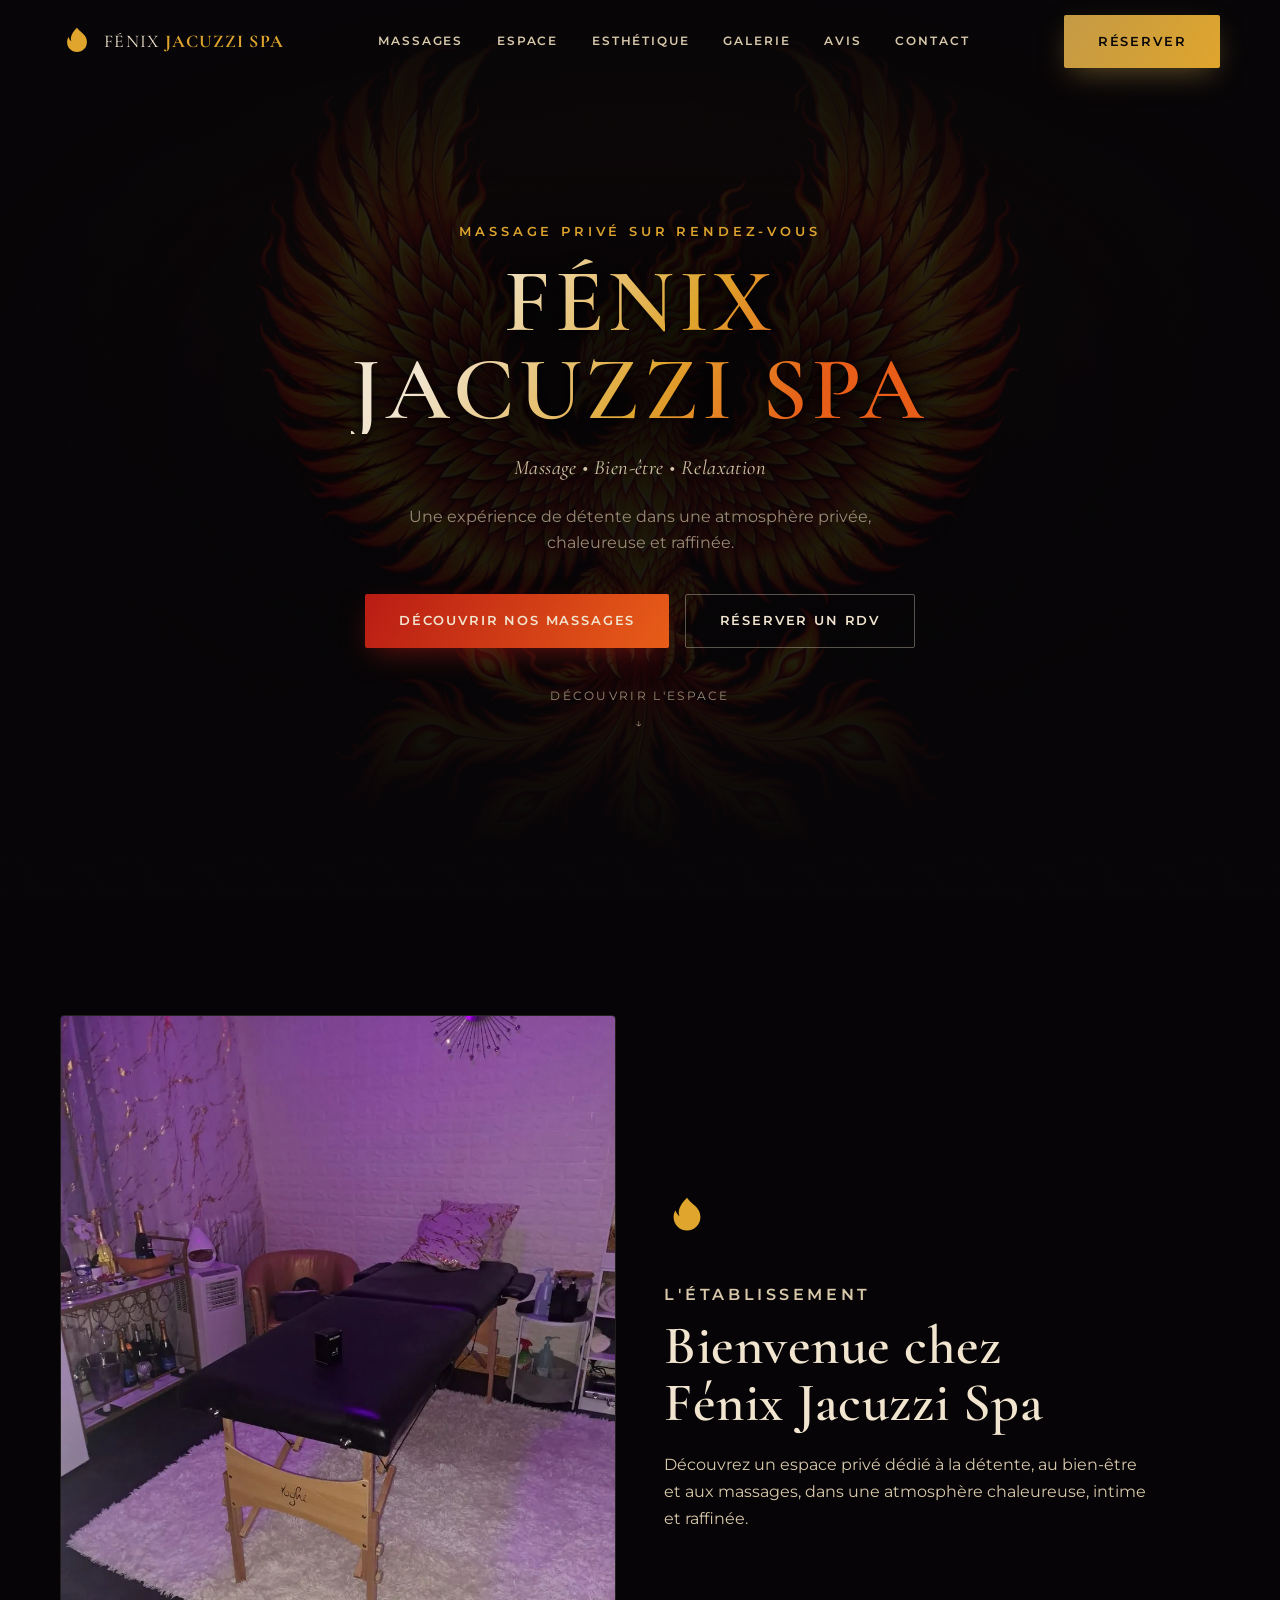
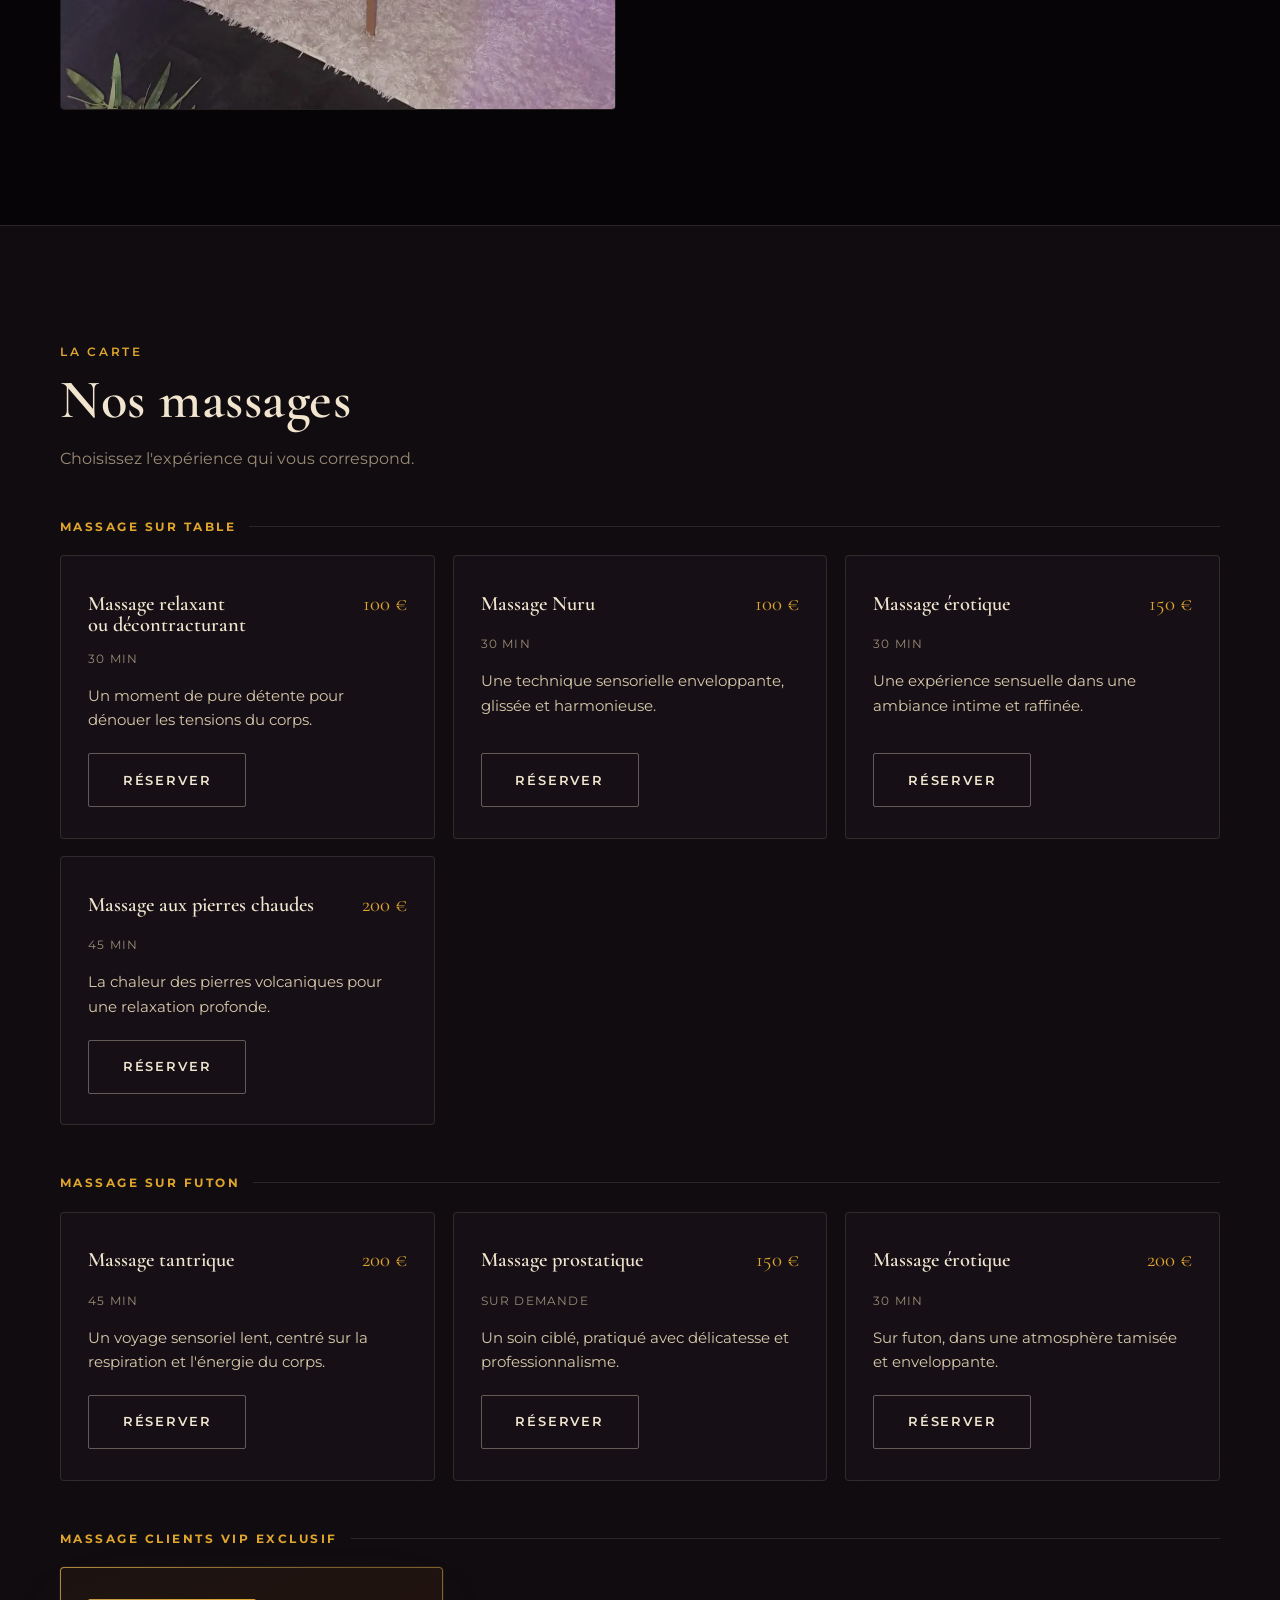
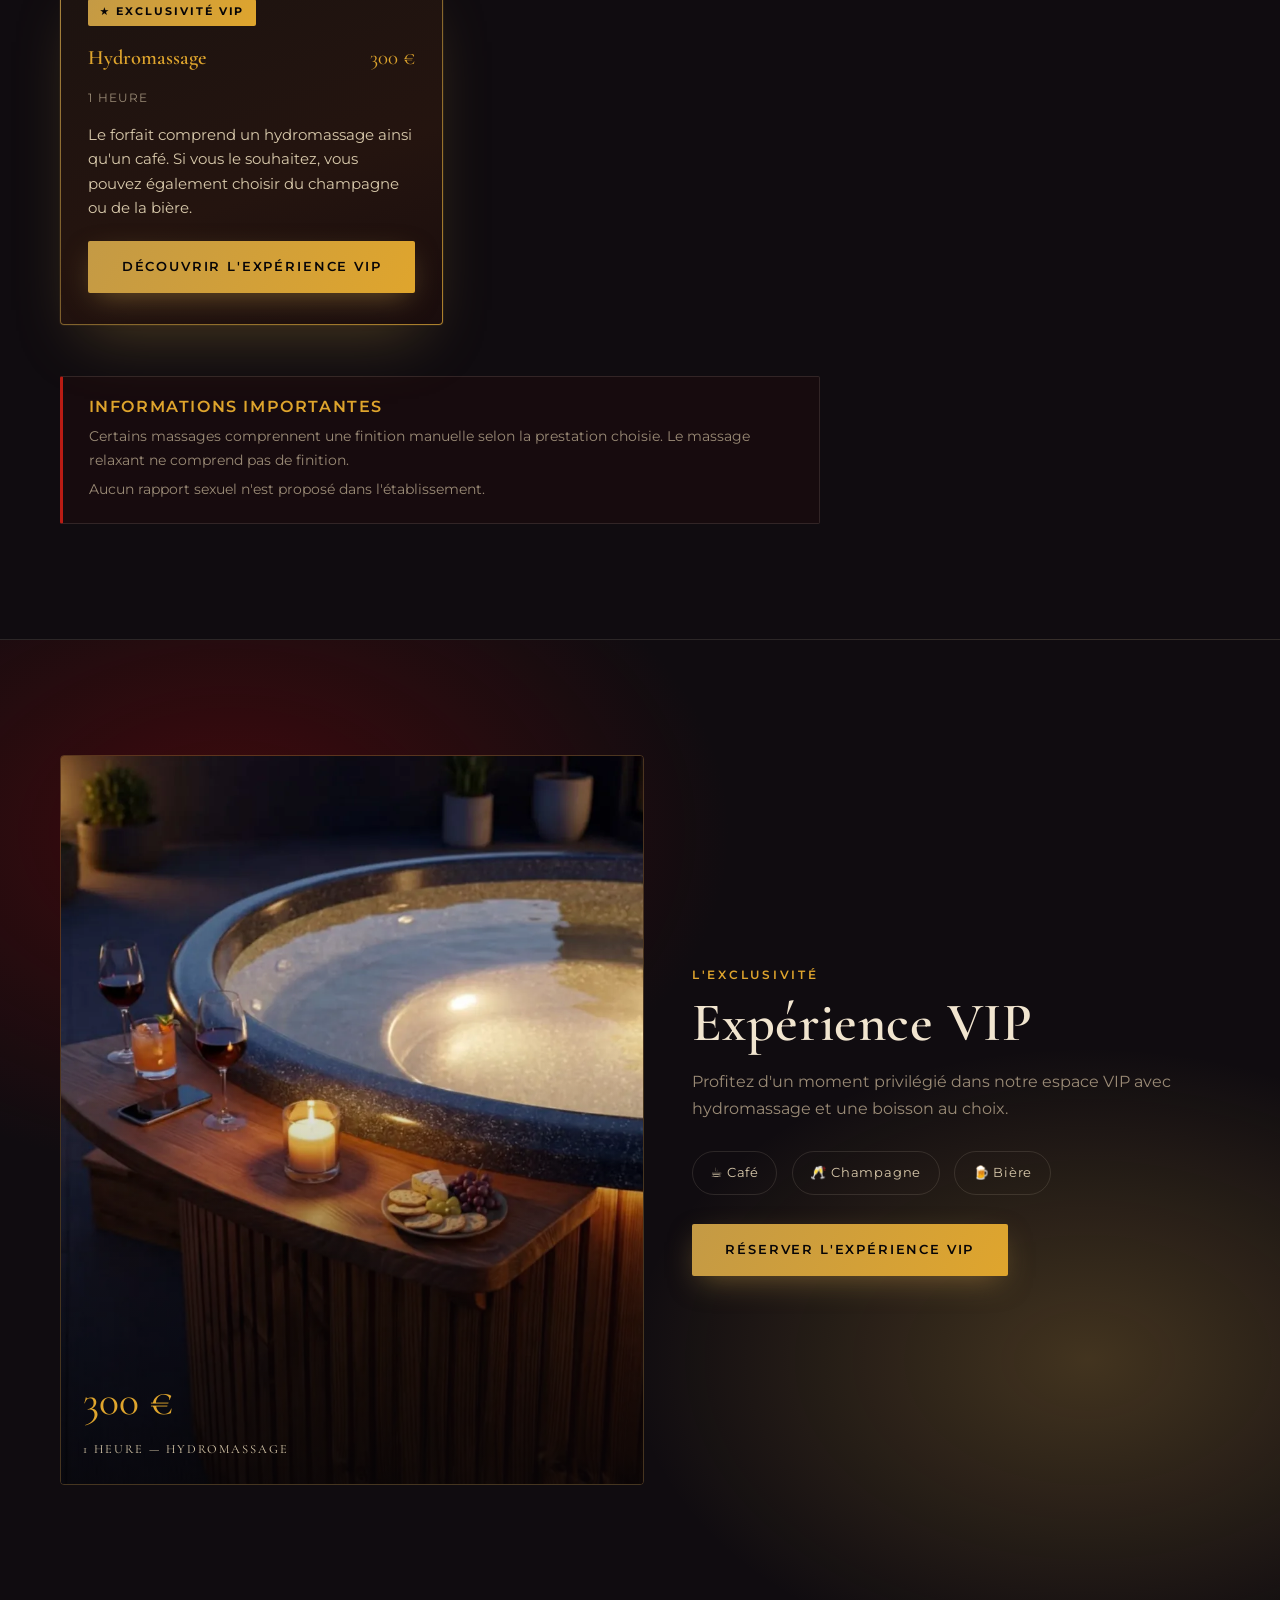
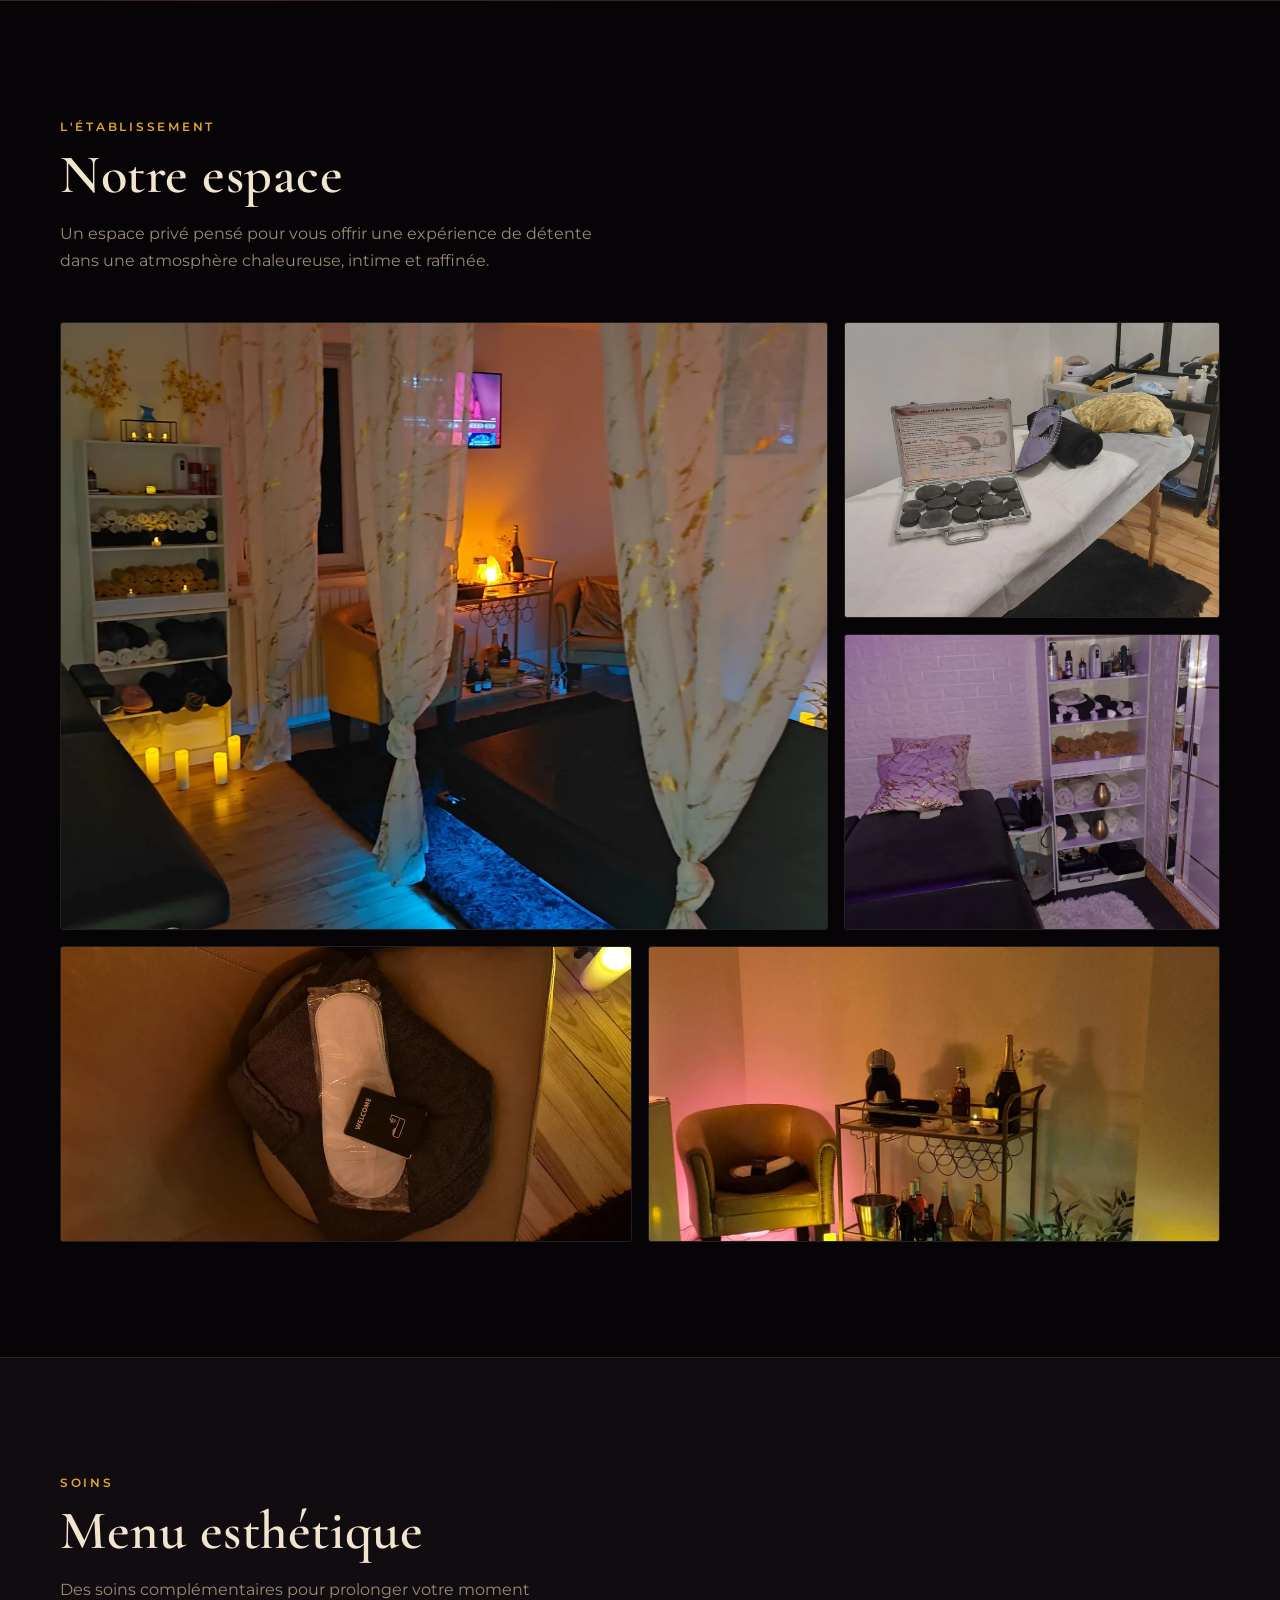
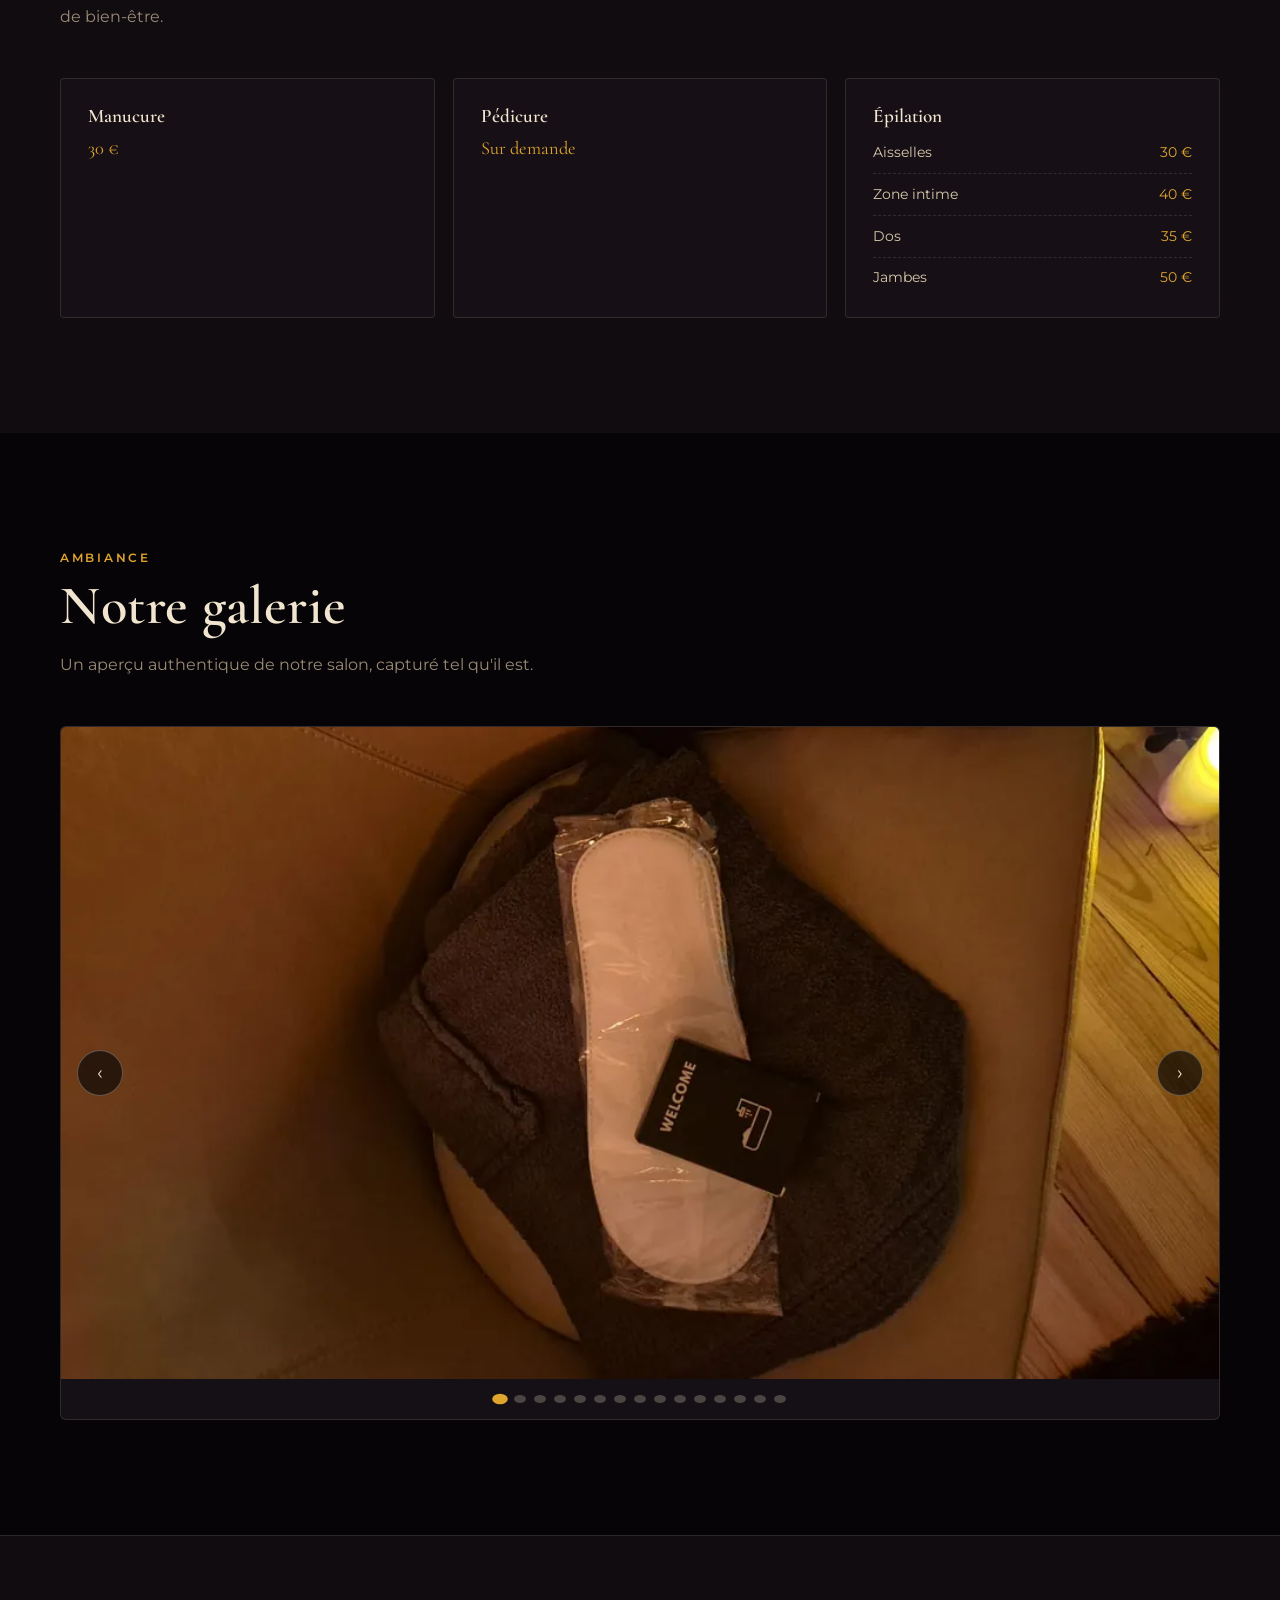
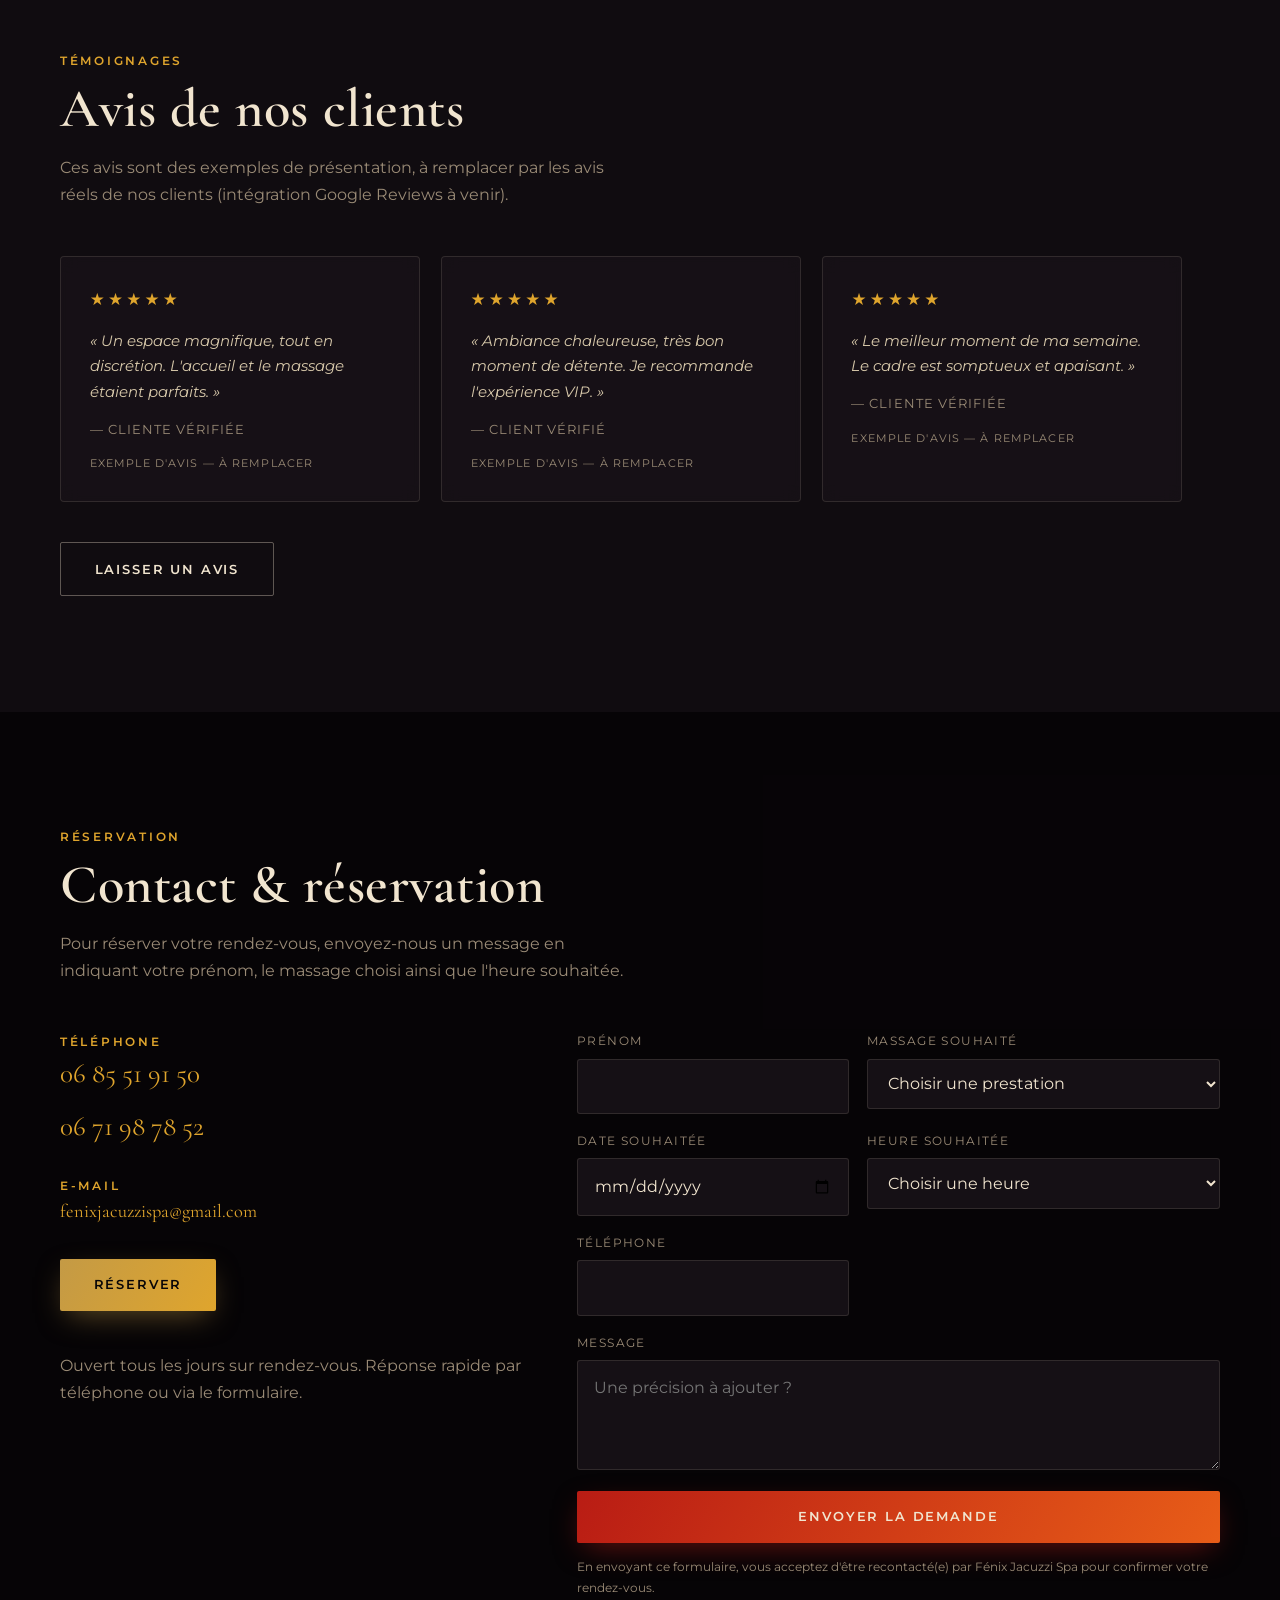
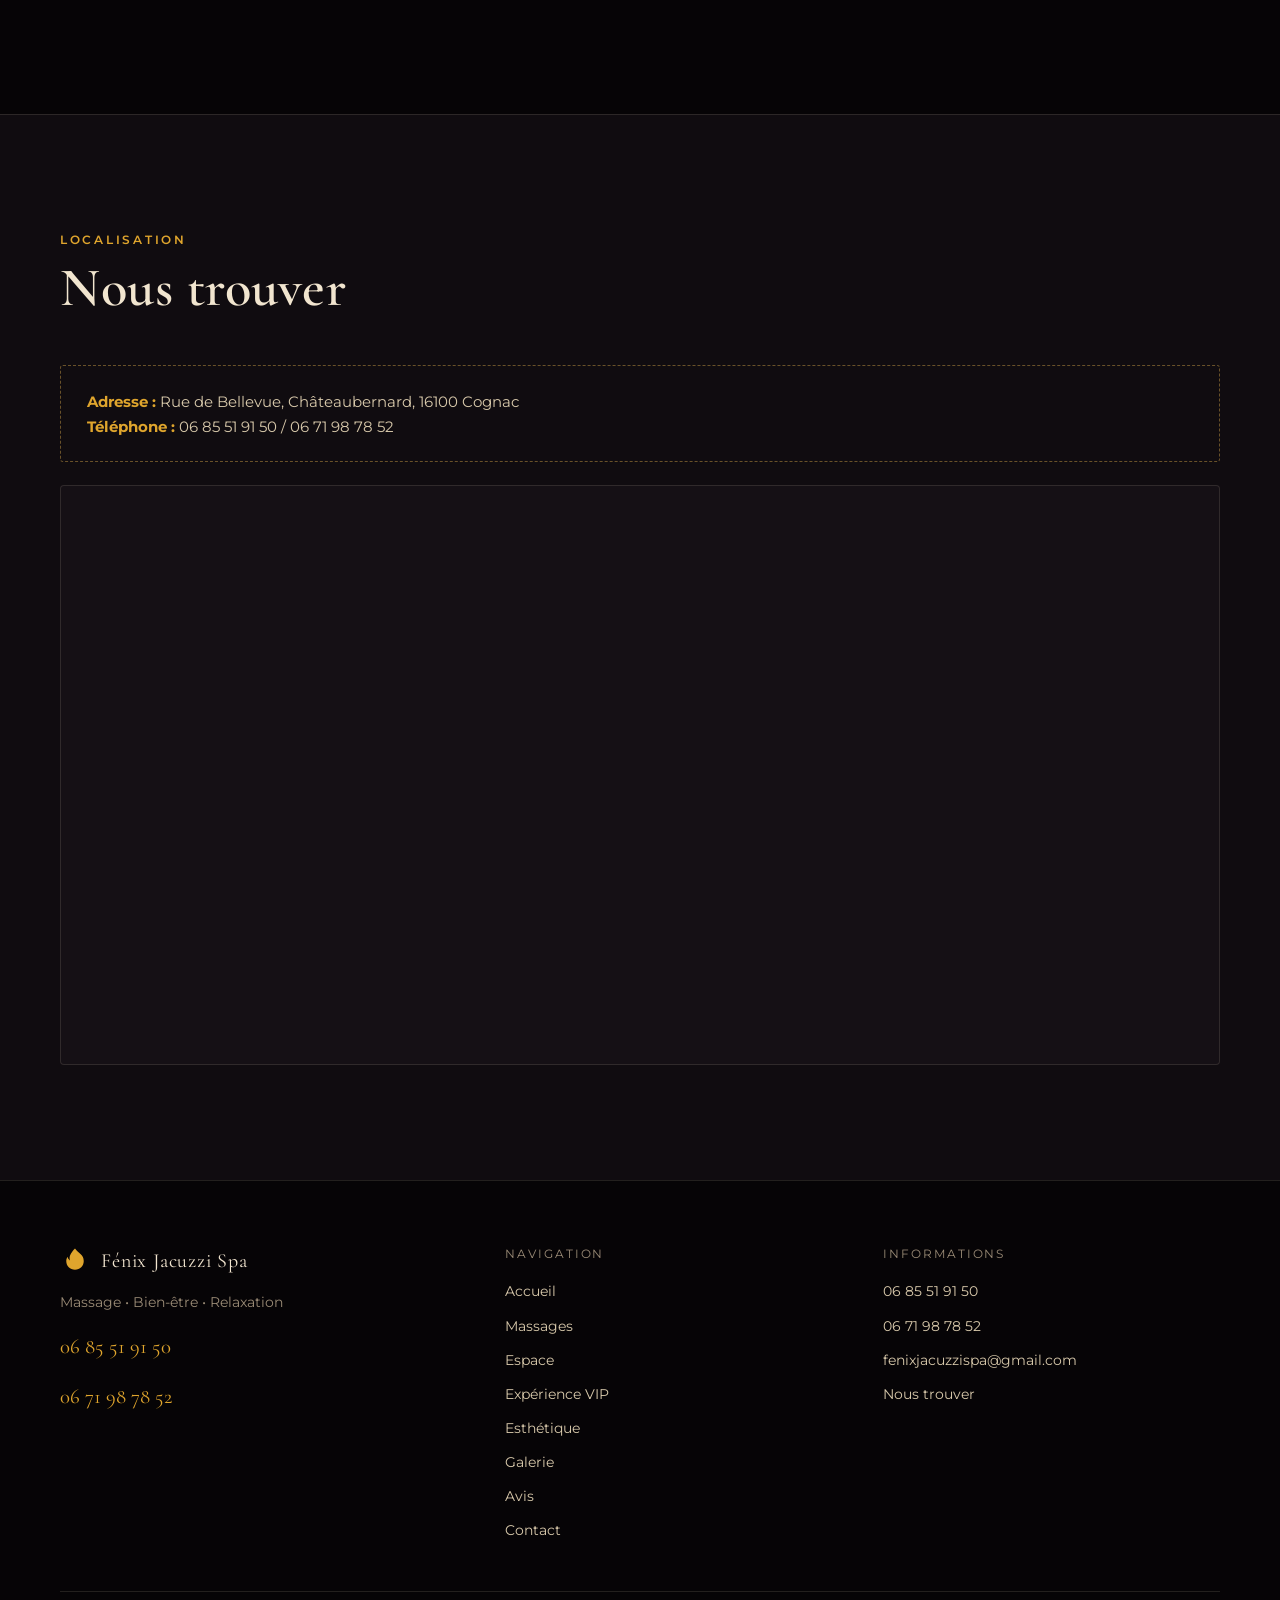
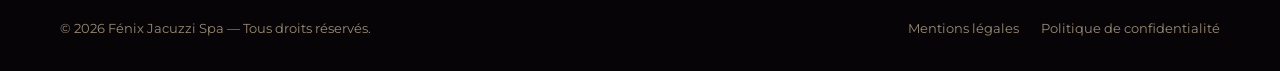
==== index.html @ fffc9f26 "Mentions légales: retire les champs à compléter (forme juridique, SIRET, directeur, hébergeur) et aj" ====
<!doctype html>
<html lang="fr">
<head>
<meta charset="UTF-8" />
<meta name="viewport" content="width=device-width, initial-scale=1" />
<title>Fénix Jacuzzi Spa — Massages, Bien-être &amp; Relaxation</title>
<meta name="description" content="Découvrez Fénix Jacuzzi Spa, un espace privé dédié aux massages, au bien-être et à la relaxation. Découvrez nos massages, notre espace VIP, notre hydromassage et nos prestations esthétiques." />
<link rel="icon" href="data:image/svg+xml,%3Csvg xmlns='http://www.w3.org/2000/svg' viewBox='0 0 48 48'%3E%3Cpath fill='%23DFA52D' d='M24 4c6 8 14 10 14 20 0 8-6 14-14 14S10 32 10 24c0-3 1-5 2-7 1 4 4 6 4 6-2-6 1-12 8-19Z'/%3E%3C/svg%3E" />
<style>html,body{background:#070507;}</style>

<link rel="preconnect" href="https://fonts.googleapis.com" />
<link rel="preconnect" href="https://fonts.gstatic.com" crossorigin />
<link rel="stylesheet" href="https://fonts.googleapis.com/css2?family=Cormorant+Garamond:ital,wght@0,500;0,600;0,700;1,500;1,600&family=Montserrat:wght@300;400;500;600;700&display=swap" />

<link rel="preload" as="image" href="assets/img/phoenix-hero.webp" fetchpriority="high" />
<link rel="stylesheet" href="styles.css?v=20260930j" />
</head>
<body>
<a class="skip-link" href="#contenu-principal">Aller au contenu principal</a>

<div class="splash" data-splash aria-hidden="true">
  <div class="splash-glow"></div>
  <div class="splash-inner">
    <img class="splash-phoenix" src="assets/img/phoenix-hero.webp" alt="" fetchpriority="high" />
    <div class="splash-brand">
      <span class="splash-title">FÉNIX</span>
      <span class="splash-title splash-title-2">JACUZZI SPA</span>
    </div>
  </div>
</div>

<!-- ===================== NAV ===================== -->
<header class="nav" data-nav>
  <div class="container nav-inner">
    <a class="brand" href="#accueil" aria-label="Fénix Jacuzzi Spa — Accueil">
      <span class="brand-mark phoenix-mark" aria-hidden="true">
        <svg width="34" height="34" viewBox="0 0 48 48" fill="none"><path fill="#DFA52D" d="M24 4c6 8 14 10 14 20 0 8-6 14-14 14S10 32 10 24c0-3 1-5 2-7 1 4 4 6 4 6-2-6 1-12 8-19Z"/></svg>
      </span>
      <span class="brand-name">FÉNIX <strong>JACUZZI SPA</strong></span>
    </a>

    <nav class="nav-links" aria-label="Navigation principale">
      <a href="#massages">Massages</a>
      <a href="#espace">Espace</a>
      <a href="#esthetique">Esthétique</a>
      <a href="#galerie">Galerie</a>
      <a href="#avis">Avis</a>
      <a href="#contact">Contact</a>
    </nav>

    <a class="btn btn-gold nav-cta" href="#contact">Réserver</a>

    <button class="nav-toggle" data-nav-toggle aria-label="Ouvrir le menu" aria-expanded="false">
      <span></span><span></span><span></span>
    </button>
  </div>
</header>

<div class="mobile-menu" data-mobile-menu>
  <a href="#massages">Massages</a>
  <a href="#espace">Espace</a>
  <a href="#esthetique">Esthétique</a>
  <a href="#galerie">Galerie</a>
  <a href="#avis">Avis</a>
  <a href="#contact">Contact</a>
</div>

<main id="contenu-principal">

<!-- ===================== HERO ===================== -->
<section class="hero" id="accueil">
  <div class="hero-fixed-bg" aria-hidden="true">
    <img class="flicker" src="assets/img/phoenix-hero.webp" alt="" fetchpriority="high" loading="eager" decoding="sync" />
  </div>
  <div class="hero-scrim" aria-hidden="true"></div>
  <div class="hero-grain" aria-hidden="true"></div>
  <div class="hero-embers" data-embers aria-hidden="true"></div>

  <div class="hero-content">
    <p class="hero-kicker">Massage privé sur rendez-vous</p>
    <h1 class="hero-title"><span>FÉNIX</span><span>JACUZZI SPA</span></h1>
    <p class="hero-sub">Massage • Bien-être • Relaxation</p>
    <p class="hero-desc">Une expérience de détente dans une atmosphère privée, chaleureuse et raffinée.</p>
    <div class="hero-actions">
      <a class="btn btn-primary" href="#massages">Découvrir nos massages</a>
      <a class="btn btn-ghost" href="#contact">Réserver un RDV</a>
    </div>
  </div>

  <a class="hero-scroll-hint" href="#bienvenue">
    <span>Découvrir l'espace</span>
    <span class="arrow" aria-hidden="true">↓</span>
  </a>
</section>

<!-- ===================== BIENVENUE ===================== -->
<section class="section-pad" id="bienvenue">
  <div class="container welcome-grid">
    <figure class="welcome-figure reveal" data-reveal>
      <img src="assets/img/salon-violet-camille.webp" alt="Salon privé du spa avec camille de massage noire et éclairage d'ambiance violet" loading="lazy" decoding="async" />
    </figure>
    <div class="welcome-text reveal" data-reveal>
      <span class="welcome-mark phoenix-mark" aria-hidden="true">
        <svg width="46" height="46" viewBox="0 0 48 48" fill="none"><path fill="#DFA52D" d="M24 4c6 8 14 10 14 20 0 8-6 14-14 14S10 32 10 24c0-3 1-5 2-7 1 4 4 6 4 6-2-6 1-12 8-19Z"/></svg>
      </span>
      <p class="kicker">L'établissement</p>
      <h2 class="section-title">Bienvenue chez Fénix Jacuzzi Spa</h2>
      <p>Découvrez un espace privé dédié à la détente, au bien-être et aux massages, dans une atmosphère chaleureuse, intime et raffinée.</p>
    </div>
  </div>
</section>

<!-- ===================== MASSAGES ===================== -->
<section class="section-pad section-alt section-line" id="massages">
  <div class="container">
    <div class="section-head reveal" data-reveal>
      <p class="kicker">La carte</p>
      <h2 class="section-title">Nos massages</h2>
      <p class="section-sub">Choisissez l'expérience qui vous correspond.</p>
    </div>

    <div class="massage-group reveal" data-reveal>
      <h3 class="massage-group-title">Massage sur table</h3>
      <div class="massage-grid">
        <article class="massage-card">
          <div class="massage-card-top"><h4 class="massage-name">Massage relaxant ou décontracturant</h4><span class="massage-price">100&nbsp;€</span></div>
          <span class="massage-duration">30 min</span>
          <p class="massage-desc">Un moment de pure détente pour dénouer les tensions du corps.</p>
          <a class="btn btn-ghost" href="#formulaire-reservation" data-massage="Massage relaxant ou décontracturant">Réserver</a>
        </article>
        <article class="massage-card">
          <div class="massage-card-top"><h4 class="massage-name">Massage Nuru</h4><span class="massage-price">100&nbsp;€</span></div>
          <span class="massage-duration">30 min</span>
          <p class="massage-desc">Une technique sensorielle enveloppante, glissée et harmonieuse.</p>
          <a class="btn btn-ghost" href="#formulaire-reservation" data-massage="Massage Nuru">Réserver</a>
        </article>
        <article class="massage-card">
          <div class="massage-card-top"><h4 class="massage-name">Massage érotique</h4><span class="massage-price">150&nbsp;€</span></div>
          <span class="massage-duration">30 min</span>
          <p class="massage-desc">Une expérience sensuelle dans une ambiance intime et raffinée.</p>
          <a class="btn btn-ghost" href="#formulaire-reservation" data-massage="Massage érotique">Réserver</a>
        </article>
        <article class="massage-card">
          <div class="massage-card-top"><h4 class="massage-name">Massage aux pierres chaudes</h4><span class="massage-price">200&nbsp;€</span></div>
          <span class="massage-duration">45 min</span>
          <p class="massage-desc">La chaleur des pierres volcaniques pour une relaxation profonde.</p>
          <a class="btn btn-ghost" href="#formulaire-reservation" data-massage="Massage aux pierres chaudes">Réserver</a>
        </article>
      </div>
    </div>

    <div class="massage-group reveal" data-reveal>
      <h3 class="massage-group-title">Massage sur futon</h3>
      <div class="massage-grid">
        <article class="massage-card">
          <div class="massage-card-top"><h4 class="massage-name">Massage tantrique</h4><span class="massage-price">200&nbsp;€</span></div>
          <span class="massage-duration">45 min</span>
          <p class="massage-desc">Un voyage sensoriel lent, centré sur la respiration et l'énergie du corps.</p>
          <a class="btn btn-ghost" href="#formulaire-reservation" data-massage="Massage tantrique">Réserver</a>
        </article>
        <article class="massage-card">
          <div class="massage-card-top"><h4 class="massage-name">Massage prostatique</h4><span class="massage-price">150&nbsp;€</span></div>
          <span class="massage-duration">Sur demande</span>
          <p class="massage-desc">Un soin ciblé, pratiqué avec délicatesse et professionnalisme.</p>
          <a class="btn btn-ghost" href="#formulaire-reservation" data-massage="Massage prostatique">Réserver</a>
        </article>
        <article class="massage-card">
          <div class="massage-card-top"><h4 class="massage-name">Massage érotique</h4><span class="massage-price">200&nbsp;€</span></div>
          <span class="massage-duration">30 min</span>
          <p class="massage-desc">Sur futon, dans une atmosphère tamisée et enveloppante.</p>
          <a class="btn btn-ghost" href="#formulaire-reservation" data-massage="Massage érotique">Réserver</a>
        </article>
      </div>
    </div>

    <div class="massage-group reveal" data-reveal>
      <h3 class="massage-group-title">Massage clients VIP exclusif</h3>
      <div class="massage-grid">
        <article class="massage-card is-vip">
          <span class="vip-badge">★ Exclusivité VIP</span>
          <div class="massage-card-top"><h4 class="massage-name">Hydromassage</h4><span class="massage-price">300&nbsp;€</span></div>
          <span class="massage-duration">1 heure</span>
          <p class="massage-desc">Le forfait comprend un hydromassage ainsi qu'un café. Si vous le souhaitez, vous pouvez également choisir du champagne ou de la bière.</p>
          <a class="btn btn-gold" href="#vip">Découvrir l'expérience VIP</a>
        </article>
      </div>
    </div>

    <aside class="info-note reveal" data-reveal>
      <h3>Informations importantes</h3>
      <p>Certains massages comprennent une finition manuelle selon la prestation choisie. Le massage relaxant ne comprend pas de finition.</p>
      <p>Aucun rapport sexuel n'est proposé dans l'établissement.</p>
    </aside>
  </div>
</section>

<!-- ===================== EXPÉRIENCE VIP ===================== -->
<section class="section-pad vip-section" id="vip">
  <div class="container">
    <div class="vip-grid">
      <figure class="vip-figure reveal" data-reveal>
        <img src="assets/img/jacuzzi-hydromassage-vip.webp" alt="Jacuzzi privé avec champagne, mignardises et bougies pour l'expérience VIP" loading="lazy" decoding="async" />
        <div class="vip-price-tag">
          <span class="amount">300&nbsp;€</span>
          <span class="label">1 heure — Hydromassage</span>
        </div>
      </figure>
      <div class="reveal" data-reveal>
        <p class="kicker">L'exclusivité</p>
        <h2 class="section-title">Expérience VIP</h2>
        <p class="section-sub">Profitez d'un moment privilégié dans notre espace VIP avec hydromassage et une boisson au choix.</p>

        <div class="vip-options">
          <span class="vip-option">☕ Café</span>
          <span class="vip-option">🥂 Champagne</span>
          <span class="vip-option">🍺 Bière</span>
        </div>

        <a class="btn btn-gold" href="#formulaire-reservation" data-massage="Hydromassage VIP">Réserver l'expérience VIP</a>
      </div>
    </div>
  </div>
</section>

<!-- ===================== NOTRE ESPACE ===================== -->
<section class="section-pad" id="espace">
  <div class="container">
    <div class="section-head reveal" data-reveal>
      <p class="kicker">L'établissement</p>
      <h2 class="section-title">Notre espace</h2>
      <p class="section-sub">Un espace privé pensé pour vous offrir une expérience de détente dans une atmosphère chaleureuse, intime et raffinée.</p>
    </div>

    <div class="espace-composition reveal" data-reveal>
      <figure class="espace-item-a"><img src="assets/img/rideaux-marbre-entree.webp" alt="Entrée du salon avec rideaux marbrés dorés et éclairage tamisé" loading="lazy" decoding="async" /></figure>
      <figure class="espace-item-b"><img src="assets/img/pierres-chaudes-mallette.webp" alt="Mallette de pierres chaudes de massage prête à l'usage" loading="lazy" decoding="async" /></figure>
      <figure class="espace-item-c"><img src="assets/img/etagere-serviettes-horloge.webp" alt="Étagère de serviettes roulées et bougies décoratives" loading="lazy" decoding="async" /></figure>
      <figure class="espace-item-d"><img src="assets/img/chaussons-bienvenue.webp" alt="Chaussons de bienvenue et serviette posés sur le fauteuil" loading="lazy" decoding="async" /></figure>
      <figure class="espace-item-e"><img src="assets/img/fauteuil-bar-boissons.webp" alt="Coin salon avec fauteuil et chariot à boissons éclairé" loading="lazy" decoding="async" /></figure>
    </div>
  </div>
</section>

<!-- ===================== ESTHÉTIQUE ===================== -->
<section class="section-pad section-alt section-line" id="esthetique">
  <div class="container">
    <div class="section-head reveal" data-reveal>
      <p class="kicker">Soins</p>
      <h2 class="section-title">Menu esthétique</h2>
      <p class="section-sub">Des soins complémentaires pour prolonger votre moment de bien-être.</p>
    </div>

    <div class="esthetic-grid reveal" data-reveal>
      <article class="esthetic-card">
        <h3>Manucure</h3>
        <p class="esthetic-price">30&nbsp;€</p>
      </article>
      <article class="esthetic-card">
        <h3>Pédicure</h3>
        <p class="esthetic-price">Sur demande</p>
      </article>
      <article class="esthetic-card">
        <h3>Épilation</h3>
        <div class="esthetic-list">
          <div class="esthetic-row"><span>Aisselles</span><span>30&nbsp;€</span></div>
          <div class="esthetic-row"><span>Zone intime</span><span>40&nbsp;€</span></div>
          <div class="esthetic-row"><span>Dos</span><span>35&nbsp;€</span></div>
          <div class="esthetic-row"><span>Jambes</span><span>50&nbsp;€</span></div>
        </div>
      </article>
    </div>
  </div>
</section>

<!-- ===================== GALERIE ===================== -->
<section class="section-pad" id="galerie">
  <div class="container">
    <div class="section-head reveal" data-reveal>
      <p class="kicker">Ambiance</p>
      <h2 class="section-title">Notre galerie</h2>
      <p class="section-sub">Un aperçu authentique de notre salon, capturé tel qu'il est.</p>
    </div>

    <div class="carousel reveal" data-carousel data-reveal>
      <div class="carousel-track" data-carousel-track>
        <div class="carousel-slide"><img src="assets/img/chaussons-bienvenue.webp" alt="Chaussons de bienvenue posés sur le fauteuil en cuir" loading="lazy" decoding="async" /></div>
        <div class="carousel-slide"><img src="assets/img/camille-vue-rideaux.webp" alt="Vue de la camille de massage à travers les rideaux dorés" loading="lazy" decoding="async" /></div>
        <div class="carousel-slide is-duo">
          <img src="assets/img/salon-violet-camille.webp" alt="Camille de massage sous éclairage violet et rideaux marbrés" loading="lazy" decoding="async" />
          <img src="assets/img/hero-camille-doree.webp" alt="Camille de massage sous lumière dorée tamisée" loading="lazy" decoding="async" />
        </div>
        <div class="carousel-slide is-duo">
          <img src="assets/img/rideaux-marbre-entree.webp" alt="Rideaux marbrés dorés à l'entrée du salon" loading="lazy" decoding="async" />
          <img src="assets/img/rideau-fenetre-fauteuil.webp" alt="Rideau marbré près de la fenêtre et fauteuil doré" loading="lazy" decoding="async" />
        </div>
        <div class="carousel-slide is-duo">
          <img src="assets/img/camille-miroir-coussin.webp" alt="Camille de massage avec coussin marbré doré et miroirs" loading="lazy" decoding="async" />
          <img src="assets/img/miroir-coussins-ambiance.webp" alt="Coussins marbrés et miroirs sous lumière tamisée" loading="lazy" decoding="async" />
        </div>
        <div class="carousel-slide is-duo">
          <img src="assets/img/pierres-chaudes-detail.webp" alt="Détail des pierres de massage chaudes et bougies" loading="lazy" decoding="async" />
          <img src="assets/img/pierres-chaudes-mallette.webp" alt="Mallette professionnelle de pierres chaudes" loading="lazy" decoding="async" />
        </div>
        <div class="carousel-slide is-duo">
          <img src="assets/img/pierres-chaudes-ambiance.webp" alt="Pierres chaudes disposées en ambiance tamisée" loading="lazy" decoding="async" />
          <img src="assets/img/fauteuil-bar-boissons.webp" alt="Fauteuil et chariot à boissons dans le coin salon" loading="lazy" decoding="async" />
        </div>
        <div class="carousel-slide is-duo">
          <img src="assets/img/frigo-bar-rideaux-violet.webp" alt="Coin bar privé avec rideaux violets" loading="lazy" decoding="async" />
          <img src="assets/img/coin-bar-tableau.webp" alt="Coin bar avec tableau décoratif et bouteilles" loading="lazy" decoding="async" />
        </div>
        <div class="carousel-slide is-duo">
          <img src="assets/img/etagere-serviettes-horloge.webp" alt="Étagère de serviettes et horloge murale décorative" loading="lazy" decoding="async" />
          <img src="assets/img/fauteuil-tele-coin.webp" alt="Coin détente avec fauteuil et éclairage d'ambiance" loading="lazy" decoding="async" />
        </div>
        <div class="carousel-slide"><img src="assets/img/salon-etageres-bougies.webp" alt="Salle de massage avec étagère de serviettes et bougies" loading="lazy" decoding="async" /></div>
        <div class="carousel-slide is-duo">
          <img src="assets/img/chaussons-bougies-nouvelles.webp" alt="Chaussons de bienvenue et serviettes près de bougies" loading="lazy" decoding="async" />
          <img src="assets/img/petales-masseur-pistolet.webp" alt="Pétales de rose et appareil de massage sur la camille" loading="lazy" decoding="async" />
        </div>
        <div class="carousel-slide is-duo">
          <img src="assets/img/salon-arbre-petales-roses.webp" alt="Salon romantique avec arbre décoratif et pétales de rose" loading="lazy" decoding="async" />
          <img src="assets/img/canape-coussins-petales-vue.webp" alt="Canapé de massage avec coussins et pétales de rose sous ambiance violette" loading="lazy" decoding="async" />
        </div>
        <div class="carousel-slide is-duo">
          <img src="assets/img/mannequin-deco-television.webp" alt="Décoration artistique et coin télévision du salon" loading="lazy" decoding="async" />
          <img src="assets/img/aurore-violette-rose-mur.webp" alt="Ambiance lumineuse violette et rose sur le mur du salon" loading="lazy" decoding="async" />
        </div>
        <div class="carousel-slide is-duo">
          <img src="assets/img/mur-roses-fenetre-bougies.webp" alt="Roses décoratives murales et bougies près de la fenêtre" loading="lazy" decoding="async" />
          <img src="assets/img/arbre-plafond-led-coin.webp" alt="Arbre décoratif et éclairage LED d'ambiance dans un coin du salon" loading="lazy" decoding="async" />
        </div>
        <div class="carousel-slide is-duo">
          <img src="assets/img/champagne-mumm-seau-glace.webp" alt="Champagne dans un seau à glace avec flûtes pour l'expérience VIP" loading="lazy" decoding="async" />
          <img src="assets/img/coin-mannequin-petales-vue.webp" alt="Coin décoratif avec mannequin et pétales de rose sur la camille" loading="lazy" decoding="async" />
        </div>
      </div>
      <button class="carousel-arrow prev" data-carousel-prev aria-label="Photo précédente">‹</button>
      <button class="carousel-arrow next" data-carousel-next aria-label="Photo suivante">›</button>
      <div class="carousel-dots" data-carousel-dots></div>
    </div>
  </div>
</section>

<div class="lightbox" data-lightbox>
  <button class="lightbox-close" data-lightbox-close aria-label="Fermer">✕</button>
  <img src="" alt="" data-lightbox-img />
</div>

<!-- ===================== AVIS ===================== -->
<section class="section-pad section-alt section-line" id="avis">
  <div class="container">
    <div class="section-head reveal" data-reveal>
      <p class="kicker">Témoignages</p>
      <h2 class="section-title">Avis de nos clients</h2>
      <p class="section-sub">Ces avis sont des exemples de présentation, à remplacer par les avis réels de nos clients (intégration Google Reviews à venir).</p>
    </div>

    <div class="reviews-track reveal" data-reveal>
      <article class="review-card">
        <span class="review-stars">★★★★★</span>
        <p class="review-text">« Un espace magnifique, tout en discrétion. L'accueil et le massage étaient parfaits. »</p>
        <span class="review-author">— Cliente vérifiée</span>
        <span class="review-placeholder">Exemple d'avis — à remplacer</span>
      </article>
      <article class="review-card">
        <span class="review-stars">★★★★★</span>
        <p class="review-text">« Ambiance chaleureuse, très bon moment de détente. Je recommande l'expérience VIP. »</p>
        <span class="review-author">— Client vérifié</span>
        <span class="review-placeholder">Exemple d'avis — à remplacer</span>
      </article>
      <article class="review-card">
        <span class="review-stars">★★★★★</span>
        <p class="review-text">« Le meilleur moment de ma semaine. Le cadre est somptueux et apaisant. »</p>
        <span class="review-author">— Cliente vérifiée</span>
        <span class="review-placeholder">Exemple d'avis — à remplacer</span>
      </article>
    </div>

    <a class="btn btn-ghost" href="#contact" style="margin-top:2rem;">Laisser un avis</a>
  </div>
</section>

<!-- ===================== CONTACT & RÉSERVATION ===================== -->
<section class="section-pad" id="contact">
  <div class="container">
    <div class="section-head reveal" data-reveal>
      <p class="kicker">Réservation</p>
      <h2 class="section-title">Contact &amp; réservation</h2>
      <p class="section-sub">Pour réserver votre rendez-vous, envoyez-nous un message en indiquant votre prénom, le massage choisi ainsi que l'heure souhaitée.</p>
    </div>

    <div class="contact-grid">
      <div class="contact-info reveal" data-reveal>
        <div>
          <p class="kicker">Téléphone</p>
          <div class="contact-phones">
            <a class="contact-phone" href="tel:+33685519150">06 85 51 91 50</a>
            <a class="contact-phone" href="tel:+33671987852">06 71 98 78 52</a>
          </div>
        </div>
        <div>
          <p class="kicker">E-mail</p>
          <a class="contact-phone contact-email" href="mailto:fenixjacuzzispa@gmail.com">fenixjacuzzispa@gmail.com</a>
        </div>
        <div class="contact-actions">
          <a class="btn btn-gold" href="#formulaire-reservation">Réserver</a>
        </div>
        <p class="section-sub">Ouvert tous les jours sur rendez-vous. Réponse rapide par téléphone ou via le formulaire.</p>
      </div>

      <form class="reveal" data-reveal data-contact-form id="formulaire-reservation" aria-label="Formulaire de réservation">
        <input type="hidden" name="access_key" value="c6865ea1-ecfc-4359-8547-415843adba7d" />
        <input type="hidden" name="subject" value="Nouvelle demande de réservation — Fénix Jacuzzi Spa" />
        <input type="hidden" name="from_name" value="Site Fénix Jacuzzi Spa" />
        <input type="checkbox" name="botcheck" class="hp-field" tabindex="-1" autocomplete="off" />
        <div class="form-grid">
          <div class="form-field">
            <label for="f-prenom">Prénom</label>
            <input id="f-prenom" name="Prenom" type="text" required autocomplete="given-name" />
          </div>
          <div class="form-field">
            <label for="f-massage">Massage souhaité</label>
            <select id="f-massage" name="Massage souhaite" required>
              <option value="">Choisir une prestation</option>
              <option>Massage relaxant ou décontracturant</option>
              <option>Massage Nuru</option>
              <option>Massage érotique</option>
              <option>Massage aux pierres chaudes</option>
              <option>Massage tantrique</option>
              <option>Massage prostatique</option>
              <option>Hydromassage VIP</option>
            </select>
          </div>
          <div class="form-field">
            <label for="f-date">Date souhaitée</label>
            <input id="f-date" name="Date souhaitee" type="date" required />
          </div>
          <div class="form-field">
            <label for="f-heure">Heure souhaitée</label>
            <select id="f-heure" name="Heure souhaitee" required>
              <option value="">Choisir une heure</option>
              <option value="00:00">00:00</option>
              <option value="00:30">00:30</option>
              <option value="01:00">01:00</option>
              <option value="01:30">01:30</option>
              <option value="02:00">02:00</option>
              <option value="02:30">02:30</option>
              <option value="03:00">03:00</option>
              <option value="03:30">03:30</option>
              <option value="04:00">04:00</option>
              <option value="04:30">04:30</option>
              <option value="05:00">05:00</option>
              <option value="05:30">05:30</option>
              <option value="06:00">06:00</option>
              <option value="06:30">06:30</option>
              <option value="07:00">07:00</option>
              <option value="07:30">07:30</option>
              <option value="08:00">08:00</option>
              <option value="08:30">08:30</option>
              <option value="09:00">09:00</option>
              <option value="09:30">09:30</option>
              <option value="10:00">10:00</option>
              <option value="10:30">10:30</option>
              <option value="11:00">11:00</option>
              <option value="11:30">11:30</option>
              <option value="12:00">12:00</option>
              <option value="12:30">12:30</option>
              <option value="13:00">13:00</option>
              <option value="13:30">13:30</option>
              <option value="14:00">14:00</option>
              <option value="14:30">14:30</option>
              <option value="15:00">15:00</option>
              <option value="15:30">15:30</option>
              <option value="16:00">16:00</option>
              <option value="16:30">16:30</option>
              <option value="17:00">17:00</option>
              <option value="17:30">17:30</option>
              <option value="18:00">18:00</option>
              <option value="18:30">18:30</option>
              <option value="19:00">19:00</option>
              <option value="19:30">19:30</option>
              <option value="20:00">20:00</option>
              <option value="20:30">20:30</option>
              <option value="21:00">21:00</option>
              <option value="21:30">21:30</option>
              <option value="22:00">22:00</option>
              <option value="22:30">22:30</option>
              <option value="23:00">23:00</option>
              <option value="23:30">23:30</option>
            </select>
          </div>
          <div class="form-field">
            <label for="f-tel">Téléphone</label>
            <input id="f-tel" name="Telephone" type="tel" required autocomplete="tel" />
          </div>
          <div class="form-field full">
            <label for="f-message">Message</label>
            <textarea id="f-message" name="message" placeholder="Une précision à ajouter ?"></textarea>
          </div>
        </div>
        <button class="btn btn-primary btn-block" type="submit" style="margin-top:1.3rem;">Envoyer la demande</button>
        <p class="form-note">En envoyant ce formulaire, vous acceptez d'être recontacté(e) par Fénix Jacuzzi Spa pour confirmer votre rendez-vous.</p>
        <p class="form-success" data-form-success>✓ Merci, votre demande a bien été envoyée. Nous vous recontactons rapidement.</p>
        <p class="form-error" data-form-error>✕ Une erreur est survenue lors de l'envoi. Merci de nous appeler directement au 06 85 51 91 50.</p>
      </form>
    </div>
  </div>
</section>

<!-- ===================== NOUS TROUVER ===================== -->
<section class="section-pad section-alt section-line" id="nous-trouver">
  <div class="container">
    <div class="section-head reveal" data-reveal>
      <p class="kicker">Localisation</p>
      <h2 class="section-title">Nous trouver</h2>
    </div>
    <div class="address-block reveal" data-reveal>
      <strong>Adresse :</strong> Rue de Bellevue, Châteaubernard, 16100 Cognac<br />
      <strong>Téléphone :</strong> <a href="tel:+33685519150">06 85 51 91 50</a> / <a href="tel:+33671987852">06 71 98 78 52</a>
    </div>
    <div class="map-frame reveal" data-reveal>
      <iframe
        src="https://www.google.com/maps?q=Rue+de+Bellevue,+Ch%C3%A2teaubernard,+16100+Cognac&output=embed"
        loading="lazy"
        referrerpolicy="no-referrer-when-downgrade"
        title="Carte de localisation — Rue de Bellevue, Châteaubernard, 16100 Cognac"
        aria-label="Carte Google Maps indiquant l'adresse du spa, Rue de Bellevue, Châteaubernard, 16100 Cognac"></iframe>
    </div>
  </div>
</section>

</main>

<!-- ===================== FOOTER ===================== -->
<footer class="footer">
  <div class="container">
    <div class="footer-top">
      <div>
        <div class="footer-brand">
          <span class="brand-mark phoenix-mark" aria-hidden="true">
            <svg width="30" height="30" viewBox="0 0 48 48" fill="none"><path fill="#DFA52D" d="M24 4c6 8 14 10 14 20 0 8-6 14-14 14S10 32 10 24c0-3 1-5 2-7 1 4 4 6 4 6-2-6 1-12 8-19Z"/></svg>
          </span>
          <span>Fénix Jacuzzi Spa</span>
        </div>
        <p class="footer-tagline">Massage • Bien-être • Relaxation</p>
        <p class="footer-phone">06 85 51 91 50</p>
        <p class="footer-phone">06 71 98 78 52</p>
      </div>
      <div>
        <p class="footer-heading">Navigation</p>
        <div class="footer-links">
          <a href="#accueil">Accueil</a>
          <a href="#massages">Massages</a>
          <a href="#espace">Espace</a>
          <a href="#vip">Expérience VIP</a>
          <a href="#esthetique">Esthétique</a>
          <a href="#galerie">Galerie</a>
          <a href="#avis">Avis</a>
          <a href="#contact">Contact</a>
        </div>
      </div>
      <div>
        <p class="footer-heading">Informations</p>
        <div class="footer-links">
          <a href="tel:+33685519150">06 85 51 91 50</a>
          <a href="tel:+33671987852">06 71 98 78 52</a>
          <a href="mailto:fenixjacuzzispa@gmail.com">fenixjacuzzispa@gmail.com</a>
          <a href="#nous-trouver">Nous trouver</a>
        </div>
      </div>
    </div>
    <div class="footer-bottom">
      <span>© 2026 Fénix Jacuzzi Spa — Tous droits réservés.</span>
      <div class="footer-legal">
        <a href="mentions-legales.html">Mentions légales</a>
        <a href="politique-confidentialite.html">Politique de confidentialité</a>
      </div>
    </div>
  </div>
</footer>

<button class="back-to-top" data-back-to-top aria-label="Retour en haut de la page">
  <span aria-hidden="true">↑</span>
</button>

<script defer src="lib/gsap.min.js"></script>
<script defer src="lib/ScrollTrigger.min.js"></script>
<script defer src="lib/manifest.js"></script>
<script defer src="main.js?v=20260930j"></script>
</body>
</html>
---- styles.css ----
/* =============================================================
   FÉNIX JACUZZI SPA — styles.css
   1. Tokens  2. Reset  3. Utilities  4. Typography  5. Components
   6. Sections  7. Effects  8. Responsive  9. Reduced-motion
   ============================================================= */

/* =============================================================
   1. Tokens
   ============================================================= */
:root {
  --black-deep:    #070507;
  --black-charcoal:#151015;
  --veil-a: rgba(7,5,7,.72);
  --veil-b: rgba(21,16,21,.72);
  --black-card:    #1b141a;
  --red-dark:      #6F0909;
  --red-fire:      #B91C14;
  --orange-fire:   #E85D18;
  --gold:          #C49A45;
  --amber:         #DFA52D;
  --violet-dark:   #32103F;
  --purple:        #68247F;
  --cream:         #F1E5CF;

  --bg:        var(--black-deep);
  --bg-2:      var(--black-charcoal);
  --card:      rgba(27,20,26,.62);
  --text:      var(--cream);
  --text-soft: #d8c9ab;
  --text-mute: #9a8b76;
  --line:      rgba(241,229,207,0.12);

  --font-display: "Cormorant Garamond", "Georgia", serif;
  --font-body:    "Montserrat", "Segoe UI", -apple-system, BlinkMacSystemFont, system-ui, sans-serif;

  --ease-out:    cubic-bezier(0.16, 1, 0.3, 1);
  --ease-soft:   cubic-bezier(0.25, 0.46, 0.45, 0.94);
  --ease-bounce: cubic-bezier(0.34, 1.56, 0.64, 1);

  --nav-h: 84px;
  --container: 1240px;
}

/* =============================================================
   2. Reset & base
   ============================================================= */
*, *::before, *::after { box-sizing: border-box; margin: 0; }
html {
  -webkit-text-size-adjust: 100%;
  tab-size: 2;
  overflow-x: clip;
  scroll-behavior: smooth;
  scroll-padding-top: var(--nav-h);
}
body {
  background: var(--bg);
  color: var(--text);
  font-family: var(--font-body);
  font-size: 16px;
  line-height: 1.65;
  -webkit-font-smoothing: antialiased;
  -moz-osx-font-smoothing: grayscale;
  text-rendering: optimizeLegibility;
  overflow-x: clip;
  overscroll-behavior-y: none;
}
img, svg, video { display: block; max-width: 100%; }
img { height: auto; }
button { font: inherit; color: inherit; cursor: pointer; border: 0; background: none; }
a { color: inherit; text-decoration: none; }
ul { list-style: none; padding: 0; }
p { text-wrap: pretty; }
h1, h2, h3, h4 { text-wrap: balance; line-height: 1.05; font-family: var(--font-display); font-weight: 600; }
input, textarea, select { font: inherit; color: inherit; }
::selection { background: var(--red-fire); color: var(--cream); }

:focus-visible {
  outline: 2px solid var(--amber);
  outline-offset: 3px;
  border-radius: 4px;
}

/* =============================================================
   3. Utilities
   ============================================================= */
.skip-link {
  position: fixed; top: -100px; left: 1rem;
  padding: .6rem 1rem; background: var(--cream); color: var(--black-deep);
  z-index: 9999; border-radius: 8px; font-weight: 600; font-family: var(--font-body);
  transition: top .3s var(--ease-out);
}
.skip-link:focus { top: 1rem; }

.container {
  width: 100%;
  max-width: var(--container);
  margin-inline: auto;
  padding-inline: 1.5rem;
}
@media (min-width: 720px) { .container { padding-inline: 2.5rem; } }

.kicker {
  font-family: var(--font-body);
  font-size: .78rem;
  letter-spacing: .22em;
  text-transform: uppercase;
  color: var(--amber);
  font-weight: 600;
}
.section-head { max-width: 640px; margin-bottom: 3rem; }
.section-head.center { margin-inline: auto; text-align: center; }
.section-title {
  font-size: clamp(2.1rem, 4.4vw, 3.4rem);
  margin-top: .6rem;
  color: var(--cream);
  letter-spacing: .01em;
}
.section-sub {
  margin-top: 1rem;
  color: var(--text-mute);
  font-size: 1.02rem;
  max-width: 52ch;
}
.section-head.center .section-sub { margin-inline: auto; }

section { position: relative; z-index: 1; background-color: var(--veil-a); }
.footer { position: relative; z-index: 1; background-color: var(--veil-a); }
.section-pad { padding-block: clamp(4rem, 9vw, 8rem); }

.reveal {
  opacity: 0;
  transform: translateY(36px);
  transition: opacity .9s var(--ease-out), transform .9s var(--ease-out);
}
.reveal.is-visible { opacity: 1; transform: none; }
.reveal[data-split] { opacity: 1; transform: none; }

.phoenix-mark { display: inline-flex; color: var(--amber); }
.phoenix-mark svg { width: 100%; height: 100%; }

/* =============================================================
   4. Typography
   ============================================================= */
em { font-style: italic; color: var(--amber); }

/* =============================================================
   5. Components
   ============================================================= */

/* Buttons */
.btn {
  display: inline-flex; align-items: center; justify-content: center; gap: .5rem;
  padding: .95rem 2.1rem;
  font-family: var(--font-body);
  font-size: .82rem;
  letter-spacing: .14em;
  text-transform: uppercase;
  font-weight: 600;
  border-radius: 2px;
  transition: transform .45s var(--ease-out), box-shadow .45s var(--ease-out), background .3s var(--ease-out), color .3s var(--ease-out), border-color .3s var(--ease-out);
  white-space: nowrap;
}
.btn-primary {
  background: linear-gradient(120deg, var(--red-fire), var(--orange-fire));
  color: var(--cream);
  box-shadow: 0 10px 30px -8px rgba(185,28,20,.55);
}
.btn-primary:hover { transform: translateY(-3px); box-shadow: 0 16px 40px -10px rgba(232,93,24,.65); }
.btn-ghost {
  background: transparent;
  color: var(--cream);
  border: 1px solid rgba(241,229,207,.35);
}
.btn-ghost:hover { border-color: var(--amber); color: var(--amber); transform: translateY(-3px); }
.btn-gold {
  background: linear-gradient(120deg, var(--gold), var(--amber));
  color: var(--black-deep);
  box-shadow: 0 10px 30px -8px rgba(196,154,69,.5);
}
.btn-gold:hover { transform: translateY(-3px); box-shadow: 0 16px 42px -10px rgba(223,165,45,.6); }
.btn-block { width: 100%; }

/* Nav */
.nav {
  position: fixed; inset-inline: 0; top: 0; z-index: 500;
  height: var(--nav-h);
  display: flex; align-items: center;
  transition: background .4s var(--ease-out), border-color .4s var(--ease-out), backdrop-filter .4s var(--ease-out), height .35s var(--ease-out);
  border-bottom: 1px solid transparent;
}
.nav.is-scrolled {
  background: rgba(7,5,7,.82);
  border-bottom-color: rgba(196,154,69,.22);
  height: 70px;
}
@supports (backdrop-filter: blur(14px)) {
  .nav.is-scrolled { backdrop-filter: blur(14px) saturate(140%); background: rgba(7,5,7,.62); }
}
.nav-inner { display: flex; align-items: center; justify-content: space-between; width: 100%; }
.brand { display: flex; align-items: center; gap: .65rem; font-family: var(--font-display); }
.brand-mark { width: 34px; height: 34px; flex: none; }
.brand-name { font-size: 1.12rem; letter-spacing: .06em; color: var(--cream); line-height: 1; }
.brand-name strong { color: var(--amber); font-weight: 700; }

.nav-links { display: none; align-items: center; gap: 2.1rem; }
.nav-links a {
  position: relative;
  font-size: .74rem; letter-spacing: .16em; text-transform: uppercase; font-weight: 600;
  color: var(--text-soft);
  padding-block: .3rem;
}
.nav-links a::after {
  content: ""; position: absolute; left: 0; right: 100%; bottom: -2px; height: 1px;
  background: var(--amber); transition: right .35s var(--ease-out);
}
.nav-links a:hover { color: var(--amber); }
.nav-links a:hover::after { right: 0; }
.nav-cta { display: none; }

.nav-toggle {
  display: flex; flex-direction: column; gap: 5px; width: 26px; z-index: 600;
}
.nav-toggle span { display: block; height: 2px; background: var(--cream); transition: transform .35s var(--ease-out), opacity .35s var(--ease-out); }
.nav-toggle[aria-expanded="true"] span:nth-child(1) { transform: translateY(7px) rotate(45deg); }
.nav-toggle[aria-expanded="true"] span:nth-child(2) { opacity: 0; }
.nav-toggle[aria-expanded="true"] span:nth-child(3) { transform: translateY(-7px) rotate(-45deg); }

.mobile-menu {
  position: fixed; inset: 0; z-index: 480;
  background: rgba(7,5,7,.98);
  display: flex; flex-direction: column; align-items: center; justify-content: center; gap: 1.7rem;
  opacity: 0; pointer-events: none; transform: translateY(-12px);
  transition: opacity .4s var(--ease-out), transform .4s var(--ease-out);
}
.mobile-menu.is-open { opacity: 1; pointer-events: auto; transform: none; }
.mobile-menu a { font-family: var(--font-display); font-size: 1.7rem; color: var(--cream); }
.mobile-menu a:hover { color: var(--amber); }

@media (min-width: 960px) {
  .nav-links { display: flex; }
  .nav-cta { display: inline-flex; }
  .nav-toggle { display: none; }
}

/* Cards — massages */
.massage-group { margin-bottom: 3.2rem; }
.massage-group:last-child { margin-bottom: 0; }
.massage-group-title {
  font-family: var(--font-body);
  font-size: .78rem; letter-spacing: .2em; text-transform: uppercase;
  color: var(--amber); font-weight: 700;
  margin-bottom: 1.4rem;
  display: flex; align-items: center; gap: .8rem;
}
.massage-group-title::after { content: ""; flex: 1; height: 1px; background: var(--line); }

.massage-grid {
  display: grid; grid-template-columns: 1fr; gap: 1.1rem;
}
@media (min-width: 720px) { .massage-grid { grid-template-columns: repeat(2, 1fr); } }
@media (min-width: 1280px) { .massage-grid { grid-template-columns: repeat(3, 1fr); } }

.massage-card {
  position: relative;
  background: var(--card);
  backdrop-filter: blur(10px) saturate(130%);
  -webkit-backdrop-filter: blur(10px) saturate(130%);
  border: 1px solid var(--line);
  border-radius: 4px;
  padding: 1.9rem 1.7rem;
  display: flex; flex-direction: column; gap: .9rem;
  transition: transform .5s var(--ease-out), border-color .5s var(--ease-out), box-shadow .5s var(--ease-out);
}
.massage-card:hover {
  transform: translateY(-6px);
  border-color: rgba(232,93,24,.4);
  box-shadow: 0 24px 50px -22px rgba(185,28,20,.5);
}
.massage-card-top { display: flex; align-items: baseline; justify-content: space-between; gap: 1rem; }
.massage-name { font-size: 1.28rem; color: var(--cream); }
.massage-price { font-family: var(--font-display); font-size: 1.3rem; color: var(--amber); white-space: nowrap; }
.massage-duration { font-size: .74rem; letter-spacing: .1em; text-transform: uppercase; color: var(--text-mute); }
.massage-desc { color: var(--text-soft); font-size: .92rem; flex: 1; }
.massage-card .btn { margin-top: .4rem; align-self: flex-start; }

/* VIP card inside grid */
.massage-card.is-vip {
  background: linear-gradient(160deg, #1c1310, #24140f 60%, #1a0d0d);
  border: 1px solid rgba(196,154,69,.55);
  box-shadow: 0 0 0 1px rgba(196,154,69,.08), 0 30px 60px -24px rgba(196,154,69,.35);
}
.massage-card.is-vip::before {
  content: ""; position: absolute; inset: -1px; border-radius: 4px; padding: 1px;
  background: linear-gradient(135deg, rgba(196,154,69,.7), transparent 40%, rgba(223,165,45,.5));
  -webkit-mask: linear-gradient(#000 0 0) content-box, linear-gradient(#000 0 0);
  -webkit-mask-composite: xor; mask-composite: exclude;
  pointer-events: none;
}
.massage-card.is-vip .massage-name { color: var(--amber); }
.vip-badge {
  display: inline-flex; align-items: center; gap: .4rem;
  font-size: .68rem; letter-spacing: .18em; text-transform: uppercase; font-weight: 700;
  color: var(--black-deep); background: linear-gradient(120deg, var(--gold), var(--amber));
  padding: .3rem .7rem; border-radius: 2px; width: fit-content;
}

/* Info note */
.info-note {
  border: 1px solid var(--line);
  border-left: 3px solid var(--red-fire);
  background: rgba(111,9,9,.08);
  padding: 1.4rem 1.6rem;
  border-radius: 2px;
  max-width: 760px;
  margin-top: 3rem;
}
.info-note h3 { font-size: 1rem; font-family: var(--font-body); letter-spacing: .1em; text-transform: uppercase; color: var(--amber); margin-bottom: .6rem; }
.info-note p { color: var(--text-mute); font-size: .88rem; margin-top: .35rem; }

/* VIP section */
.vip-section {
  background:
    radial-gradient(60% 55% at 18% 20%, rgba(111,9,9,.5), transparent 65%),
    radial-gradient(55% 50% at 85% 75%, rgba(196,154,69,.28), transparent 65%),
    var(--veil-b);
  border-block: 1px solid var(--line);
  overflow: clip;
}
.vip-grid {
  display: grid; gap: 3rem; align-items: center;
  grid-template-columns: 1fr;
}
@media (min-width: 960px) { .vip-grid { grid-template-columns: 1.05fr .95fr; } }
.vip-figure {
  position: relative; border-radius: 4px; overflow: hidden;
  aspect-ratio: 4 / 5;
  border: 1px solid rgba(196,154,69,.3);
}
.vip-figure img { width: 100%; height: 100%; object-fit: cover; transition: transform 1.2s var(--ease-out); }
.vip-figure:hover img { transform: scale(1.06); }
.vip-figure::after {
  content: ""; position: absolute; inset: 0;
  background: linear-gradient(180deg, transparent 40%, rgba(7,5,7,.75));
}
.vip-price-tag {
  position: absolute; left: 1.4rem; bottom: 1.4rem; z-index: 2;
  font-family: var(--font-display); color: var(--cream);
}
.vip-price-tag .amount { font-size: 2.6rem; color: var(--amber); display: block; }
.vip-price-tag .label { font-size: .78rem; letter-spacing: .16em; text-transform: uppercase; color: var(--text-soft); }

.vip-options { display: flex; gap: .9rem; margin-block: 1.8rem; flex-wrap: wrap; }
.vip-option {
  display: flex; align-items: center; gap: .55rem;
  padding: .65rem 1.1rem;
  border: 1px solid var(--line);
  border-radius: 999px;
  font-size: .82rem; letter-spacing: .06em; color: var(--text-soft);
  transition: border-color .3s var(--ease-out), color .3s var(--ease-out);
}
.vip-option:hover { border-color: var(--amber); color: var(--amber); }

/* Esthetics */
.esthetic-grid {
  display: grid; grid-template-columns: 1fr; gap: 1.1rem;
}
@media (min-width: 720px) { .esthetic-grid { grid-template-columns: repeat(2, 1fr); } }
@media (min-width: 1280px) { .esthetic-grid { grid-template-columns: repeat(3, 1fr); } }
.esthetic-card {
  background: var(--card);
  backdrop-filter: blur(10px) saturate(130%);
  -webkit-backdrop-filter: blur(10px) saturate(130%);
  border: 1px solid var(--line); border-radius: 4px;
  padding: 1.7rem;
  transition: transform .4s var(--ease-out), border-color .4s var(--ease-out);
}
.esthetic-card:hover { transform: translateY(-4px); border-color: rgba(104,36,127,.5); }
.esthetic-card h3 { font-size: 1.2rem; color: var(--cream); margin-bottom: .4rem; }
.esthetic-price { color: var(--amber); font-family: var(--font-display); font-size: 1.15rem; }
.esthetic-list { margin-top: .9rem; display: flex; flex-direction: column; gap: .55rem; }
.esthetic-row {
  display: flex; justify-content: space-between; gap: 1rem;
  font-size: .88rem; color: var(--text-soft);
  padding-bottom: .55rem; border-bottom: 1px dashed var(--line);
}
.esthetic-row:last-child { border-bottom: 0; padding-bottom: 0; }
.esthetic-row span:last-child { color: var(--amber); white-space: nowrap; }

/* Espace — editorial composition */
.espace-composition {
  display: grid; gap: 1rem;
  grid-template-columns: repeat(6, 1fr);
  grid-auto-rows: 140px;
}
.espace-composition figure { position: relative; overflow: hidden; border-radius: 3px; border: 1px solid var(--line); }
.espace-composition img { width: 100%; height: 100%; object-fit: cover; transition: transform 1s var(--ease-out); }
.espace-composition figure:hover img { transform: scale(1.08); }
.espace-item-a { grid-column: span 6; grid-row: span 3; }
.espace-item-b { grid-column: span 3; grid-row: span 2; }
.espace-item-c { grid-column: span 3; grid-row: span 2; }
.espace-item-d { grid-column: span 2; grid-row: span 2; }
.espace-item-e { grid-column: span 4; grid-row: span 2; }
@media (min-width: 720px) {
  .espace-item-a { grid-column: span 4; grid-row: span 4; }
  .espace-item-b { grid-column: span 2; grid-row: span 2; }
  .espace-item-c { grid-column: span 2; grid-row: span 2; }
  .espace-item-d { grid-column: span 3; grid-row: span 2; }
  .espace-item-e { grid-column: span 3; grid-row: span 2; }
}

/* Gallery */
.carousel {
  position: relative;
  border-radius: 6px;
  overflow: hidden;
  border: 1px solid var(--line);
  background: var(--black-charcoal);
}
.carousel-track {
  display: flex;
  overflow-x: auto;
  overflow-y: visible;
  scroll-snap-type: x mandatory;
  scrollbar-width: none;
  touch-action: pan-x;
}
.carousel-track::-webkit-scrollbar { display: none; }
.carousel-slide {
  flex: 0 0 100%;
  scroll-snap-align: center;
  aspect-ratio: 16 / 9;
  cursor: zoom-in;
}
.carousel-slide img { width: 100%; height: 100%; object-fit: cover; }
.carousel-slide.is-duo { display: flex; gap: 2px; }
.carousel-slide.is-duo img { flex: 1 1 50%; width: 50%; min-width: 0; }
.carousel-arrow {
  position: absolute; top: 50%; translate: 0 -50%; z-index: 3;
  width: 46px; height: 46px; border-radius: 50%;
  background: rgba(7,5,7,.65); border: 1px solid rgba(241,229,207,.3);
  color: var(--cream);
  display: flex; align-items: center; justify-content: center;
  font-size: 1.2rem;
  transition: background .3s var(--ease-out), border-color .3s var(--ease-out), transform .3s var(--ease-out);
}
.carousel-arrow:hover { background: rgba(185,28,20,.55); border-color: var(--orange-fire); transform: translateY(-50%) scale(1.06); }
.carousel-arrow.prev { left: 1rem; }
.carousel-arrow.next { right: 1rem; }
.carousel-dots { display: flex; justify-content: center; gap: .5rem; padding: 1rem; }
.carousel-dots button {
  width: 8px; height: 8px; border-radius: 50%; background: rgba(241,229,207,.25);
  transition: background .3s var(--ease-out), transform .3s var(--ease-out);
}
.carousel-dots button.is-active { background: var(--amber); transform: scale(1.3); }

.masonry {
  columns: 2 220px; column-gap: 1rem; margin-top: 2.4rem;
}
@media (min-width: 720px) { .masonry { columns: 3 240px; } }
@media (min-width: 1280px) { .masonry { columns: 4 240px; } }
.masonry-item {
  break-inside: avoid; margin-bottom: 1rem; border-radius: 4px; overflow: hidden;
  position: relative; cursor: zoom-in; border: 1px solid var(--line);
}
.masonry-item img { width: 100%; display: block; transition: transform .6s var(--ease-out), filter .6s var(--ease-out); }
.masonry-item::after {
  content: ""; position: absolute; inset: 0; background: rgba(7,5,7,0);
  transition: background .4s var(--ease-out);
}
.masonry-item:hover::after { background: rgba(7,5,7,.28); }
.masonry-item:hover img { transform: scale(1.06); }

.lightbox {
  position: fixed; inset: 0; z-index: 900;
  background: rgba(5,3,4,.94);
  display: flex; align-items: center; justify-content: center;
  opacity: 0; pointer-events: none; transition: opacity .35s var(--ease-out);
  padding: 4vh 4vw;
}
.lightbox.is-open { opacity: 1; pointer-events: auto; }
.lightbox img { max-width: 100%; max-height: 88vh; border-radius: 4px; box-shadow: 0 40px 100px rgba(0,0,0,.6); }
.lightbox-close {
  position: absolute; top: 1.4rem; right: 1.6rem; font-size: 1.8rem; color: var(--cream);
  width: 46px; height: 46px; display: flex; align-items: center; justify-content: center;
}

/* Reviews */
.reviews-track {
  display: flex; gap: 1.3rem; overflow-x: auto; scroll-snap-type: x mandatory;
  padding-bottom: .5rem; scrollbar-width: none;
}
.reviews-track::-webkit-scrollbar { display: none; }
.review-card {
  flex: 0 0 min(360px, 84vw); scroll-snap-align: start;
  background: var(--card);
  backdrop-filter: blur(10px) saturate(130%);
  -webkit-backdrop-filter: blur(10px) saturate(130%);
  border: 1px solid var(--line); border-radius: 4px;
  padding: 1.8rem;
  display: flex; flex-direction: column; gap: .9rem;
}
.review-stars { color: var(--amber); letter-spacing: .2rem; font-size: 1.05rem; }
.review-text { color: var(--text-soft); font-size: .96rem; font-style: italic; }
.review-author { color: var(--text-mute); font-size: .8rem; letter-spacing: .08em; text-transform: uppercase; }
.review-placeholder { color: var(--text-mute); font-size: .7rem; letter-spacing: .1em; text-transform: uppercase; }

/* Contact */
.contact-grid { display: grid; gap: 2.6rem; grid-template-columns: 1fr; }
@media (min-width: 960px) { .contact-grid { grid-template-columns: .85fr 1.15fr; } }
.contact-info { display: flex; flex-direction: column; gap: 1.6rem; }
.contact-phones { display: flex; flex-direction: column; gap: .5rem; }
.contact-phone {
  display: block;
  font-family: var(--font-display); font-size: 1.7rem; color: var(--amber);
  transition: color .3s var(--ease-out);
}
.contact-phone:hover { color: var(--orange-fire); }
.contact-email { font-size: 1.15rem; word-break: break-word; }
.contact-actions { display: flex; flex-wrap: wrap; gap: .8rem; margin-top: .4rem; }

.form-grid { display: grid; gap: 1.1rem; grid-template-columns: 1fr; }
@media (min-width: 640px) { .form-grid { grid-template-columns: 1fr 1fr; } }
.form-field { display: flex; flex-direction: column; gap: .45rem; }
.form-field.full { grid-column: 1 / -1; }
.form-field label { font-size: .74rem; letter-spacing: .12em; text-transform: uppercase; color: var(--text-mute); }
.form-field input, .form-field select, .form-field textarea {
  background: var(--black-charcoal);
  border: 1px solid var(--line);
  border-radius: 3px;
  padding: .85rem 1rem;
  color: var(--cream);
  transition: border-color .3s var(--ease-out), box-shadow .3s var(--ease-out);
}
.form-field input:focus, .form-field select:focus, .form-field textarea:focus {
  border-color: var(--amber);
  box-shadow: 0 0 0 3px rgba(196,154,69,.15);
  outline: none;
}
.form-field textarea { resize: vertical; min-height: 110px; }
#f-massage.is-prefilled {
  border-color: var(--amber);
  box-shadow: 0 0 0 3px rgba(196,154,69,.22);
  transition: border-color .4s var(--ease-out), box-shadow .4s var(--ease-out);
}
.form-note { font-size: .78rem; color: var(--text-mute); margin-top: .9rem; }
.hp-field { position: absolute; left: -9999px; width: 1px; height: 1px; opacity: 0; }
.form-error {
  display: none; align-items: center; gap: .6rem;
  background: rgba(185,28,20,.12); border: 1px solid rgba(185,28,20,.4);
  color: #f3c9c6; padding: .9rem 1.1rem; border-radius: 3px; margin-top: 1rem; font-size: .88rem;
}
.form-error.is-visible { display: flex; }
.form-success {
  display: none; align-items: center; gap: .6rem;
  background: rgba(87,140,90,.12); border: 1px solid rgba(135,196,138,.4);
  color: #cdeecd; padding: .9rem 1.1rem; border-radius: 3px; margin-top: 1rem; font-size: .88rem;
}
.form-success.is-visible { display: flex; }

/* Map */
.map-frame {
  position: relative; border-radius: 4px; overflow: hidden; border: 1px solid var(--line);
  aspect-ratio: 16 / 8; background: var(--black-charcoal);
}
.map-frame iframe { width: 100%; height: 100%; border: 0; filter: grayscale(.35) invert(.92) contrast(.9); }
.address-block {
  border: 1px dashed rgba(196,154,69,.5);
  padding: 1.4rem 1.6rem; border-radius: 3px; margin-bottom: 1.4rem;
  color: var(--text-soft); font-size: .95rem;
}
.address-block strong { color: var(--amber); }

/* Footer */
.footer { background: var(--veil-a); border-top: 1px solid var(--line); padding-block: 4rem 2rem; }
.footer-top { display: grid; gap: 2.6rem; grid-template-columns: 1fr; margin-bottom: 3rem; }
@media (min-width: 720px) { .footer-top { grid-template-columns: 1.2fr 1fr 1fr; } }
.footer-brand { display: flex; align-items: center; gap: .7rem; margin-bottom: .8rem; }
.footer-brand .brand-mark { width: 30px; height: 30px; }
.footer-brand span { font-family: var(--font-display); font-size: 1.25rem; letter-spacing: .04em; }
.footer-tagline { color: var(--text-mute); font-size: .88rem; }
.footer-phone { margin-top: 1rem; color: var(--amber); font-family: var(--font-display); font-size: 1.3rem; }
.footer-heading { font-size: .74rem; letter-spacing: .16em; text-transform: uppercase; color: var(--text-mute); margin-bottom: 1rem; }
.footer-links { display: flex; flex-direction: column; gap: .65rem; }
.footer-links a { color: var(--text-soft); font-size: .9rem; }
.footer-links a:hover { color: var(--amber); }
.footer-bottom {
  border-top: 1px solid var(--line); padding-top: 1.6rem;
  display: flex; flex-wrap: wrap; gap: 1rem; align-items: center; justify-content: space-between;
  color: var(--text-mute); font-size: .8rem;
}
.footer-legal { display: flex; gap: 1.4rem; flex-wrap: wrap; }
.footer-legal a:hover { color: var(--amber); }

/* Back to top */
.back-to-top {
  position: fixed; right: 1.3rem; bottom: 1.3rem; z-index: 400;
  width: 48px; height: 48px; border-radius: 50%;
  background: rgba(7,5,7,.8);
  border: 1px solid rgba(196,154,69,.4);
  color: var(--amber);
  font-size: 1.2rem; line-height: 1;
  display: flex; align-items: center; justify-content: center;
  opacity: 0; visibility: hidden; transform: translateY(14px);
  pointer-events: none;
  transition: opacity .35s var(--ease-out), transform .35s var(--ease-out), visibility 0s linear .35s, border-color .3s var(--ease-out), background .3s var(--ease-out);
}
@supports (backdrop-filter: blur(10px)) {
  .back-to-top { backdrop-filter: blur(10px) saturate(140%); }
}
.back-to-top.is-visible {
  opacity: 1; visibility: visible; transform: none; pointer-events: auto;
  transition: opacity .35s var(--ease-out), transform .35s var(--ease-out), border-color .3s var(--ease-out), background .3s var(--ease-out);
}
.back-to-top:hover {
  border-color: var(--amber);
  background: rgba(185,28,20,.45);
  transform: translateY(-3px);
}
@media (max-width: 539px) {
  .back-to-top { right: 1rem; bottom: 1rem; width: 44px; height: 44px; }
}

/* =============================================================
   6. Sections — Hero
   ============================================================= */
.hero {
  position: relative;
  min-height: 100vh; min-height: 100svh;
  display: flex; flex-direction: column; align-items: center; justify-content: center;
  text-align: center;
  overflow: clip;
  background: radial-gradient(120% 90% at 50% 12%, #150a08 0%, var(--black-deep) 55%, #030202 100%);
  padding-top: var(--nav-h);
  padding-bottom: 2.5rem;
}
.hero-fixed-bg {
  position: fixed; inset: 0; z-index: 0;
  display: flex; align-items: center; justify-content: center;
  pointer-events: none;
  overflow: hidden;
  background: radial-gradient(120% 90% at 50% 12%, #150a08 0%, var(--black-deep) 55%, #030202 100%);
}
.hero-fixed-bg img {
  width: min(1050px, 88vw);
  max-width: none;
  max-height: 92vh;
  object-fit: contain;
  opacity: .4;
  filter: saturate(1.05) brightness(.82);
  transform: translateY(-1%);
}
.hero-scrim {
  position: fixed; inset: 0; z-index: 0; pointer-events: none;
  background:
    radial-gradient(58% 52% at 50% 44%, rgba(7,5,7,.32) 0%, rgba(7,5,7,.74) 68%, rgba(7,5,7,.94) 100%),
    linear-gradient(180deg, rgba(7,5,7,.6) 0%, transparent 24%, transparent 74%, rgba(7,5,7,.88) 100%);
}
.hero-grain {
  position: absolute; inset: 0; z-index: 2; pointer-events: none; opacity: .05; mix-blend-mode: overlay;
  background-image: url("data:image/svg+xml;utf8,<svg xmlns='http://www.w3.org/2000/svg' width='120' height='120'><filter id='n'><feTurbulence type='fractalNoise' baseFrequency='0.9' numOctaves='2' stitchTiles='stitch'/></filter><rect width='100%25' height='100%25' filter='url(%23n)'/></svg>");
}
.hero-embers { position: fixed; inset: 0; z-index: 0; pointer-events: none; }
.hero-content { position: relative; z-index: 3; margin-top: .6rem; }
.hero-content::before {
  content: "";
  position: absolute;
  inset: -8% -12% -8% -12%;
  z-index: -1;
  background: radial-gradient(60% 65% at 50% 42%, rgba(7,5,7,.72) 0%, rgba(7,5,7,.42) 55%, transparent 82%);
  filter: blur(6px);
  pointer-events: none;
}
.hero-kicker {
  font-size: .8rem; letter-spacing: .3em; text-transform: uppercase; color: var(--amber); font-weight: 600;
}
.hero-title {
  position: relative;
  margin-top: 1rem;
  font-size: clamp(2.6rem, 8vw, 5.6rem);
  letter-spacing: .05em;
  line-height: .98;
  color: var(--amber);
  background: linear-gradient(120deg, var(--cream) 20%, var(--amber) 55%, var(--orange-fire) 80%);
  -webkit-background-clip: text; background-clip: text;
  -webkit-text-fill-color: transparent;
  filter: drop-shadow(0 6px 26px rgba(0,0,0,.85)) drop-shadow(0 2px 6px rgba(0,0,0,.9));
}
@supports not ((-webkit-background-clip: text) or (background-clip: text)) {
  .hero-title { color: var(--amber); background: none; }
}
.hero-title span { display: block; }
.hero-sub {
  margin-top: 1.1rem;
  font-family: var(--font-display); font-style: italic;
  font-size: clamp(1.05rem, 1.6vw, 1.3rem);
  color: var(--text-soft); letter-spacing: .02em;
}
.hero-desc {
  margin: 1.2rem auto 0; max-width: 46ch;
  color: var(--text-mute); font-size: .98rem;
}
.hero-actions { display: flex; flex-wrap: wrap; gap: 1rem; justify-content: center; margin-top: 2.4rem; }
.hero-scroll-hint {
  position: relative; z-index: 3; margin: 2.4rem auto 0;
  font-size: .72rem; letter-spacing: .2em; text-transform: uppercase; color: var(--text-mute);
  display: flex; flex-direction: column; align-items: center; gap: .5rem;
  width: fit-content;
}
.hero-scroll-hint .arrow { animation: bob 2.4s var(--ease-soft) infinite; }
@keyframes bob { 0%, 100% { transform: translateY(0); } 50% { transform: translateY(7px); } }

/* Welcome */
.welcome-grid {
  display: grid; gap: 3rem; align-items: center;
  grid-template-columns: 1fr;
}
@media (min-width: 960px) { .welcome-grid { grid-template-columns: 1fr 1fr; } }
.welcome-figure { position: relative; border-radius: 4px; overflow: hidden; aspect-ratio: 4/5; border: 1px solid var(--line); }
.welcome-figure img { width: 100%; height: 100%; object-fit: cover; transition: transform 1.2s var(--ease-out); }
.welcome-figure:hover img { transform: scale(1.05); }
.welcome-mark { width: 46px; height: 46px; margin-bottom: 1.4rem; color: var(--amber); }
.welcome-text p { color: var(--text-soft); margin-top: 1.2rem; font-size: 1.02rem; max-width: 46ch; }

/* generic section backgrounds */
.section-alt { background: var(--veil-b); }
.section-line { border-top: 1px solid var(--line); }

/* =============================================================
   7. Effects
   ============================================================= */
.ember {
  position: absolute; bottom: -10px;
  width: 4px; height: 4px; border-radius: 50%;
  background: radial-gradient(circle, var(--amber), var(--orange-fire) 60%, transparent 75%);
  opacity: 0;
  animation: emberRise linear infinite;
}
@keyframes emberRise {
  0%   { opacity: 0; transform: translate3d(0,0,0) scale(.6); }
  10%  { opacity: .9; }
  80%  { opacity: .6; }
  100% { opacity: 0; transform: translate3d(var(--drift, 20px), -420px, 0) scale(1.1); }
}

.flicker { animation: flicker 5s ease-in-out infinite; transform-origin: 50% 85%; }
@keyframes flicker {
  0%, 100% { transform: scale(1) rotate(0deg); }
  20% { transform: scale(1.015) rotate(.4deg); }
  45% { transform: scale(0.99) rotate(-.5deg); }
  70% { transform: scale(1.01) rotate(.3deg); }
}

/* =============================================================
   Splash / loading screen
   ============================================================= */
.splash {
  position: fixed; inset: 0; z-index: 2000;
  display: flex; align-items: center; justify-content: center;
  background: radial-gradient(120% 90% at 50% 42%, #170b08 0%, var(--black-deep) 62%, #020101 100%);
  overflow: clip;
  /* Mandatory safety net: force-hide even if JS never runs */
  animation: splashSafety .01s 4.5s forwards;
}
.splash.is-out {
  animation: splashOut 1.3s cubic-bezier(.45,0,.4,1) forwards;
  pointer-events: none;
}
@keyframes splashSafety {
  to { opacity: 0; visibility: hidden; pointer-events: none; }
}
@keyframes splashOut {
  0%   { opacity: 1; filter: blur(0); }
  60%  { opacity: .35; filter: blur(4px); }
  100% { opacity: 0; filter: blur(10px); visibility: hidden; }
}
.splash-glow {
  position: absolute; inset: 0; pointer-events: none;
  background: radial-gradient(38% 42% at 50% 44%, rgba(232,93,24,.42), transparent 72%);
  filter: blur(60px);
  animation: splashGlowPulse 2.2s ease-in-out infinite alternate;
}
@keyframes splashGlowPulse {
  0%   { opacity: .55; transform: scale(.94); }
  100% { opacity: 1; transform: scale(1.06); }
}
.splash-inner { position: relative; z-index: 1; text-align: center; padding-inline: 1.5rem; }
.splash-phoenix {
  width: min(420px, 78vw);
  margin-inline: auto;
  filter: drop-shadow(0 0 34px rgba(232,93,24,.5));
  opacity: 0;
  animation:
    splashRise .9s var(--ease-out) .05s forwards,
    splashPulse 2.2s ease-in-out .95s infinite alternate;
}
@keyframes splashRise {
  from { opacity: 0; transform: translateY(16px) scale(.9); }
  to   { opacity: 1; transform: translateY(0) scale(1); }
}
@keyframes splashPulse {
  0%   { filter: drop-shadow(0 0 22px rgba(232,93,24,.4)); transform: scale(.985); }
  100% { filter: drop-shadow(0 0 52px rgba(232,93,24,.8)); transform: scale(1.025); }
}
.splash-brand { margin-top: .6rem; }
.splash-title {
  display: block;
  font-family: var(--font-display);
  font-size: clamp(1.9rem, 6.4vw, 3.1rem);
  letter-spacing: .05em;
  line-height: .98;
  color: var(--amber);
  background: linear-gradient(120deg, var(--cream) 20%, var(--amber) 55%, var(--orange-fire) 80%);
  -webkit-background-clip: text; background-clip: text;
  -webkit-text-fill-color: transparent;
  opacity: 0;
  transform: translateY(12px);
  animation: splashTextIn .7s var(--ease-out) forwards;
}
.splash-title:first-child { animation-delay: .38s; }
.splash-title-2 { animation-delay: .56s; }
@keyframes splashTextIn {
  to { opacity: 1; transform: translateY(0); }
}

/* =============================================================
   8. Responsive helpers already inlined per component
   ============================================================= */

/* =============================================================
   9. Reduced motion — only intrusive effects
   ============================================================= */
@media (prefers-reduced-motion: reduce) {
  html { scroll-behavior: auto; }
  .ember { display: none; }
  .flicker { animation: none; }
  .hero-scroll-hint .arrow { animation: none; }
  .splash-glow { animation: none; opacity: .7; }
  .splash-phoenix { animation: splashRise .5s var(--ease-out) forwards; }
}

/* =============================================================
   Legal pages (mentions légales / politique de confidentialité)
   ============================================================= */
.legal-content {
  max-width: 760px;
  color: var(--text-soft);
  font-size: .98rem;
  line-height: 1.75;
}
.legal-content h2 {
  font-family: var(--font-display);
  color: var(--cream);
  font-size: clamp(1.3rem, 2.4vw, 1.6rem);
  margin-top: 2.6rem;
  margin-bottom: .9rem;
  padding-top: 1.6rem;
  border-top: 1px solid var(--line);
}
.legal-content h2:first-child { margin-top: 0; padding-top: 0; border-top: 0; }
.legal-content p { margin-bottom: 1rem; }
.legal-content ul { margin: 0 0 1rem; padding-left: 1.3rem; display: flex; flex-direction: column; gap: .45rem; }
.legal-content li { list-style: disc; }
.legal-content a { color: var(--amber); text-decoration: underline; text-underline-offset: 2px; }
.legal-content a:hover { color: var(--orange-fire); }
.legal-note {
  font-size: .85rem;
  color: var(--text-mute);
  font-style: italic;
  border-left: 2px solid rgba(196,154,69,.4);
  padding-left: 1rem;
}
.legal-updated {
  margin-top: 2.6rem;
  padding-top: 1.6rem;
  border-top: 1px solid var(--line);
  font-size: .82rem;
  color: var(--text-mute);
}
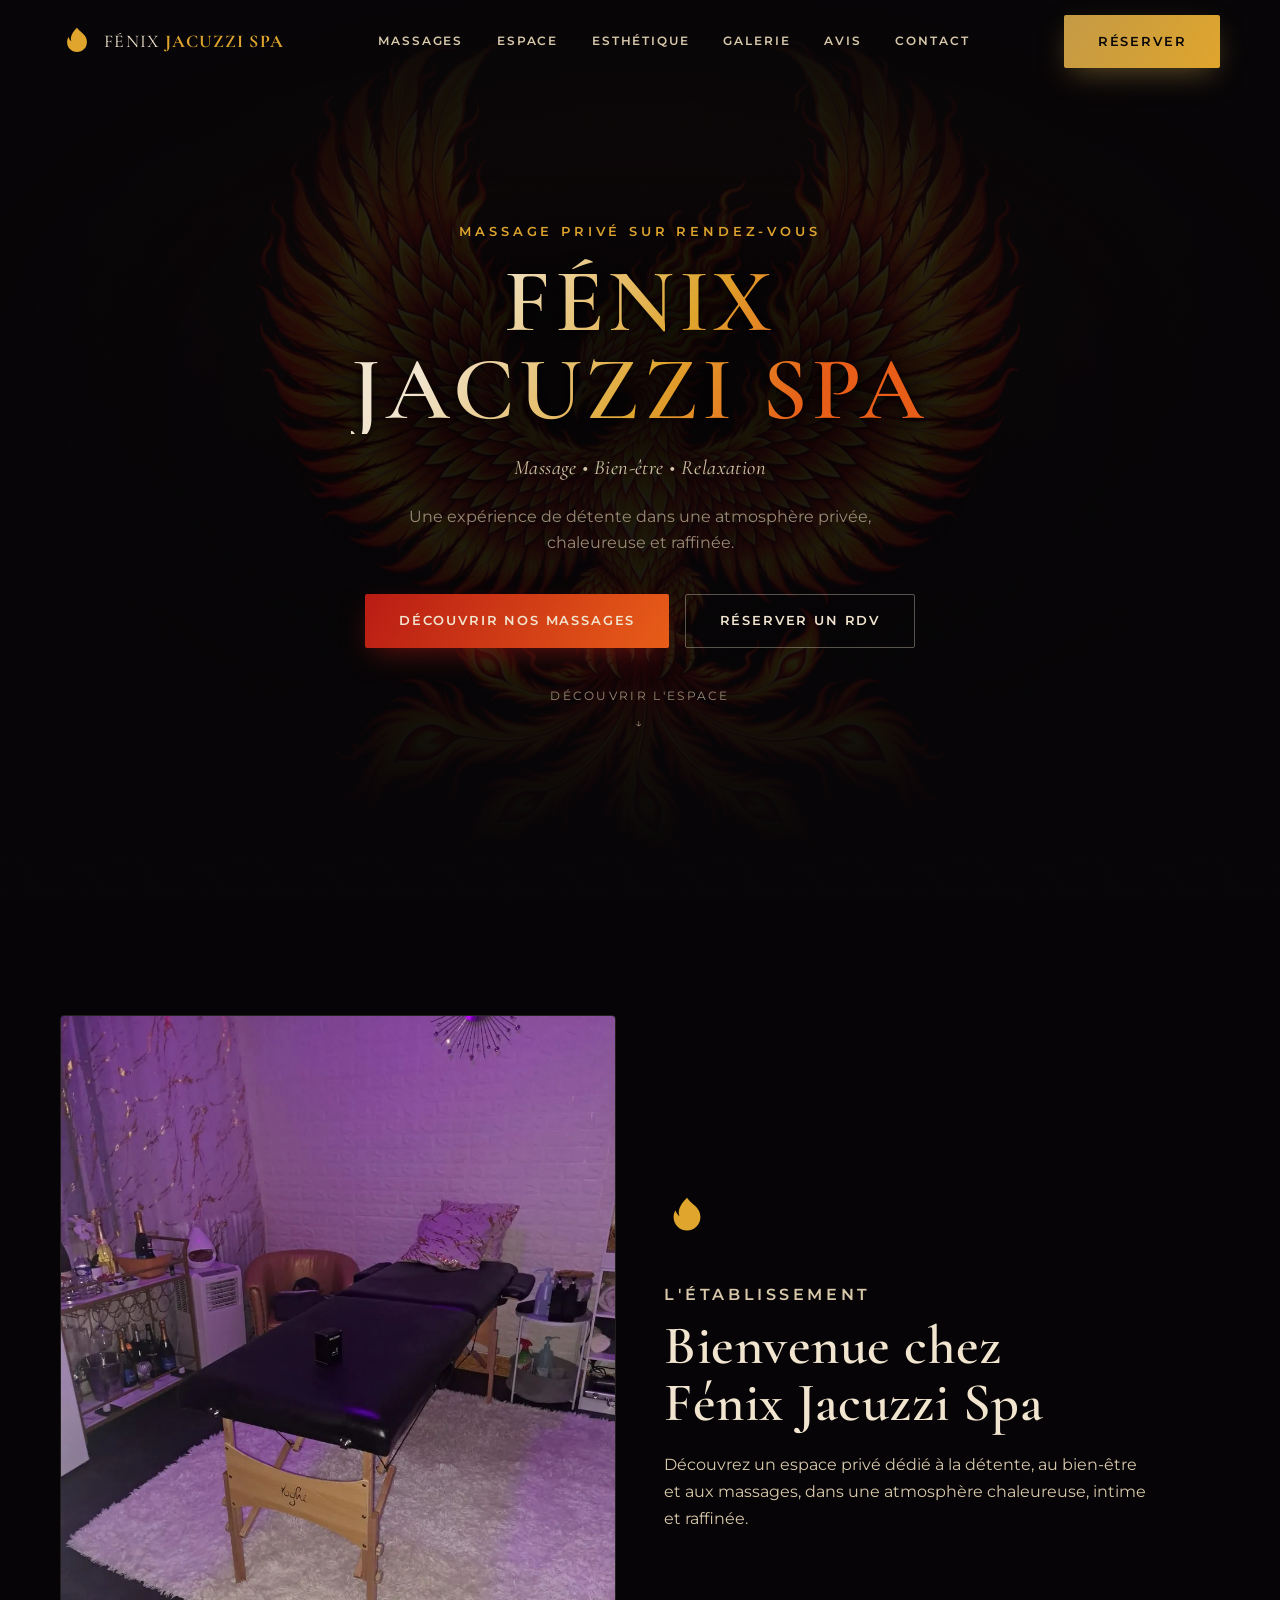
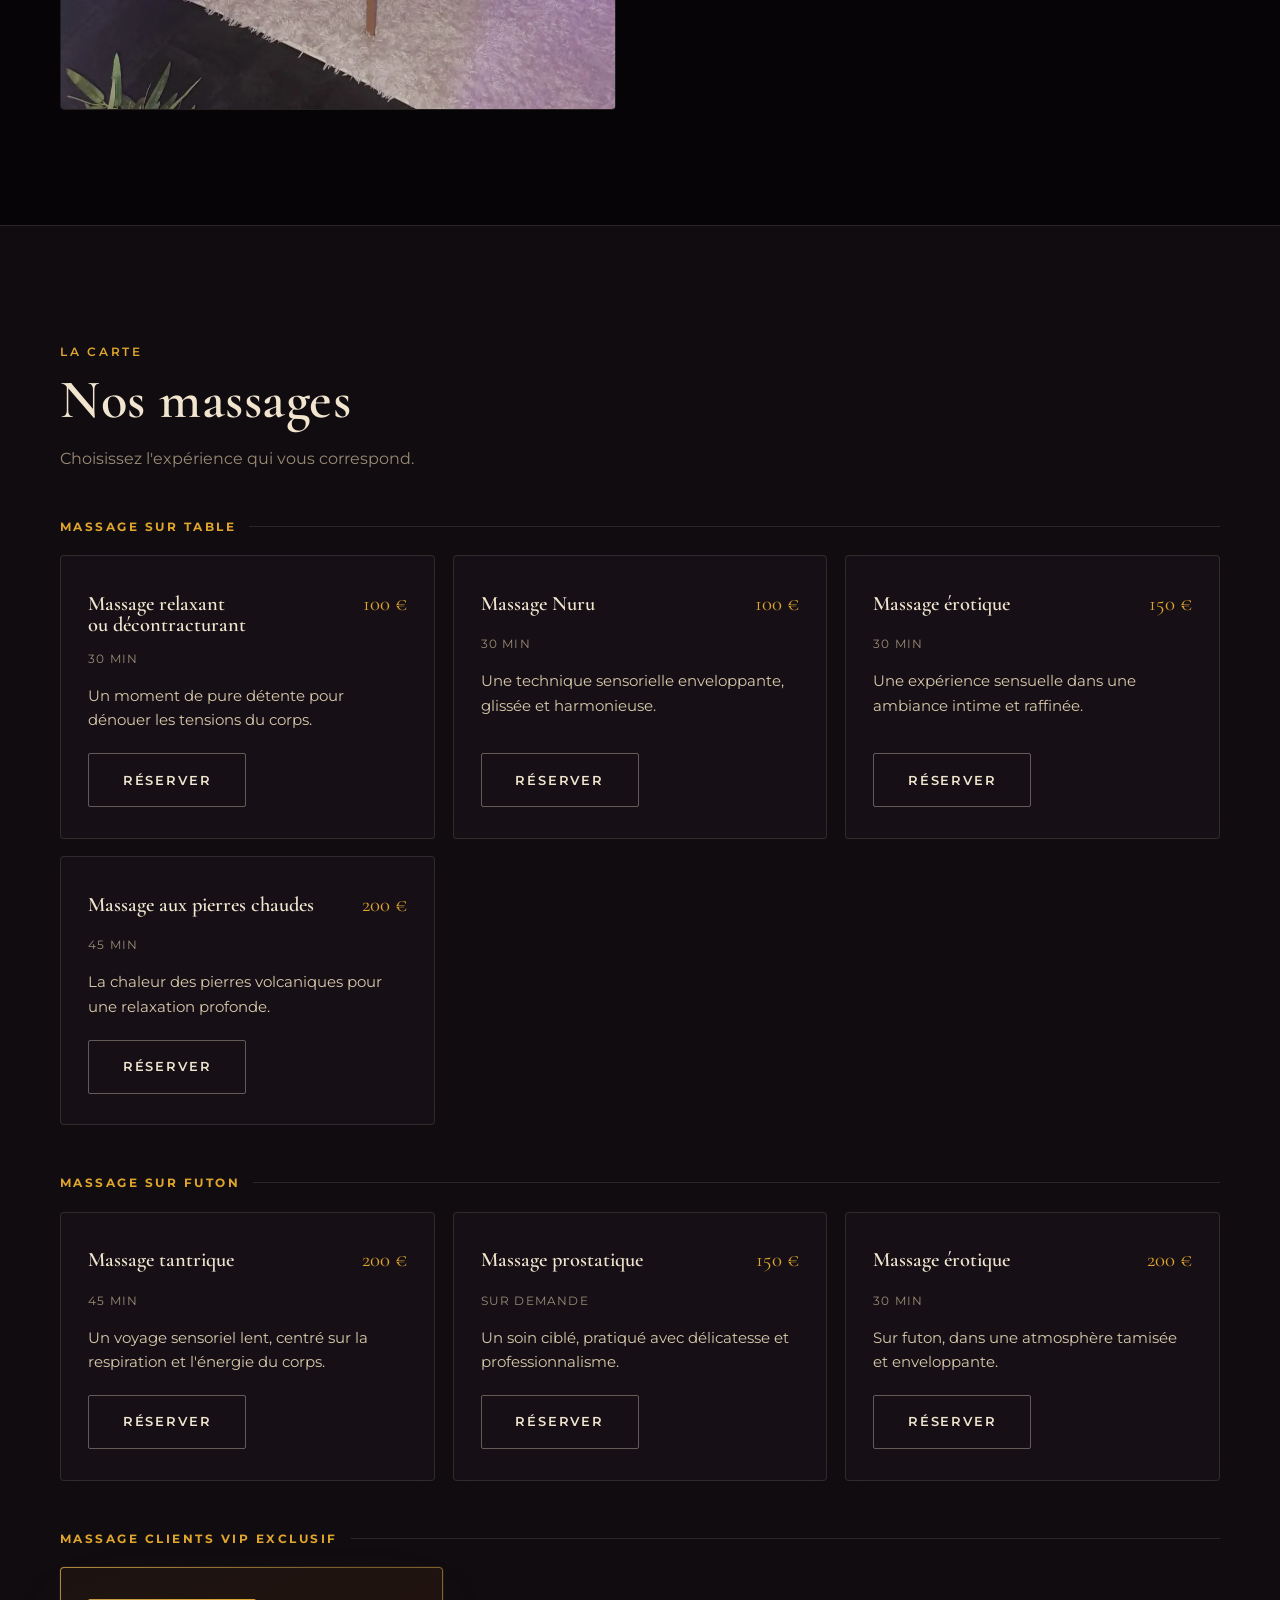
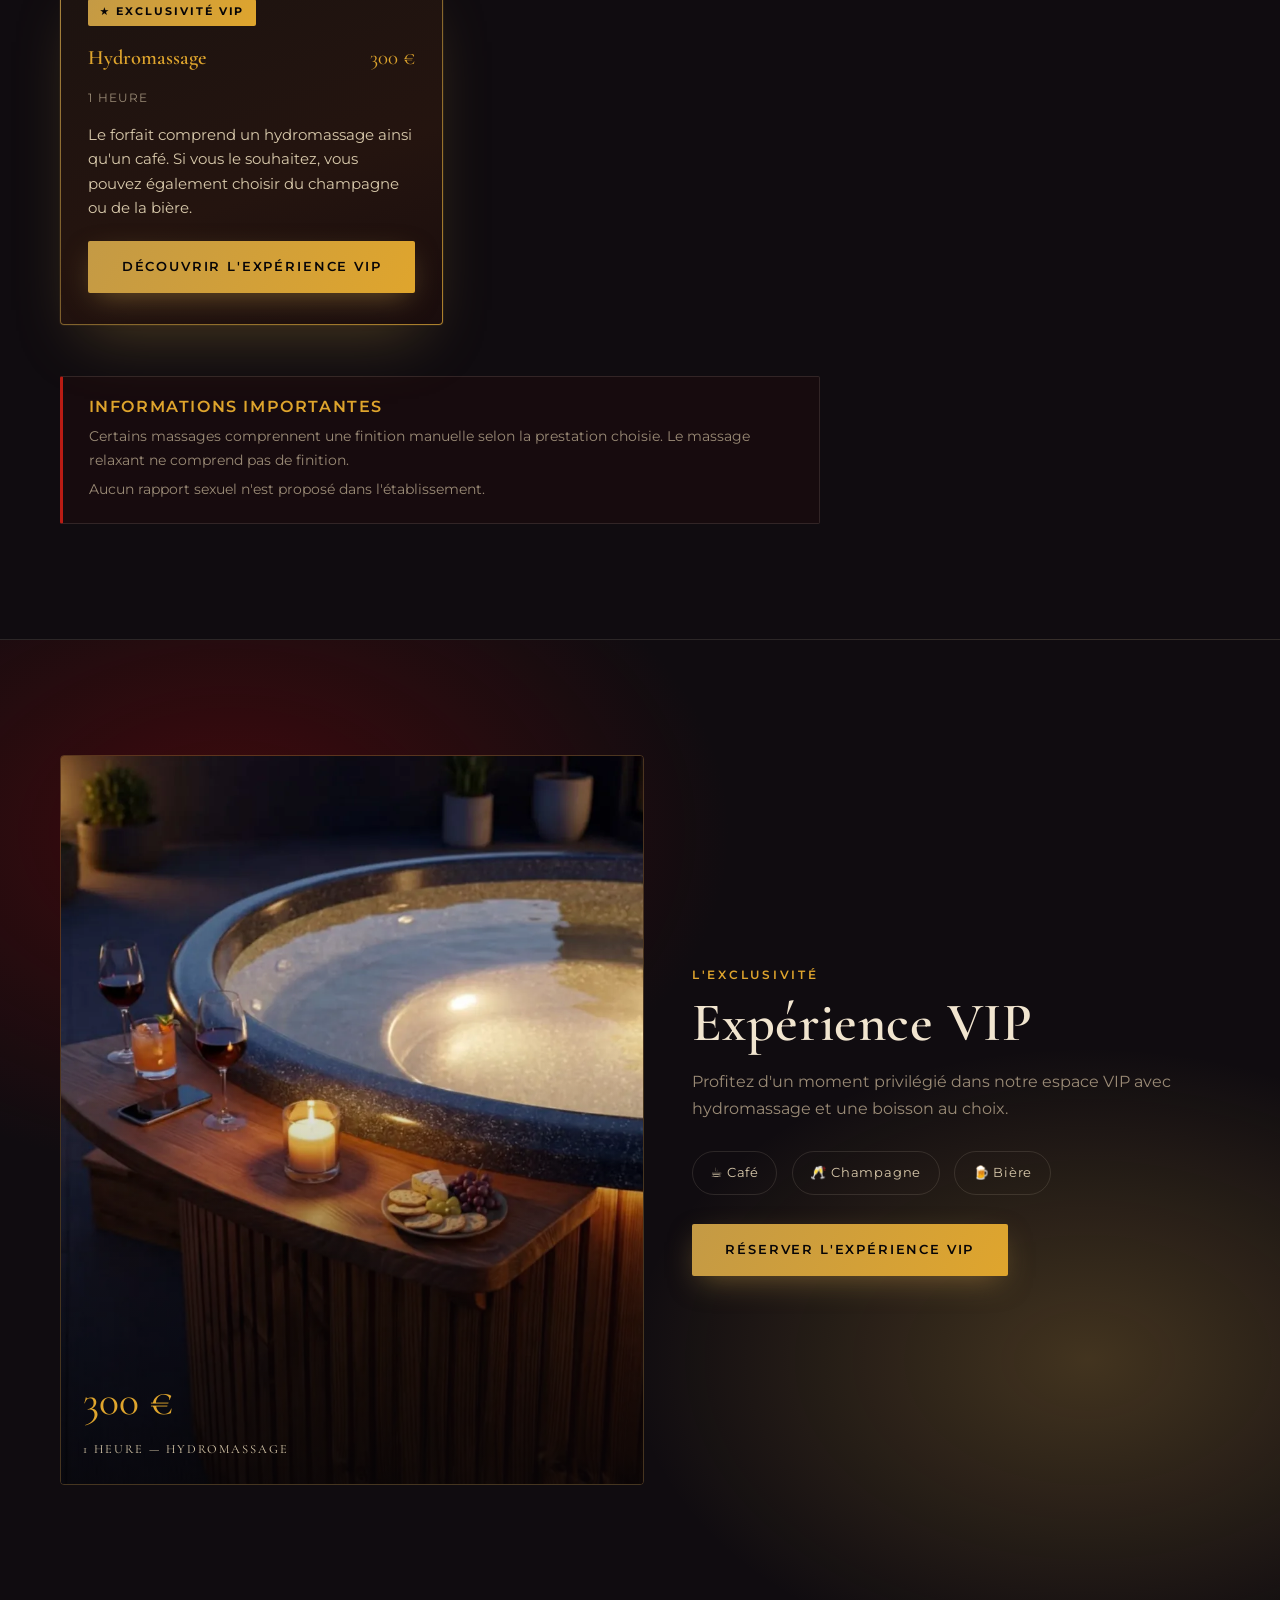
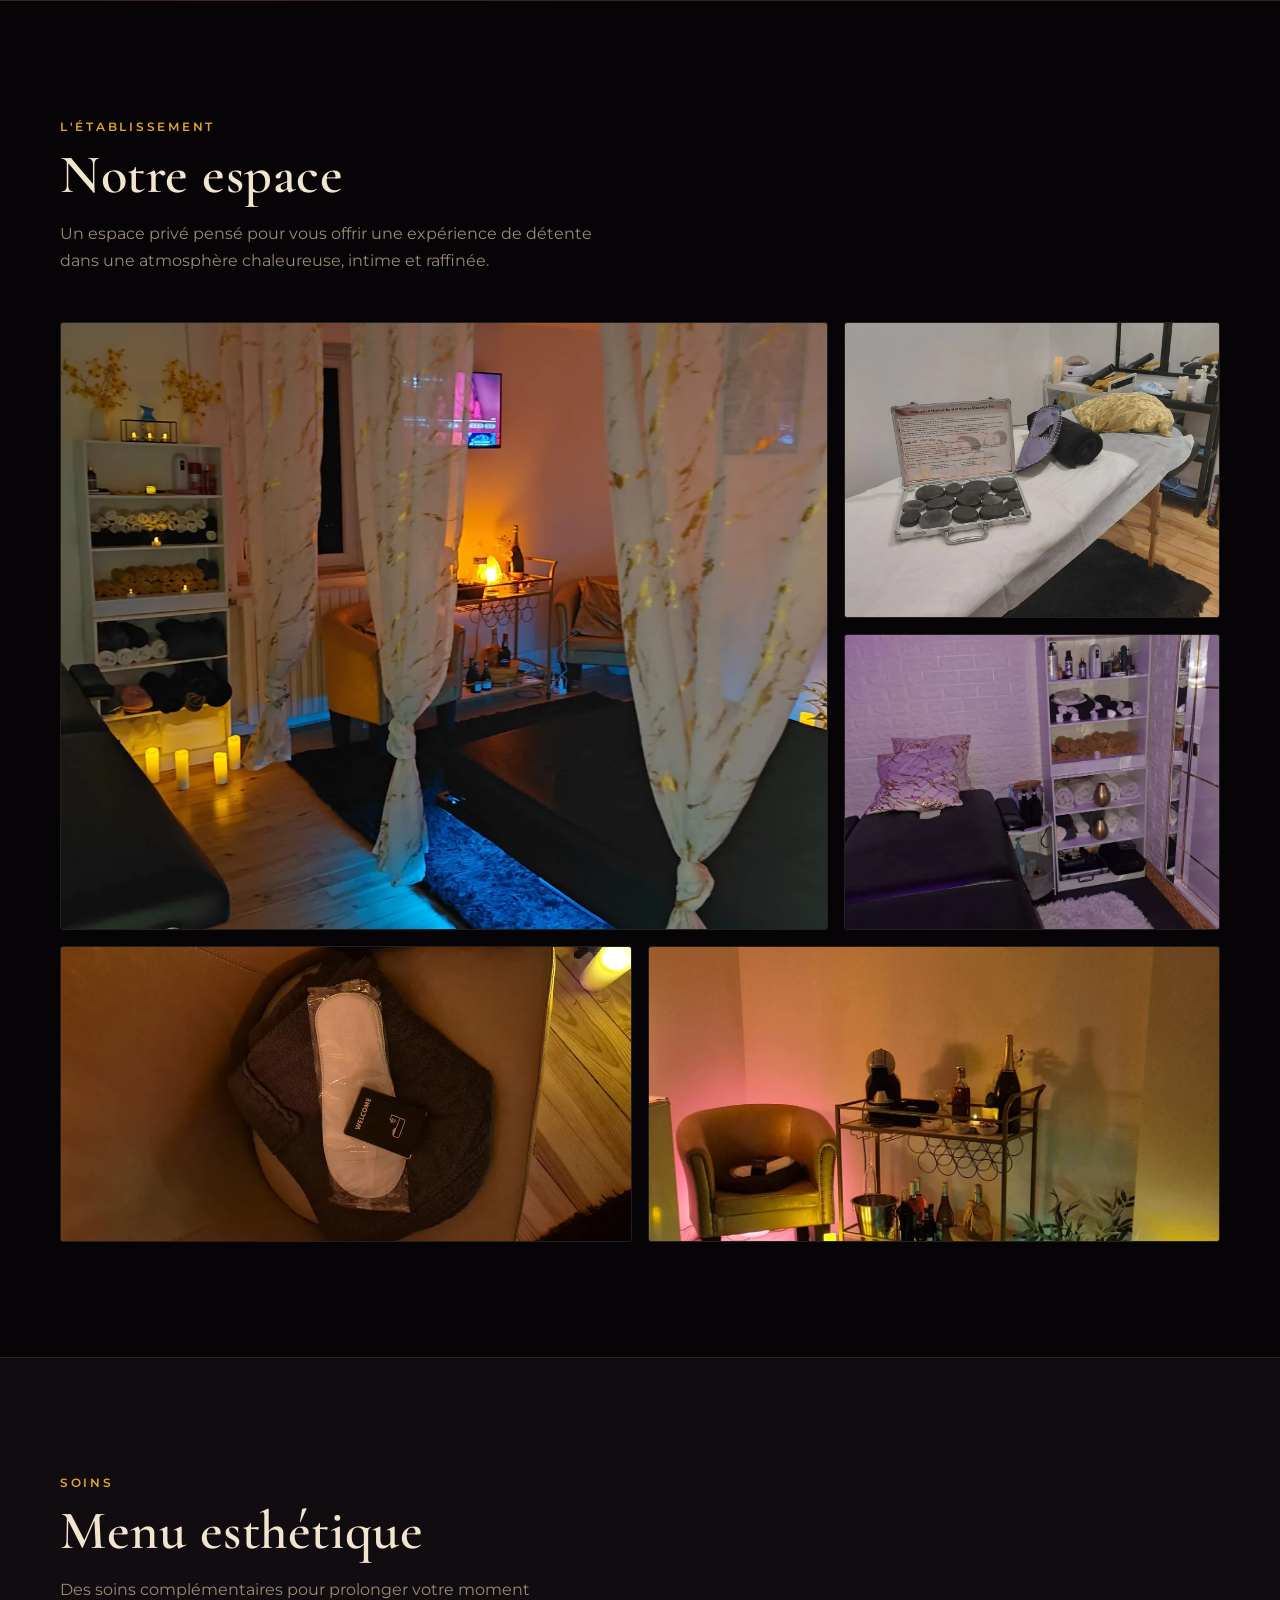
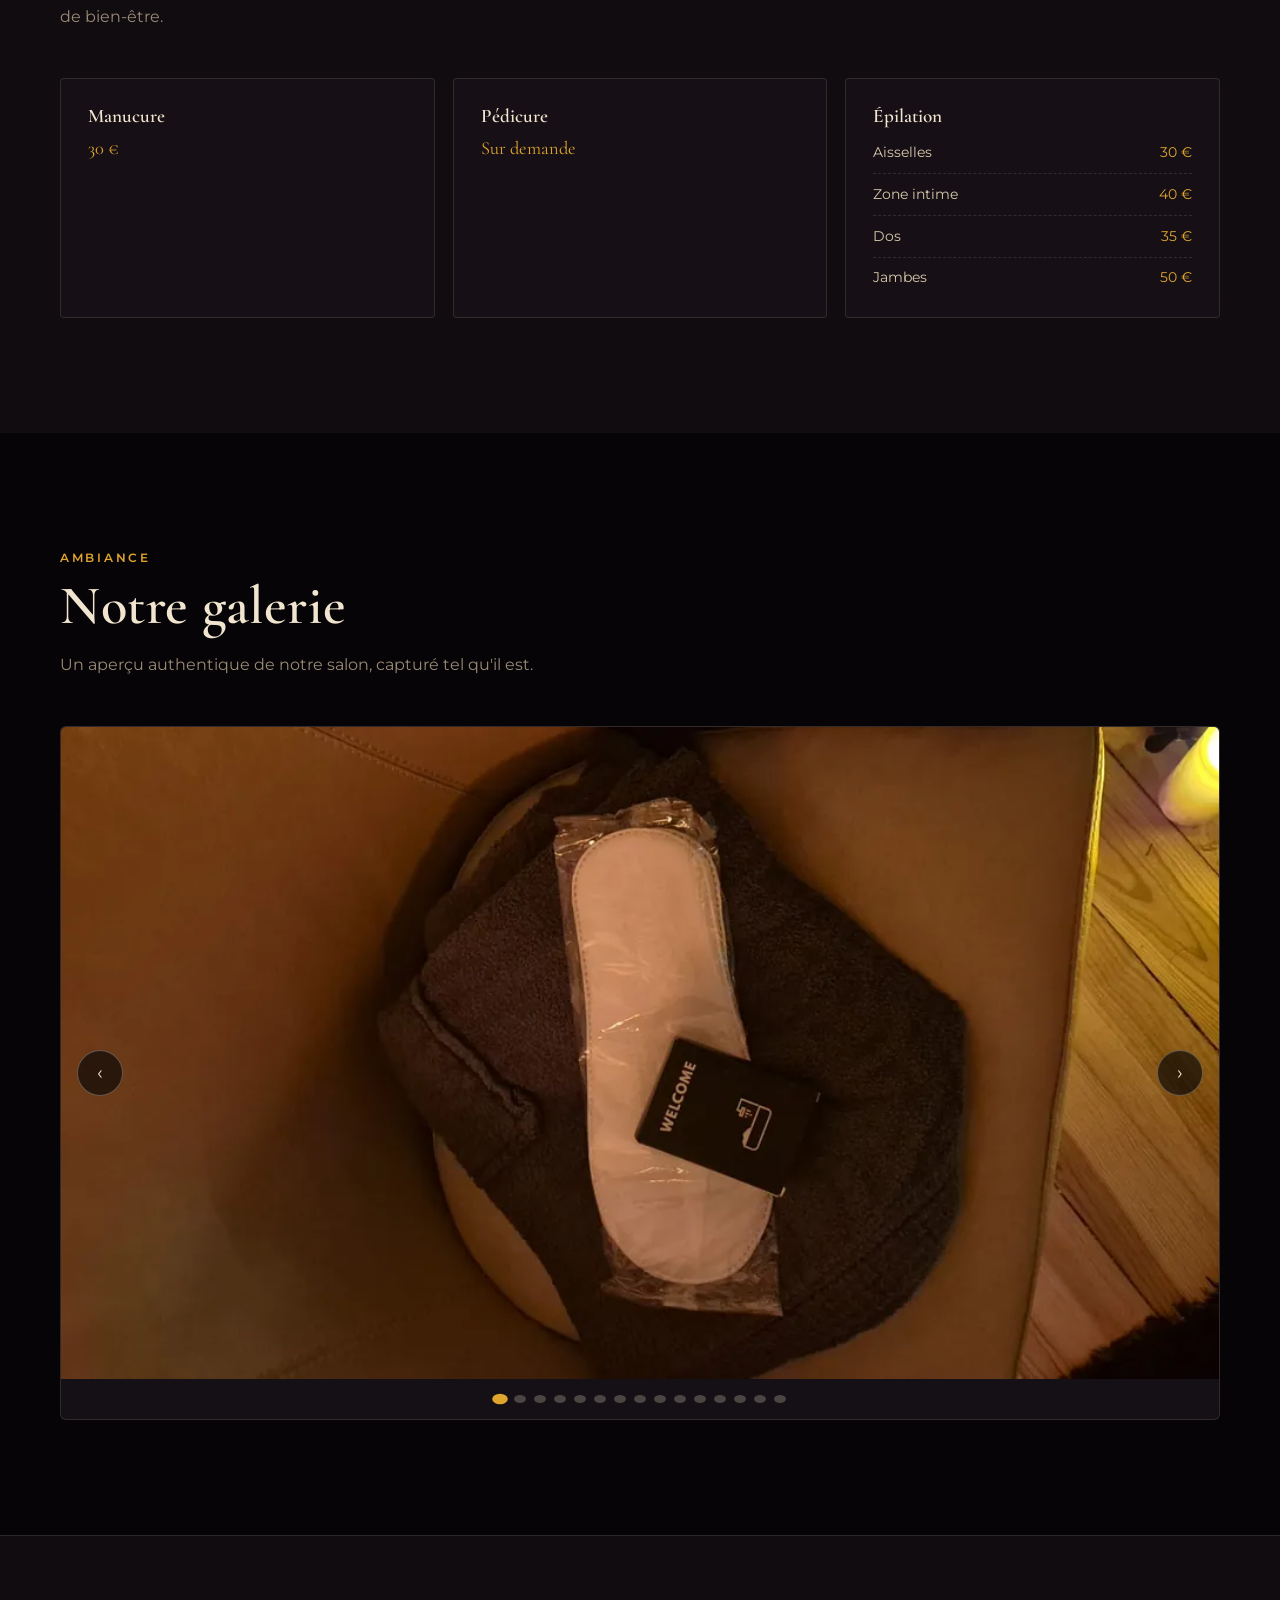
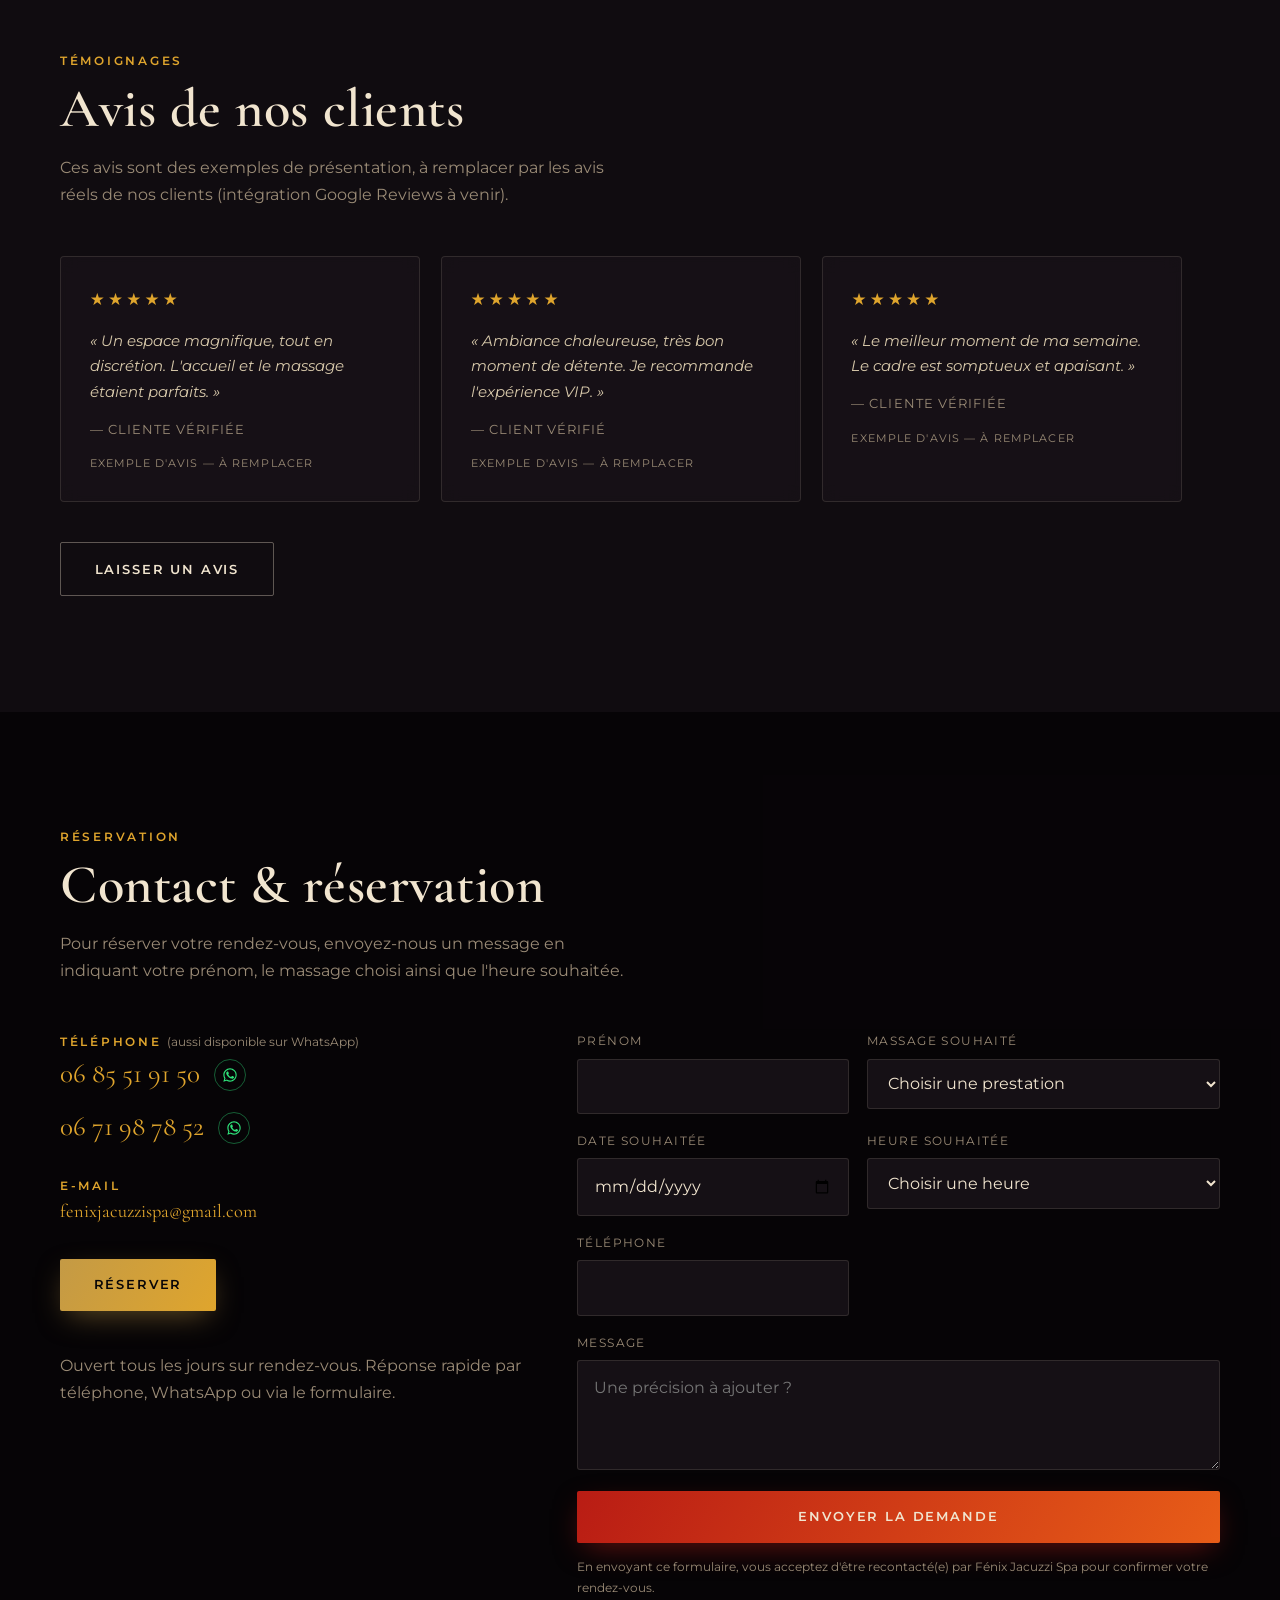
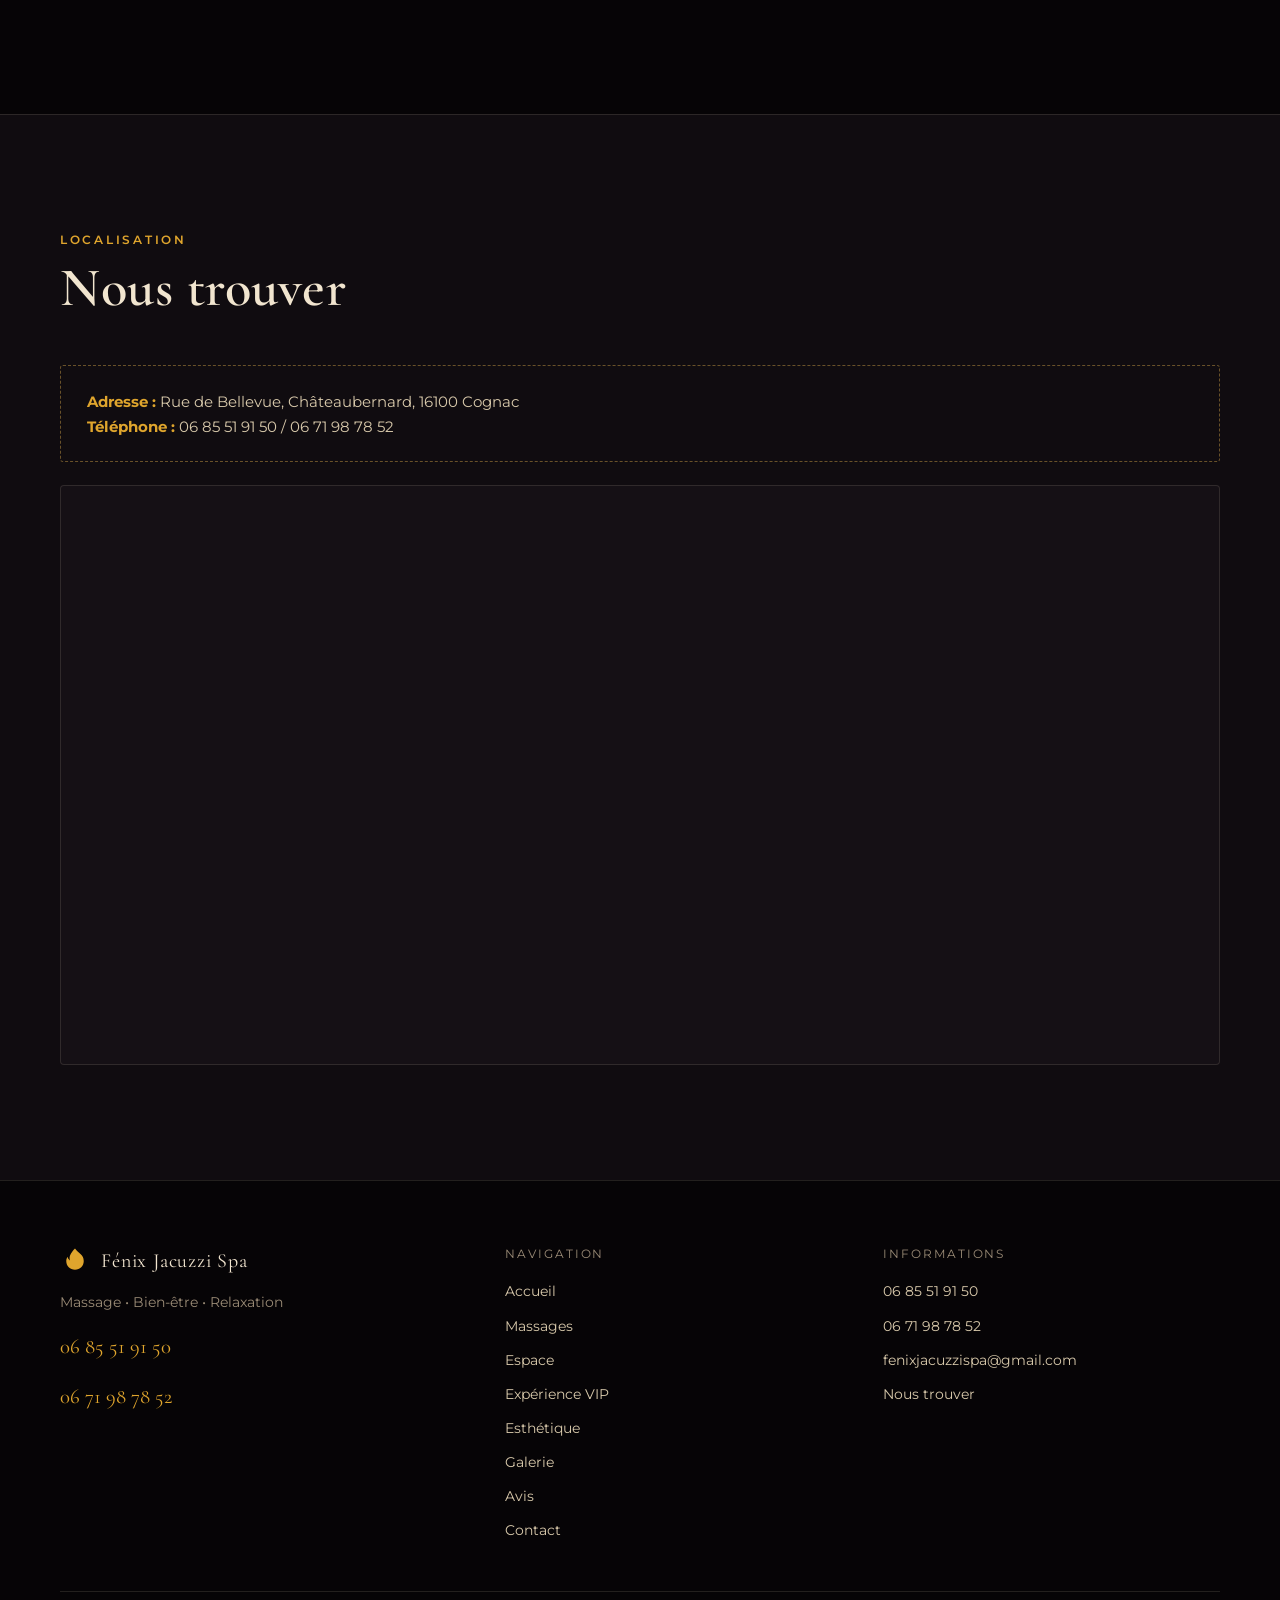
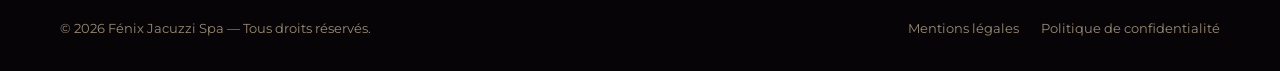
==== commit 081959a3: "Ajoute WhatsApp aux numéros de contact (icône compacte, sans répétition)" ====
--- a/index.html
+++ b/index.html
@@ -13,7 +13,7 @@
 <link rel="stylesheet" href="https://fonts.googleapis.com/css2?family=Cormorant+Garamond:ital,wght@0,500;0,600;0,700;1,500;1,600&family=Montserrat:wght@300;400;500;600;700&display=swap" />
 
 <link rel="preload" as="image" href="assets/img/phoenix-hero.webp" fetchpriority="high" />
-<link rel="stylesheet" href="styles.css?v=20260930j" />
+<link rel="stylesheet" href="styles.css?v=20260930m" />
 </head>
 <body>
 <a class="skip-link" href="#contenu-principal">Aller au contenu principal</a>
@@ -393,10 +393,20 @@
     <div class="contact-grid">
       <div class="contact-info reveal" data-reveal>
         <div>
-          <p class="kicker">Téléphone</p>
+          <p class="kicker">Téléphone <span class="kicker-hint">(aussi disponible sur WhatsApp)</span></p>
           <div class="contact-phones">
-            <a class="contact-phone" href="tel:+33685519150">06 85 51 91 50</a>
-            <a class="contact-phone" href="tel:+33671987852">06 71 98 78 52</a>
+            <div class="phone-row">
+              <a class="contact-phone" href="tel:+33685519150">06 85 51 91 50</a>
+              <a class="whatsapp-icon" href="https://wa.me/33685519150?text=Bonjour%2C%20je%20souhaite%20r%C3%A9server%20un%20massage%20chez%20F%C3%A9nix%20Jacuzzi%20Spa." target="_blank" rel="noopener" aria-label="Écrire sur WhatsApp au 06 85 51 91 50">
+                <svg width="16" height="16" viewBox="0 0 24 24" fill="currentColor" aria-hidden="true"><path d="M17.47 14.38c-.29-.15-1.7-.84-1.96-.94-.26-.1-.46-.15-.65.15-.19.29-.75.94-.92 1.13-.17.19-.34.22-.63.07-.29-.15-1.22-.45-2.32-1.43-.86-.76-1.44-1.71-1.6-2-.17-.29-.02-.45.13-.6.13-.13.29-.34.44-.51.15-.17.19-.29.29-.48.1-.19.05-.36-.02-.51-.07-.15-.65-1.56-.89-2.14-.23-.56-.47-.48-.65-.49-.17-.01-.36-.01-.56-.01-.19 0-.51.07-.78.36-.26.29-1.02 1-1.02 2.43 0 1.43 1.05 2.82 1.19 3.01.15.19 2.05 3.13 4.96 4.39.69.3 1.24.48 1.66.61.7.22 1.33.19 1.83.11.56-.08 1.7-.7 1.94-1.37.24-.68.24-1.26.17-1.38-.07-.12-.26-.19-.55-.34Z"/><path d="M12.02 2C6.5 2 2 6.48 2 11.98c0 1.85.5 3.63 1.44 5.19L2 22l4.97-1.31a10.05 10.05 0 0 0 5.05 1.36h.01c5.52 0 10-4.48 10-9.98C22.03 6.48 17.55 2 12.02 2Zm0 18.24h-.01a8.24 8.24 0 0 1-4.2-1.15l-.3-.18-3.09.81.83-3.01-.2-.31a8.25 8.25 0 0 1-1.28-4.42c0-4.56 3.72-8.27 8.3-8.27 2.22 0 4.3.86 5.87 2.43a8.19 8.19 0 0 1 2.43 5.84c0 4.56-3.72 8.26-8.35 8.26Z"/></svg>
+              </a>
+            </div>
+            <div class="phone-row">
+              <a class="contact-phone" href="tel:+33671987852">06 71 98 78 52</a>
+              <a class="whatsapp-icon" href="https://wa.me/33671987852?text=Bonjour%2C%20je%20souhaite%20r%C3%A9server%20un%20massage%20chez%20F%C3%A9nix%20Jacuzzi%20Spa." target="_blank" rel="noopener" aria-label="Écrire sur WhatsApp au 06 71 98 78 52">
+                <svg width="16" height="16" viewBox="0 0 24 24" fill="currentColor" aria-hidden="true"><path d="M17.47 14.38c-.29-.15-1.7-.84-1.96-.94-.26-.1-.46-.15-.65.15-.19.29-.75.94-.92 1.13-.17.19-.34.22-.63.07-.29-.15-1.22-.45-2.32-1.43-.86-.76-1.44-1.71-1.6-2-.17-.29-.02-.45.13-.6.13-.13.29-.34.44-.51.15-.17.19-.29.29-.48.1-.19.05-.36-.02-.51-.07-.15-.65-1.56-.89-2.14-.23-.56-.47-.48-.65-.49-.17-.01-.36-.01-.56-.01-.19 0-.51.07-.78.36-.26.29-1.02 1-1.02 2.43 0 1.43 1.05 2.82 1.19 3.01.15.19 2.05 3.13 4.96 4.39.69.3 1.24.48 1.66.61.7.22 1.33.19 1.83.11.56-.08 1.7-.7 1.94-1.37.24-.68.24-1.26.17-1.38-.07-.12-.26-.19-.55-.34Z"/><path d="M12.02 2C6.5 2 2 6.48 2 11.98c0 1.85.5 3.63 1.44 5.19L2 22l4.97-1.31a10.05 10.05 0 0 0 5.05 1.36h.01c5.52 0 10-4.48 10-9.98C22.03 6.48 17.55 2 12.02 2Zm0 18.24h-.01a8.24 8.24 0 0 1-4.2-1.15l-.3-.18-3.09.81.83-3.01-.2-.31a8.25 8.25 0 0 1-1.28-4.42c0-4.56 3.72-8.27 8.3-8.27 2.22 0 4.3.86 5.87 2.43a8.19 8.19 0 0 1 2.43 5.84c0 4.56-3.72 8.26-8.35 8.26Z"/></svg>
+              </a>
+            </div>
           </div>
         </div>
         <div>
@@ -406,7 +416,7 @@
         <div class="contact-actions">
           <a class="btn btn-gold" href="#formulaire-reservation">Réserver</a>
         </div>
-        <p class="section-sub">Ouvert tous les jours sur rendez-vous. Réponse rapide par téléphone ou via le formulaire.</p>
+        <p class="section-sub">Ouvert tous les jours sur rendez-vous. Réponse rapide par téléphone, WhatsApp ou via le formulaire.</p>
       </div>
 
       <form class="reveal" data-reveal data-contact-form id="formulaire-reservation" aria-label="Formulaire de réservation">
@@ -587,6 +597,6 @@
 <script defer src="lib/gsap.min.js"></script>
 <script defer src="lib/ScrollTrigger.min.js"></script>
 <script defer src="lib/manifest.js"></script>
-<script defer src="main.js?v=20260930j"></script>
+<script defer src="main.js?v=20260930m"></script>
 </body>
 </html>
--- a/styles.css
+++ b/styles.css
@@ -508,7 +508,9 @@
 .contact-grid { display: grid; gap: 2.6rem; grid-template-columns: 1fr; }
 @media (min-width: 960px) { .contact-grid { grid-template-columns: .85fr 1.15fr; } }
 .contact-info { display: flex; flex-direction: column; gap: 1.6rem; }
+.kicker-hint { text-transform: none; letter-spacing: 0; color: var(--text-mute); font-weight: 400; font-size: .72rem; }
 .contact-phones { display: flex; flex-direction: column; gap: .5rem; }
+.phone-row { display: flex; align-items: center; gap: .9rem; }
 .contact-phone {
   display: block;
   font-family: var(--font-display); font-size: 1.7rem; color: var(--amber);
@@ -516,6 +518,15 @@
 }
 .contact-phone:hover { color: var(--orange-fire); }
 .contact-email { font-size: 1.15rem; word-break: break-word; }
+.whatsapp-icon {
+  display: flex; align-items: center; justify-content: center;
+  width: 32px; height: 32px; flex: none;
+  border: 1px solid rgba(47,227,122,.4);
+  border-radius: 50%;
+  color: #2fe37a;
+  transition: border-color .3s var(--ease-out), background .3s var(--ease-out), transform .3s var(--ease-out);
+}
+.whatsapp-icon:hover { border-color: #2fe37a; background: rgba(47,227,122,.15); transform: translateY(-2px); }
 .contact-actions { display: flex; flex-wrap: wrap; gap: .8rem; margin-top: .4rem; }
 
 .form-grid { display: grid; gap: 1.1rem; grid-template-columns: 1fr; }
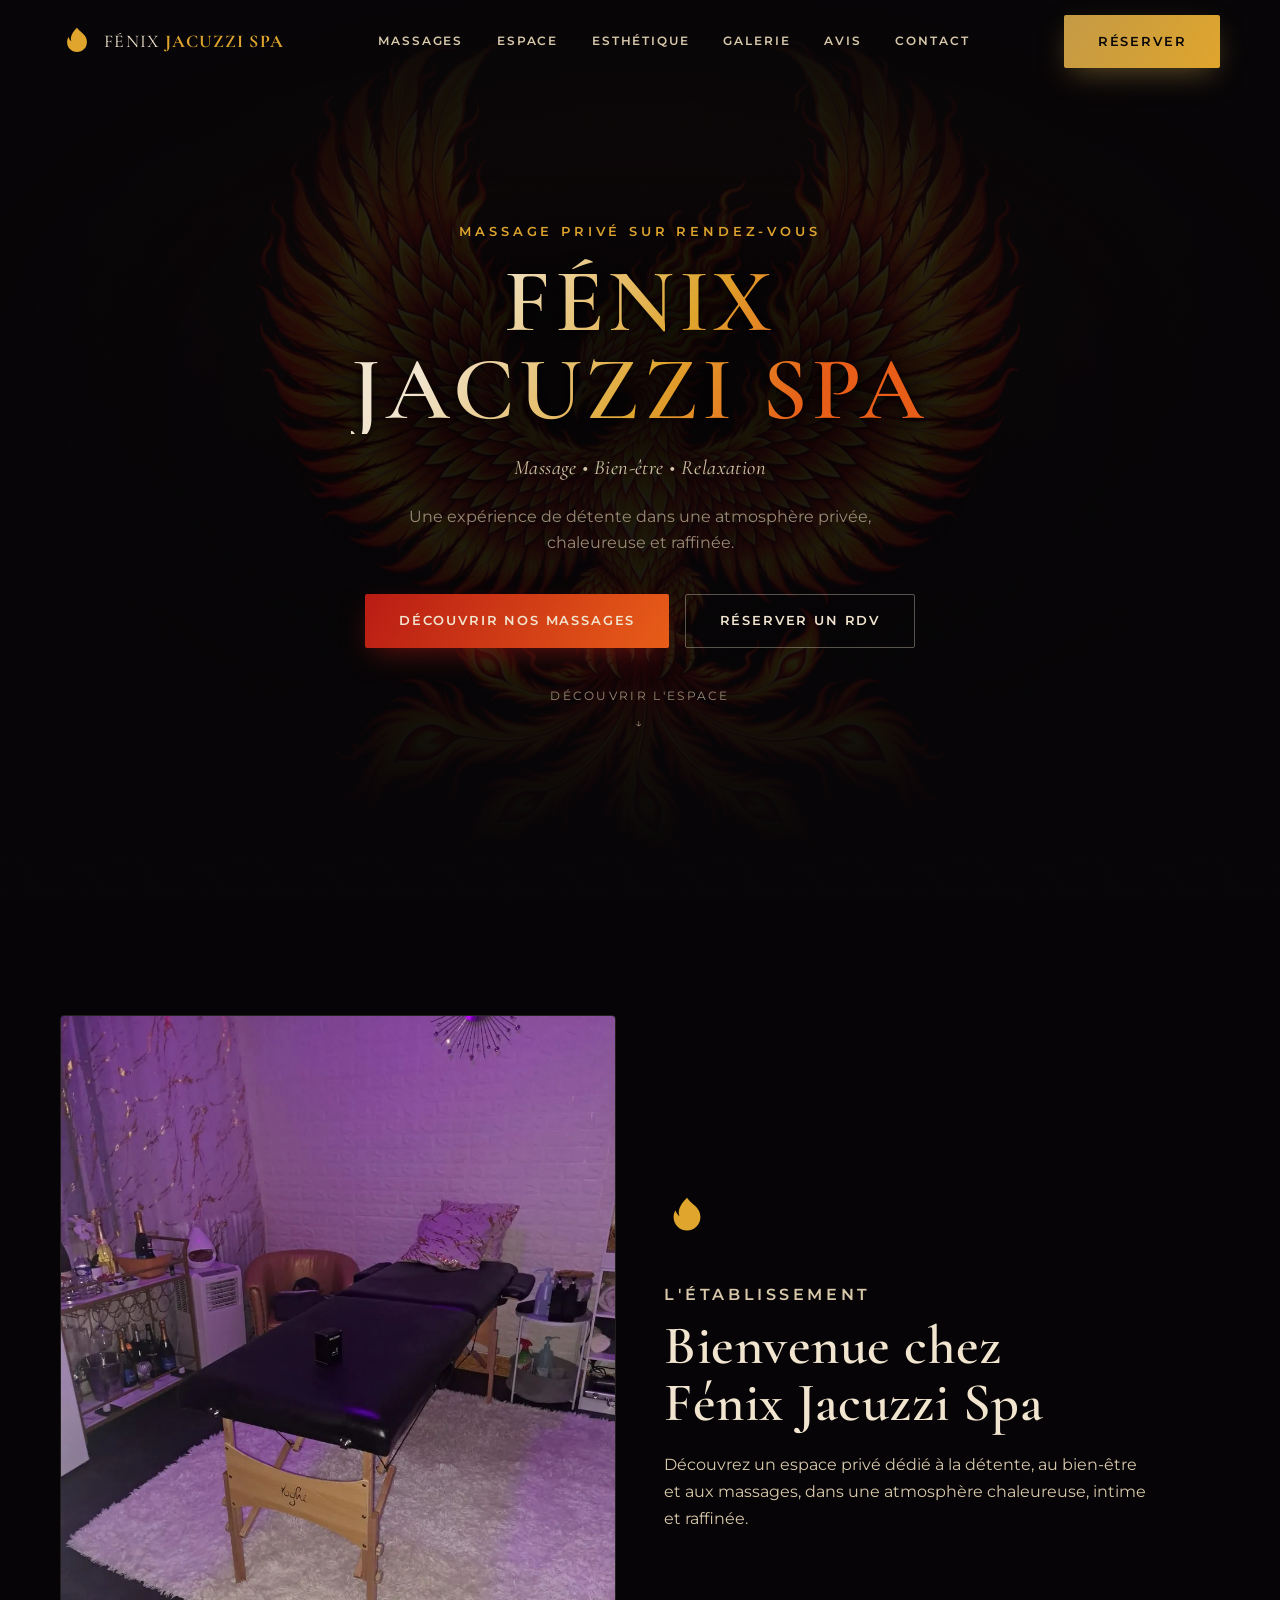
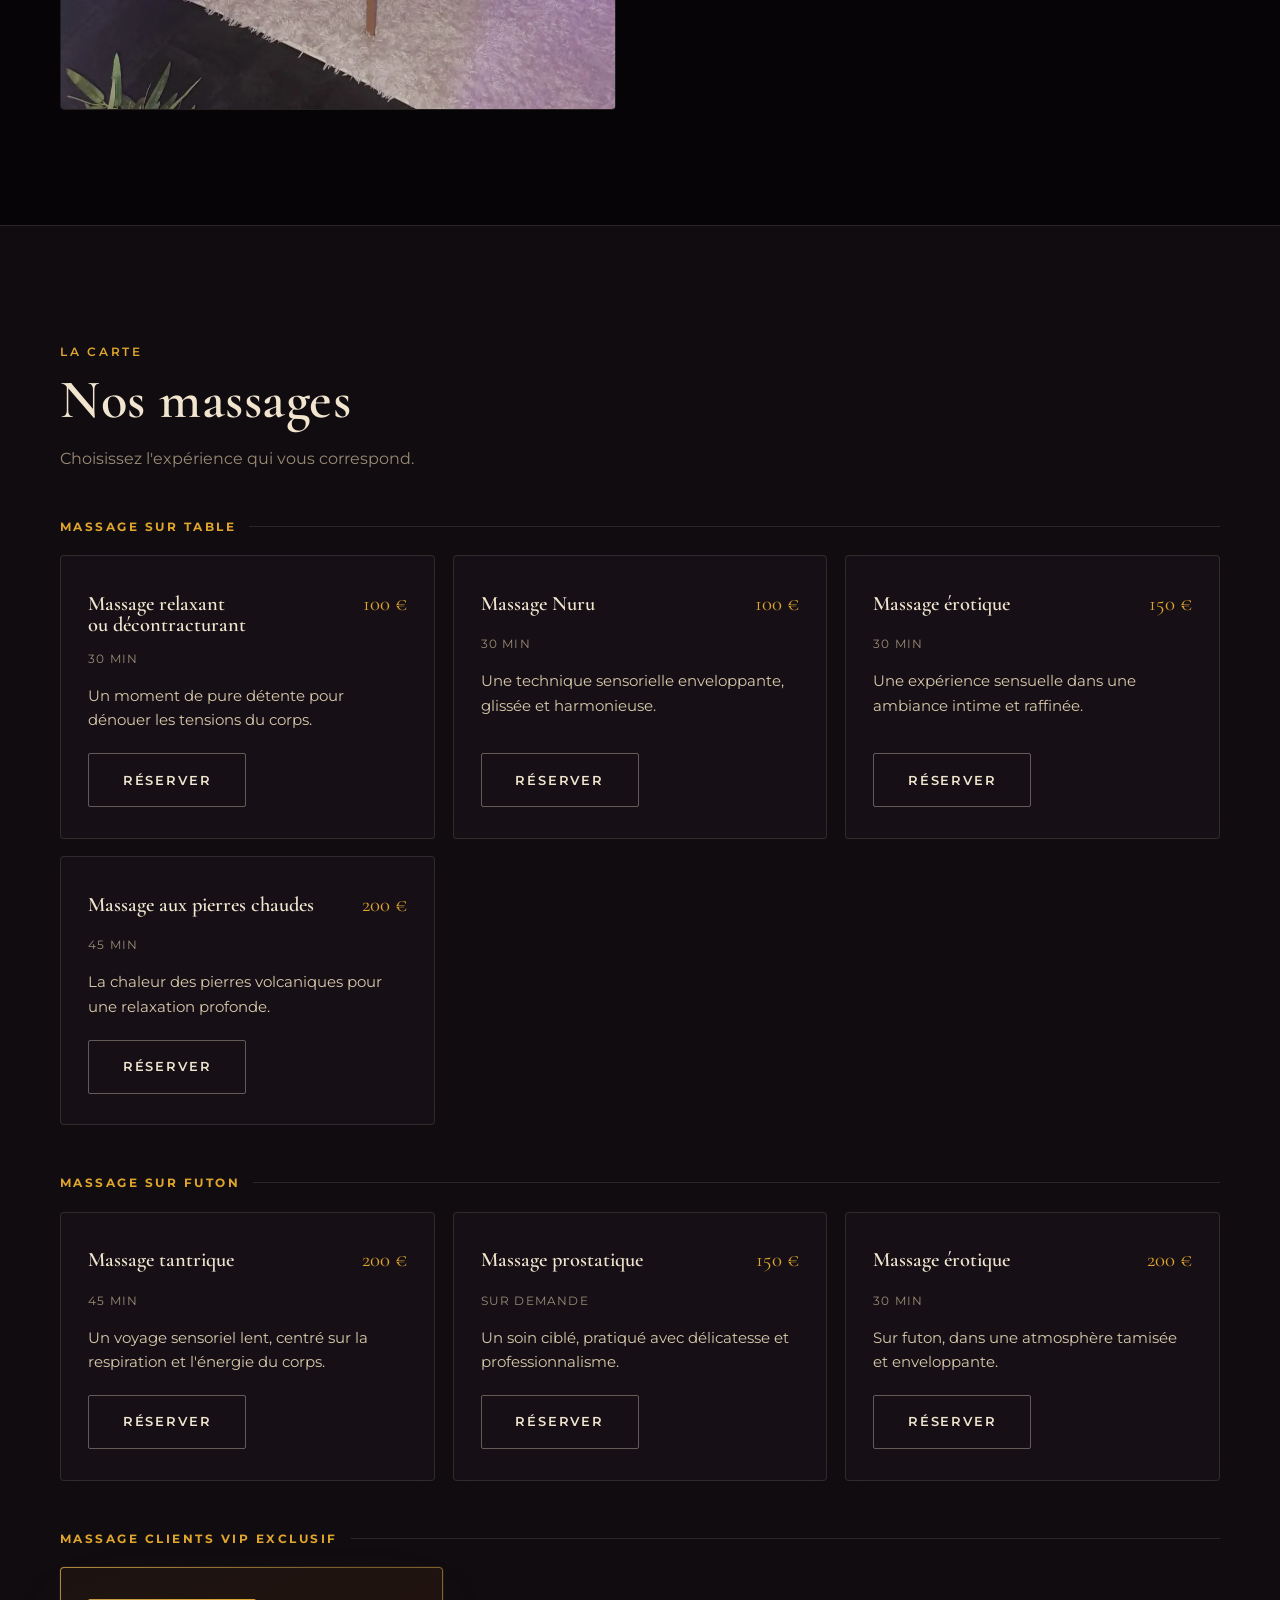
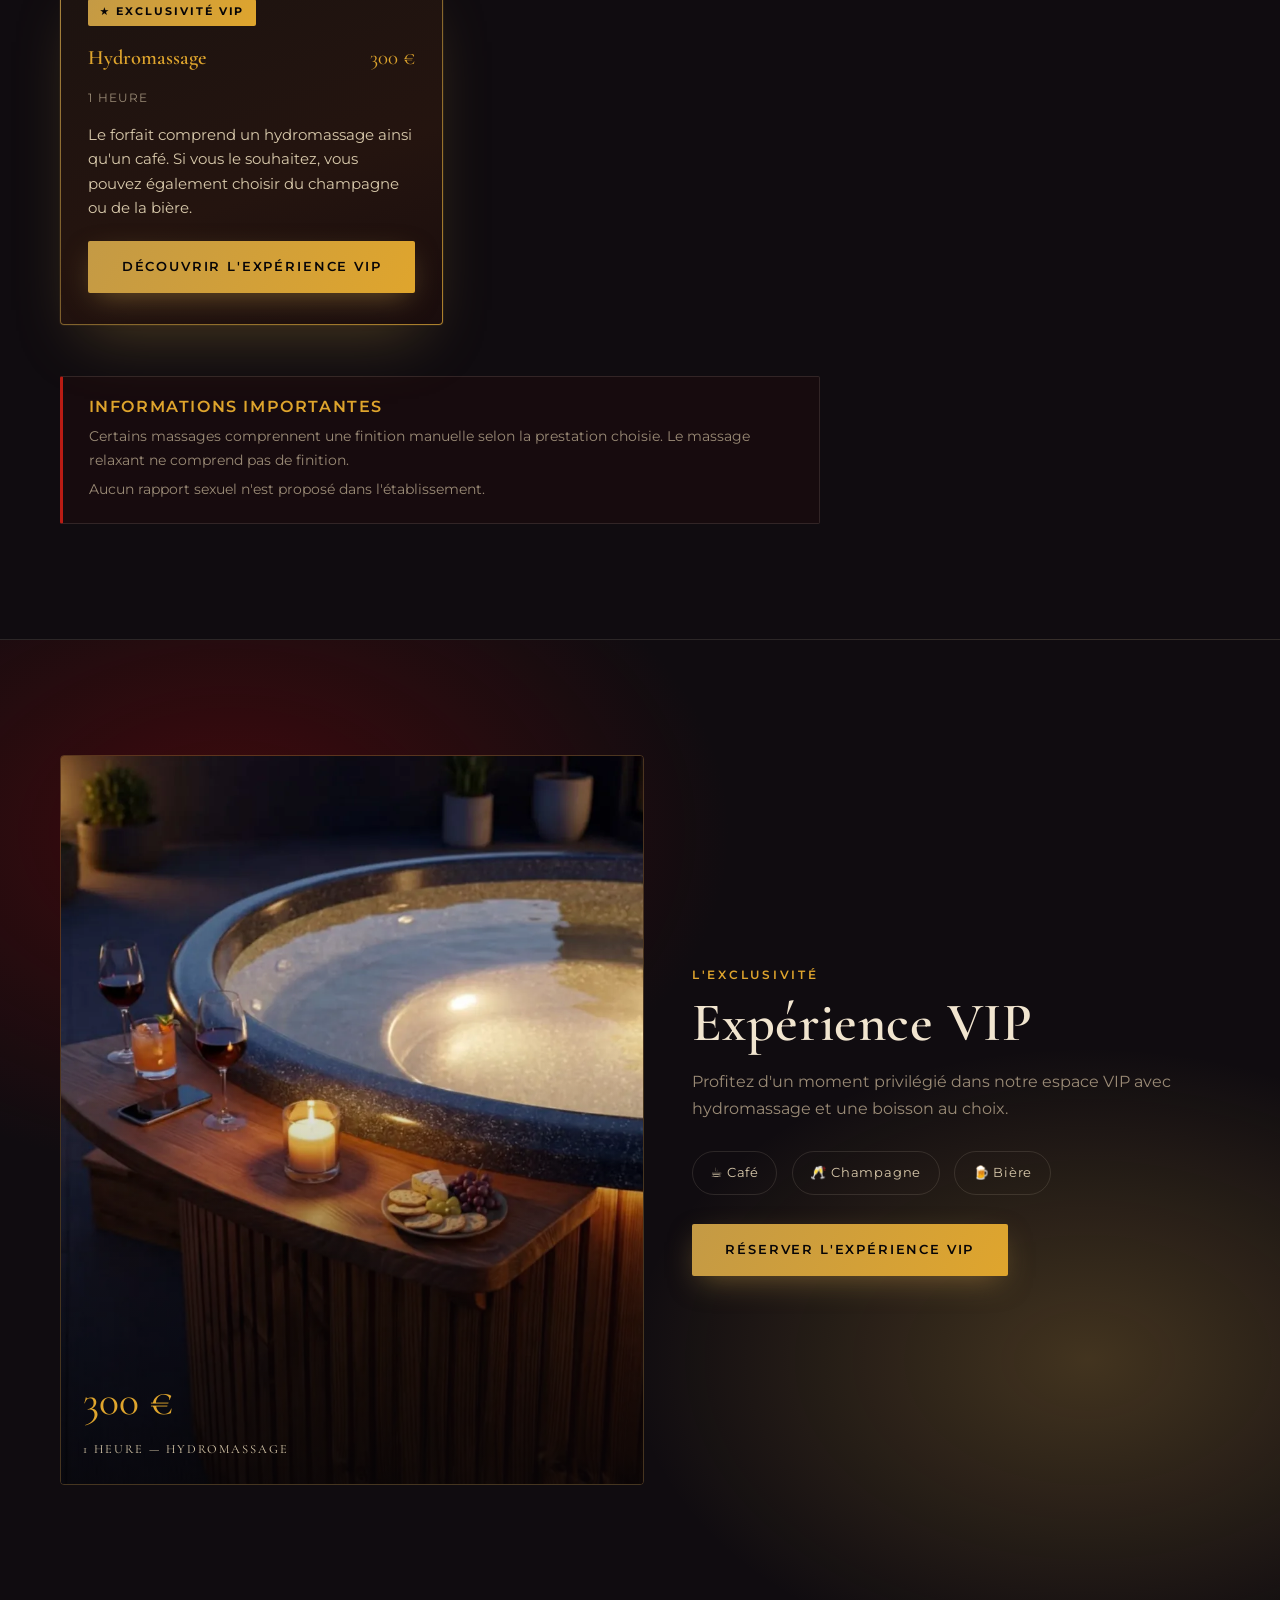
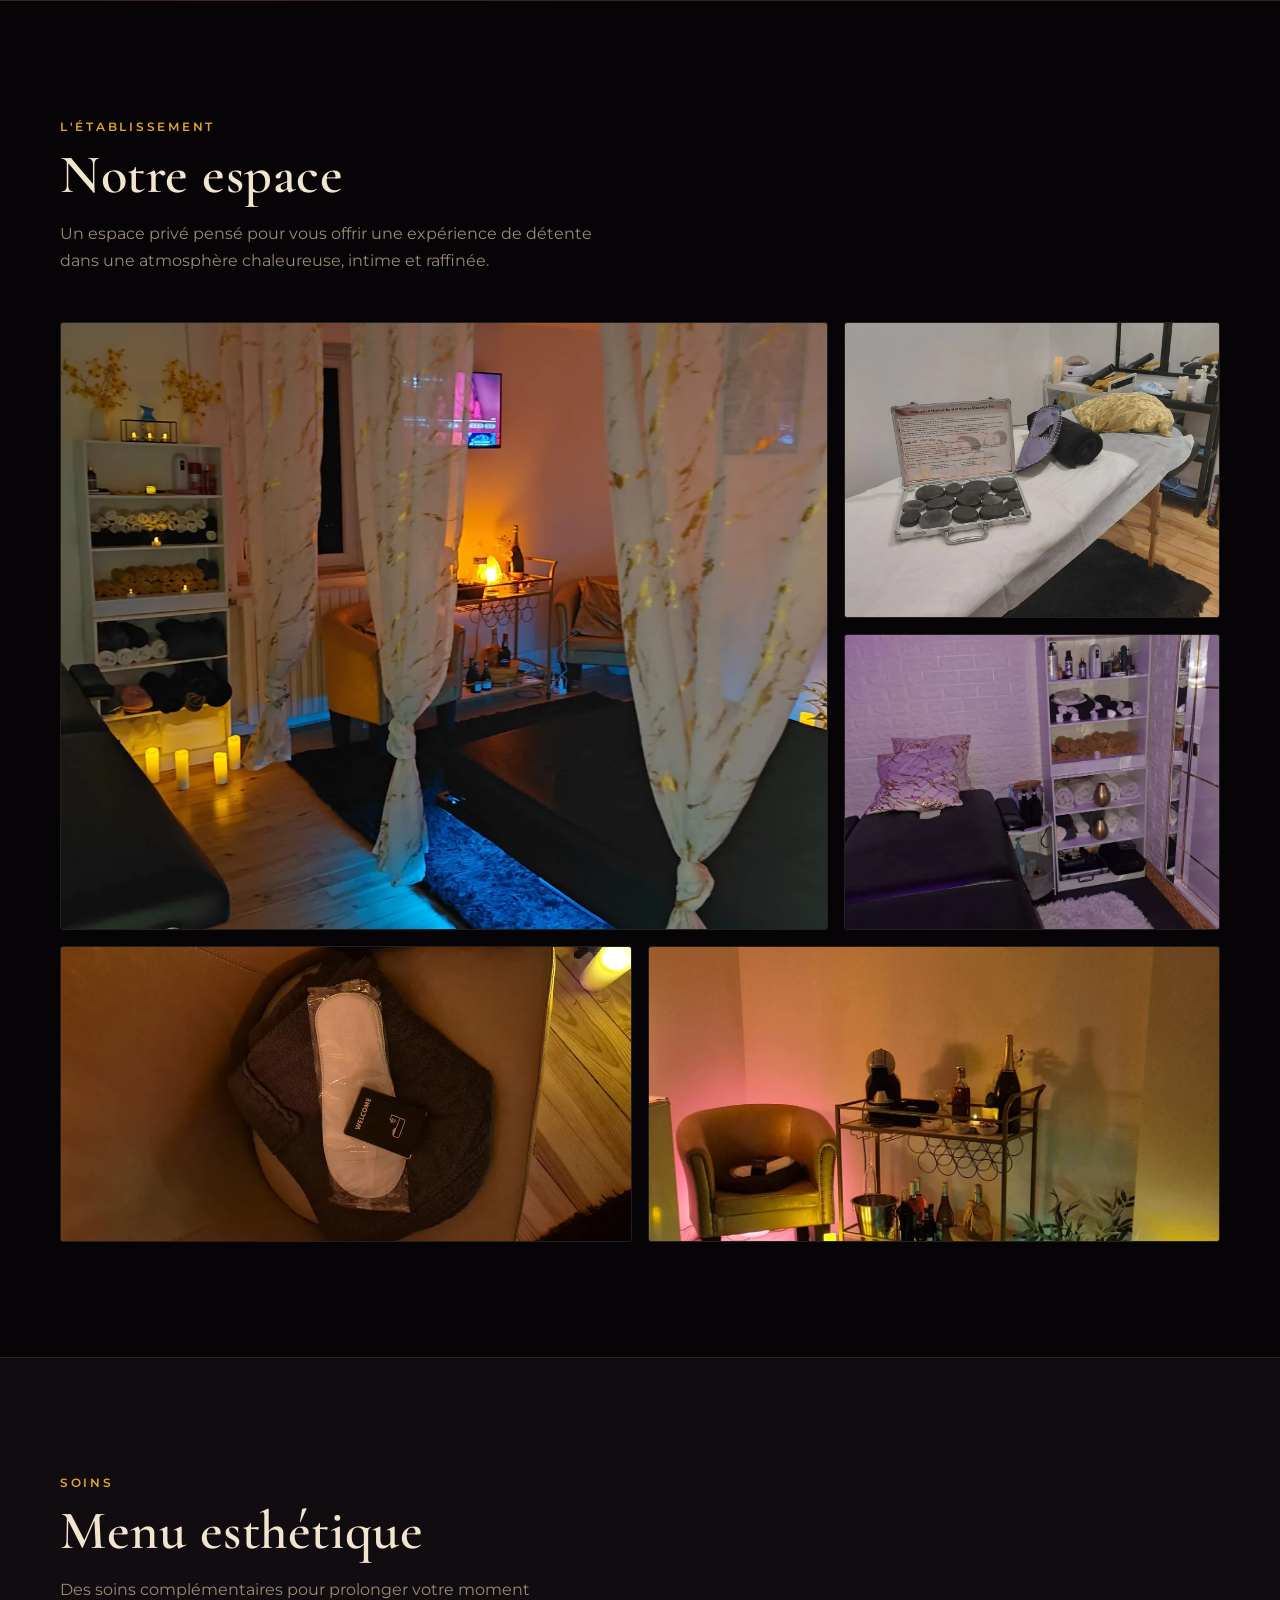
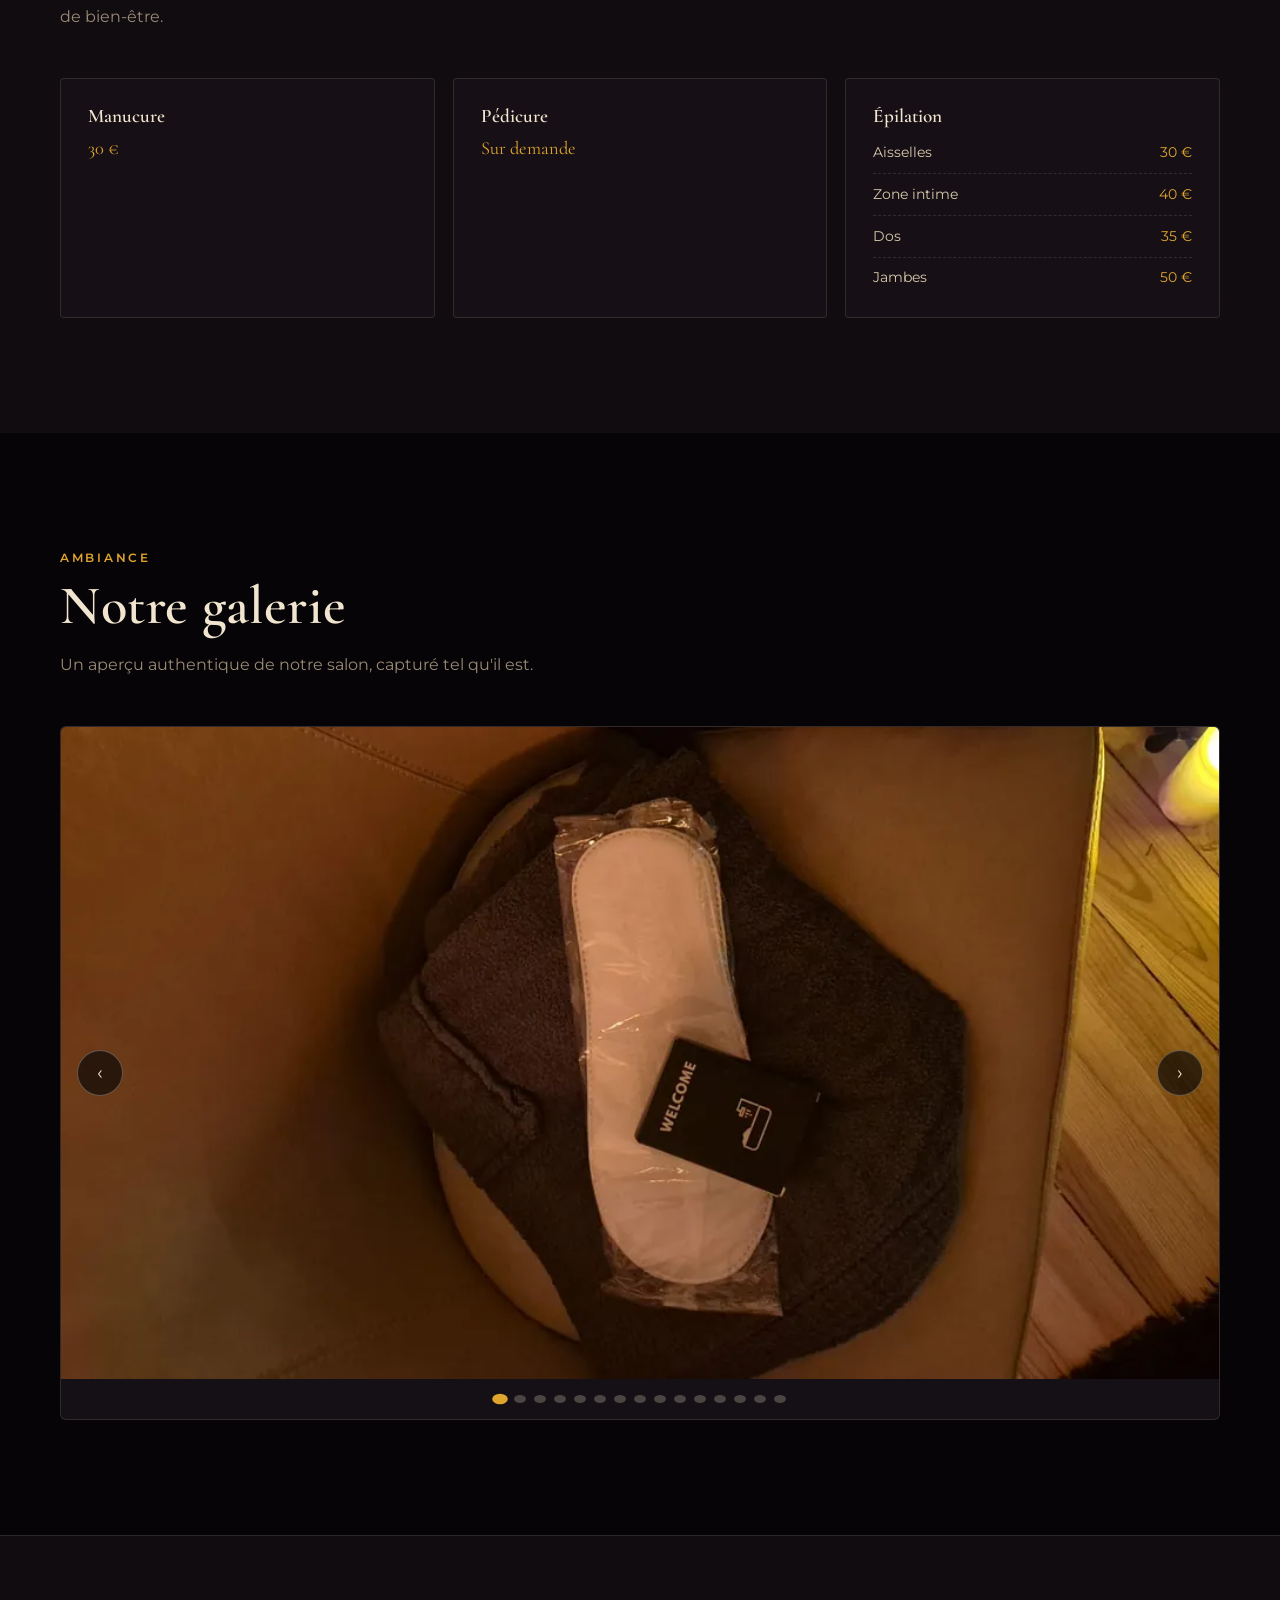
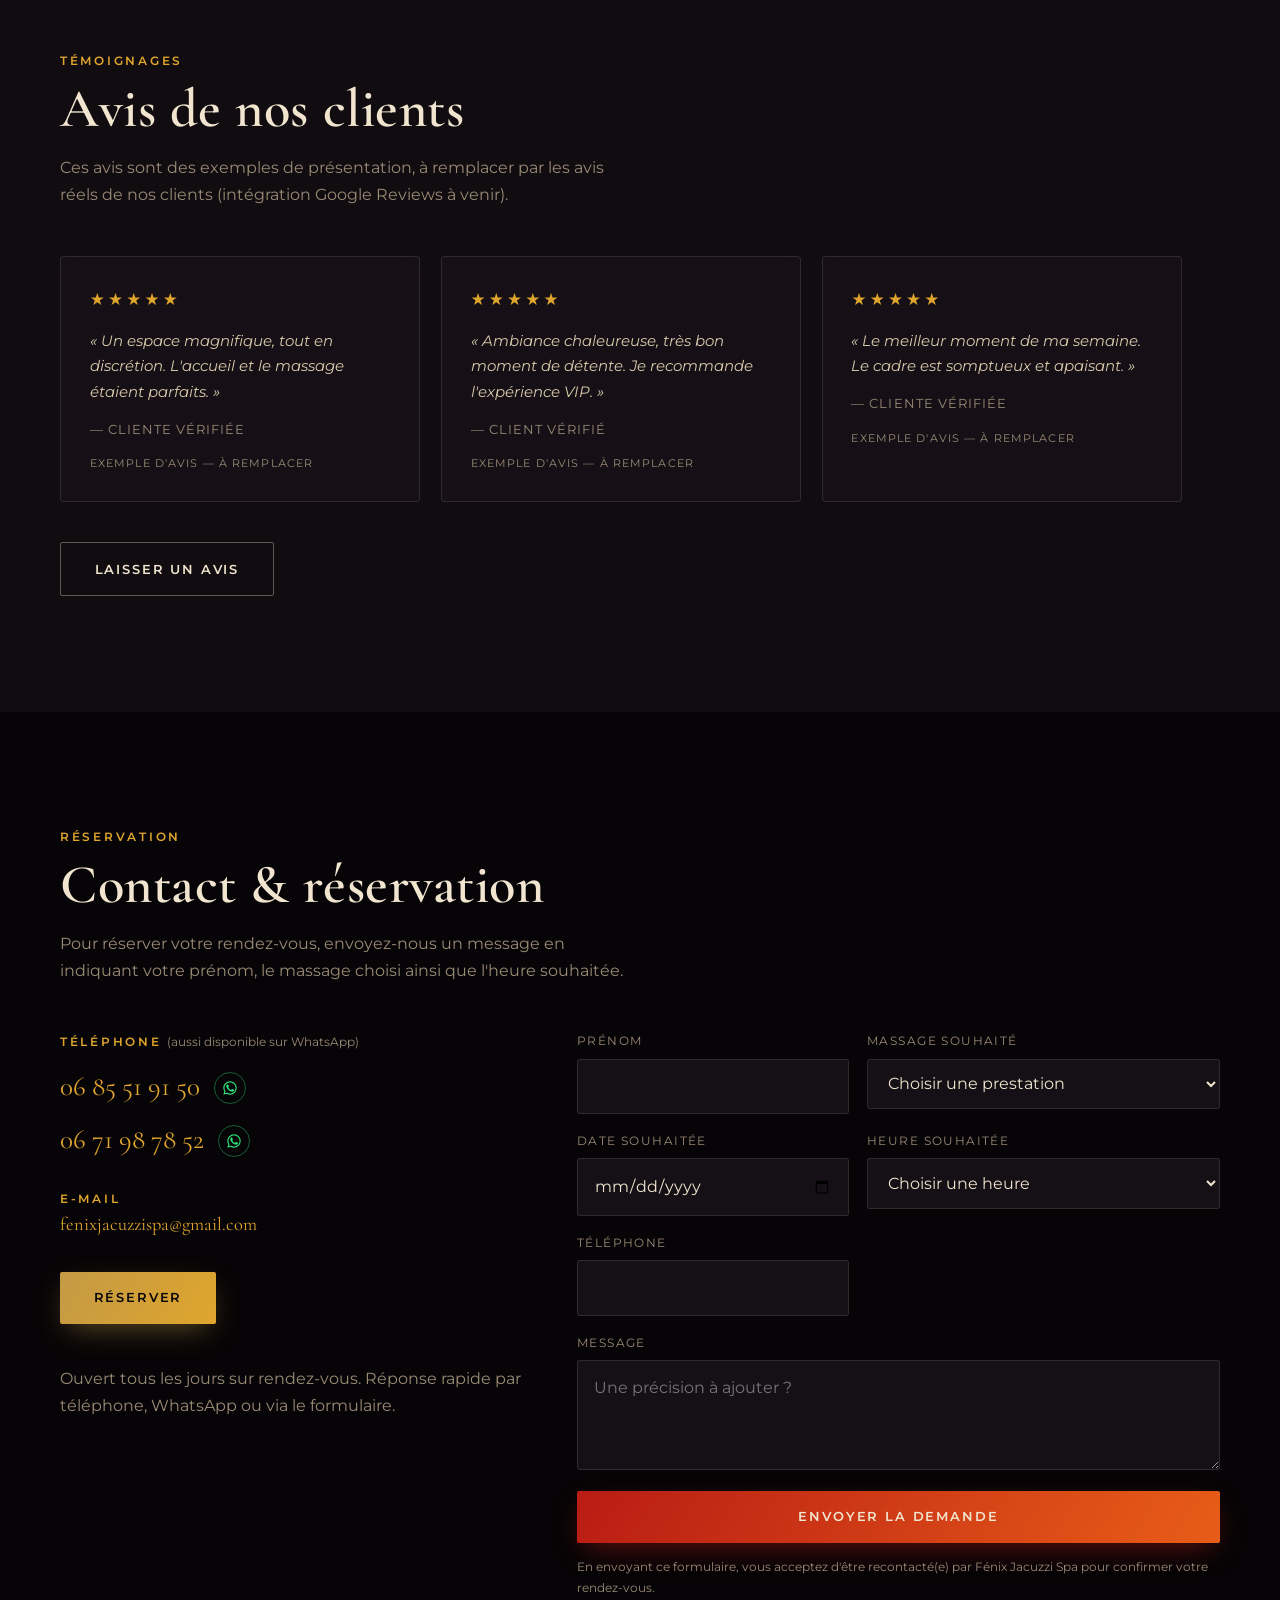
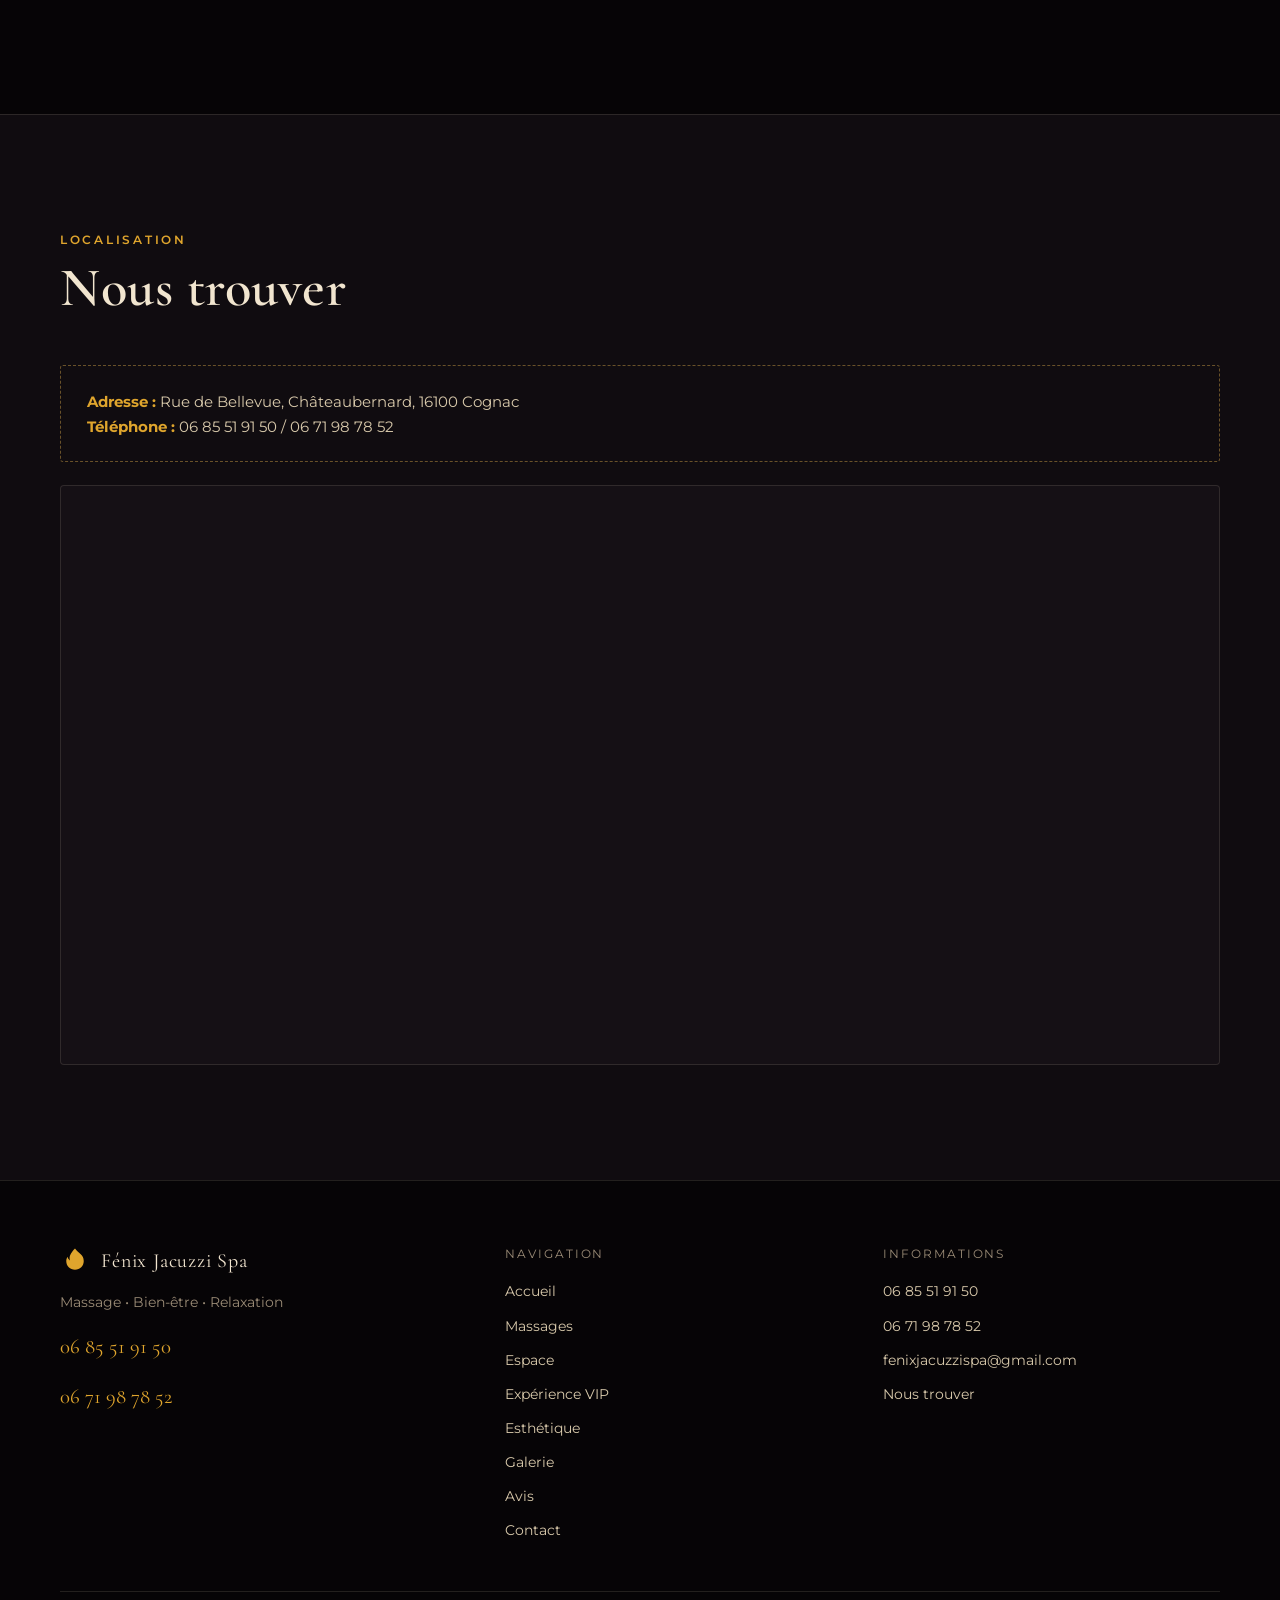
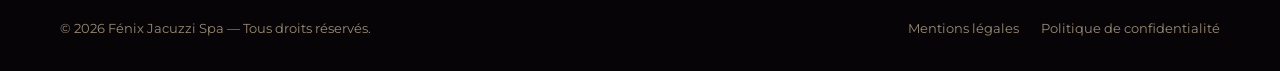
==== commit 1a2a8a76: "Ajoute un espacement entre le libellé Téléphone et les numéros" ====
--- a/index.html
+++ b/index.html
@@ -13,7 +13,7 @@
 <link rel="stylesheet" href="https://fonts.googleapis.com/css2?family=Cormorant+Garamond:ital,wght@0,500;0,600;0,700;1,500;1,600&family=Montserrat:wght@300;400;500;600;700&display=swap" />
 
 <link rel="preload" as="image" href="assets/img/phoenix-hero.webp" fetchpriority="high" />
-<link rel="stylesheet" href="styles.css?v=20260930m" />
+<link rel="stylesheet" href="styles.css?v=20260930n" />
 </head>
 <body>
 <a class="skip-link" href="#contenu-principal">Aller au contenu principal</a>
@@ -597,6 +597,6 @@
 <script defer src="lib/gsap.min.js"></script>
 <script defer src="lib/ScrollTrigger.min.js"></script>
 <script defer src="lib/manifest.js"></script>
-<script defer src="main.js?v=20260930m"></script>
+<script defer src="main.js?v=20260930n"></script>
 </body>
 </html>
--- a/styles.css
+++ b/styles.css
@@ -509,7 +509,7 @@
 @media (min-width: 960px) { .contact-grid { grid-template-columns: .85fr 1.15fr; } }
 .contact-info { display: flex; flex-direction: column; gap: 1.6rem; }
 .kicker-hint { text-transform: none; letter-spacing: 0; color: var(--text-mute); font-weight: 400; font-size: .72rem; }
-.contact-phones { display: flex; flex-direction: column; gap: .5rem; }
+.contact-phones { display: flex; flex-direction: column; gap: .5rem; margin-top: .8rem; }
 .phone-row { display: flex; align-items: center; gap: .9rem; }
 .contact-phone {
   display: block;
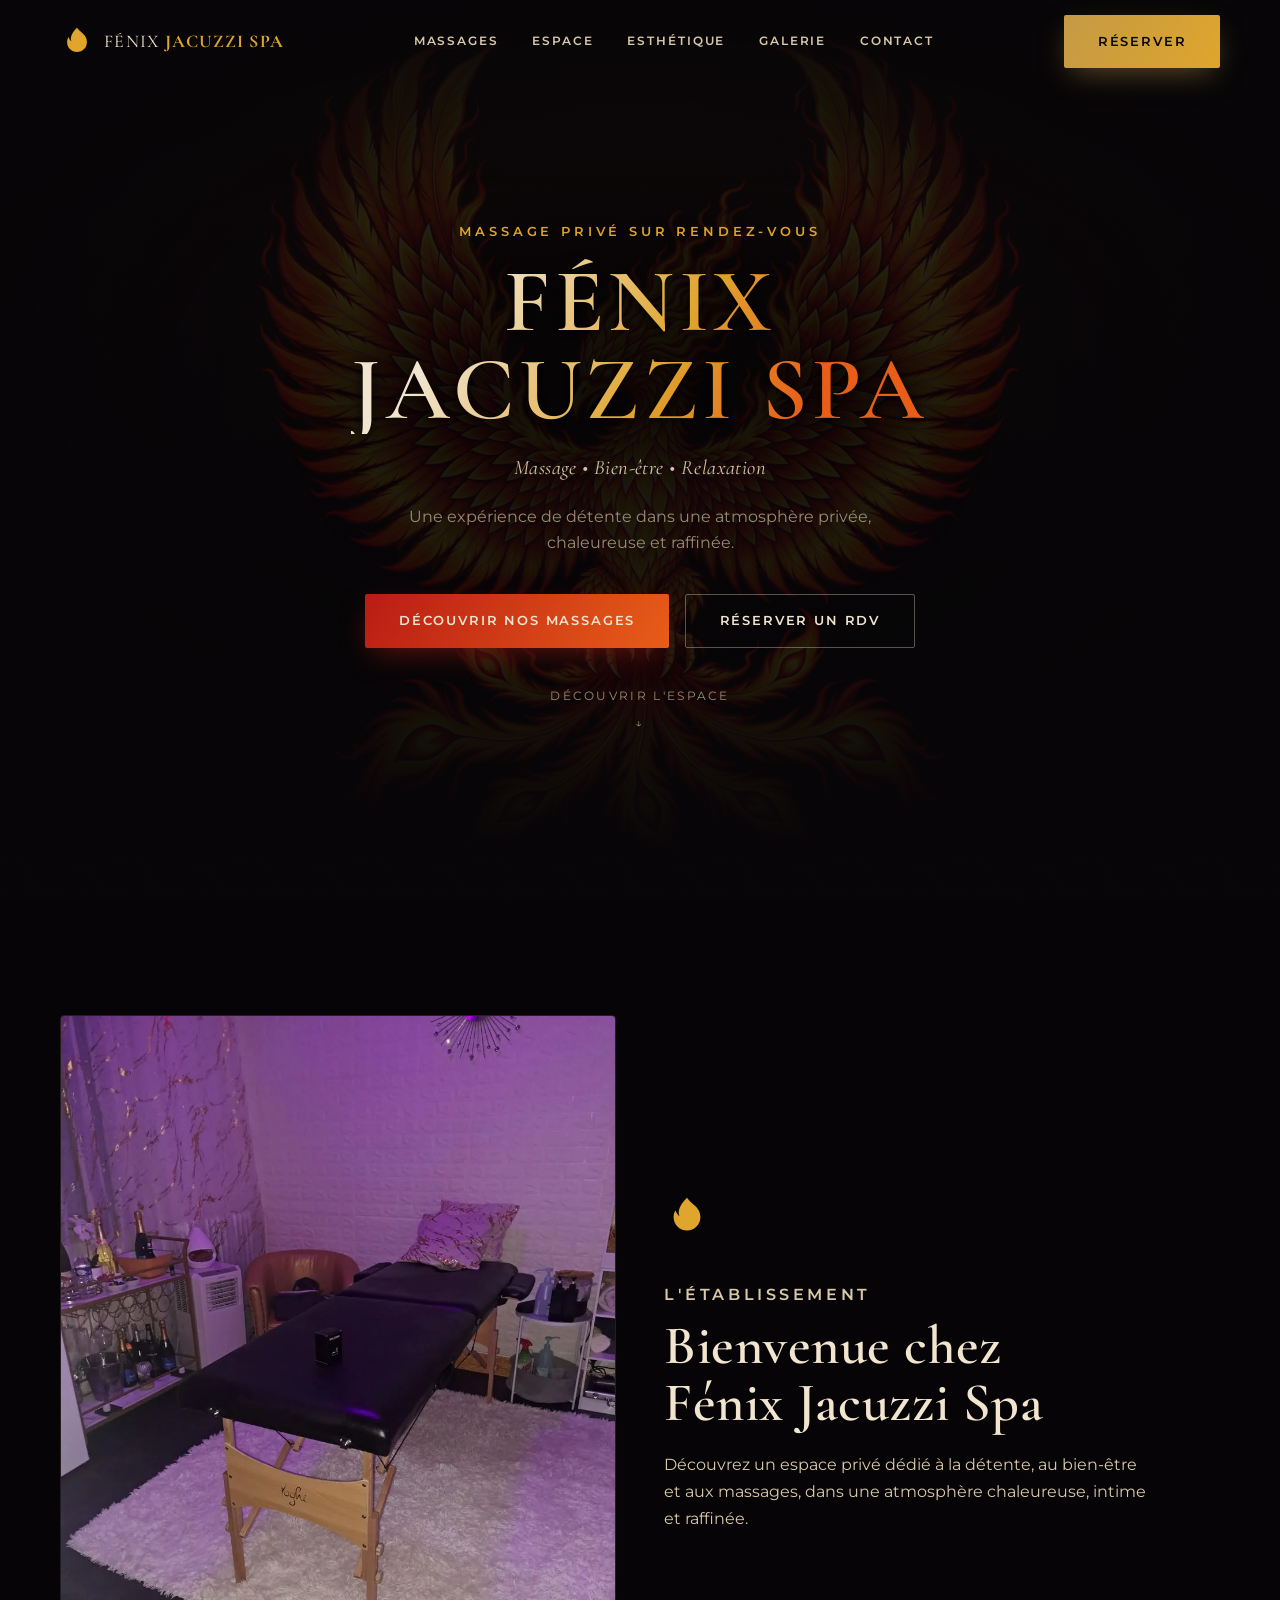
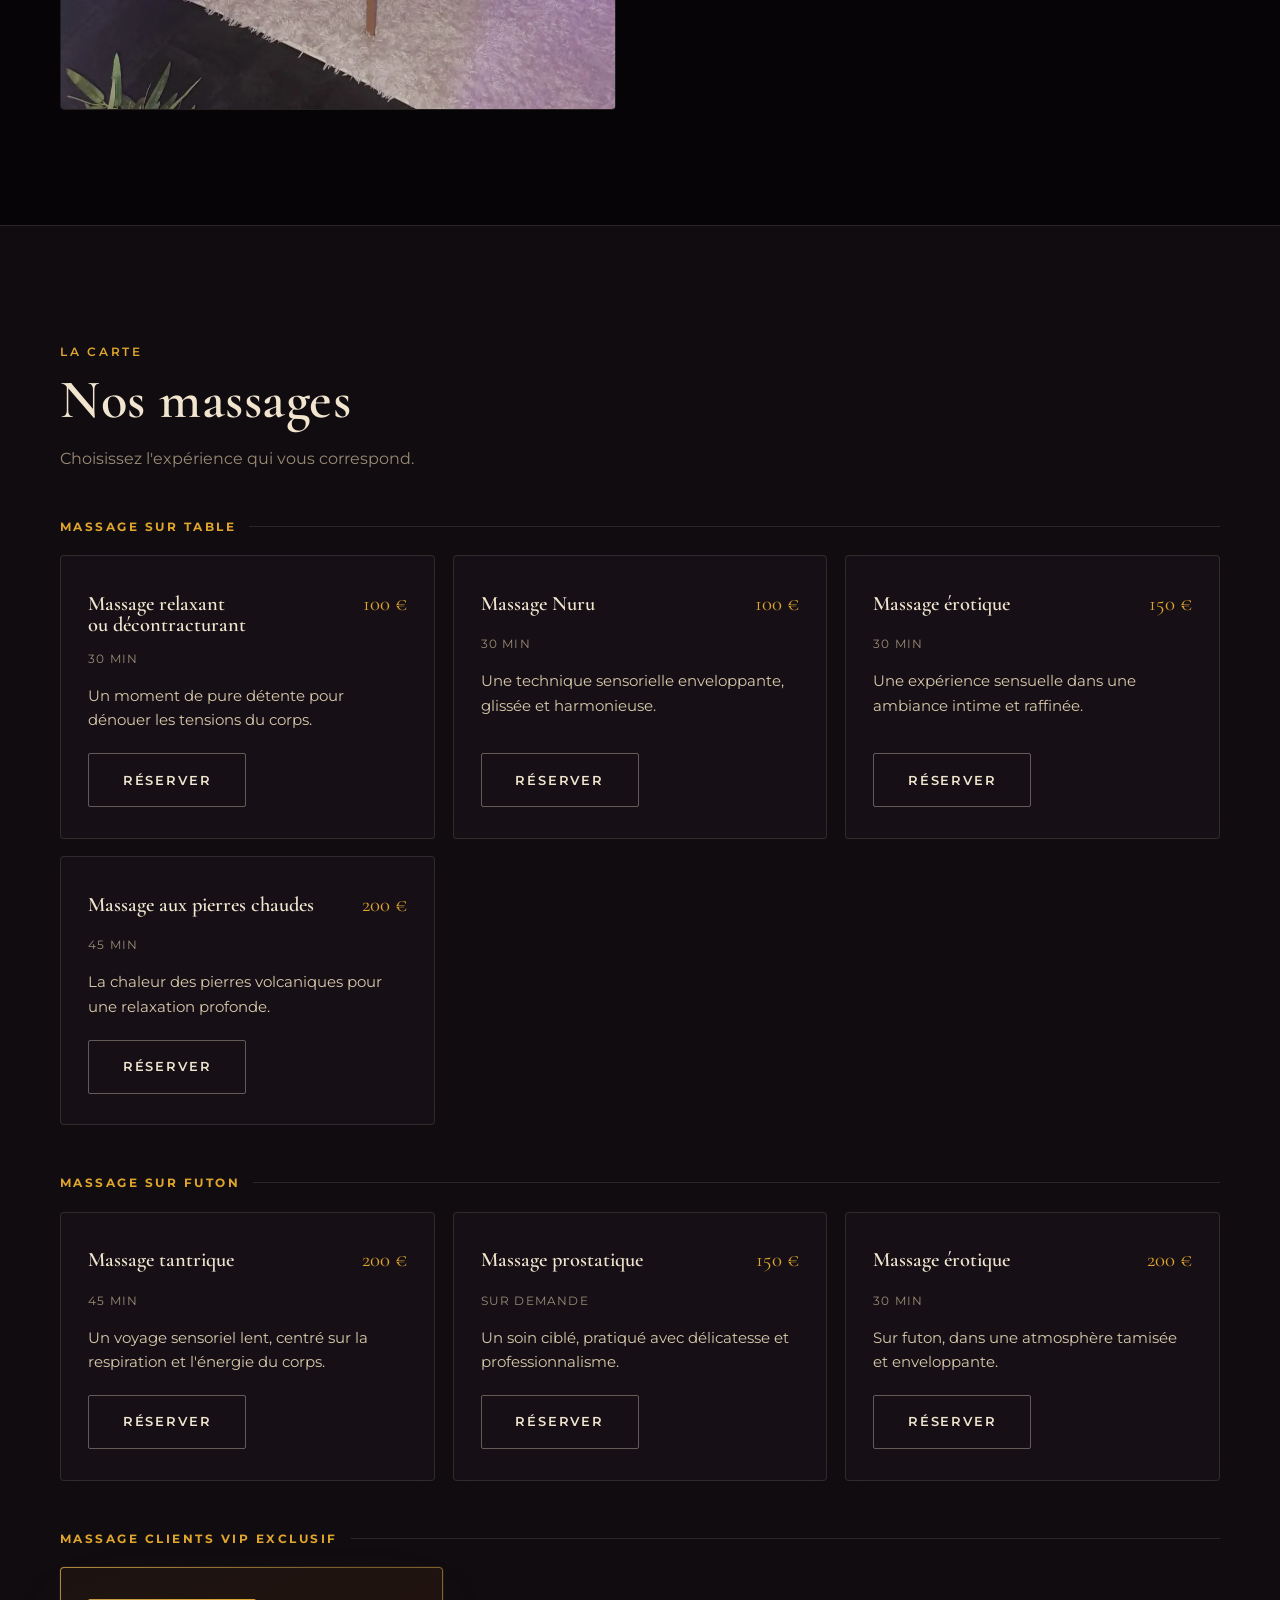
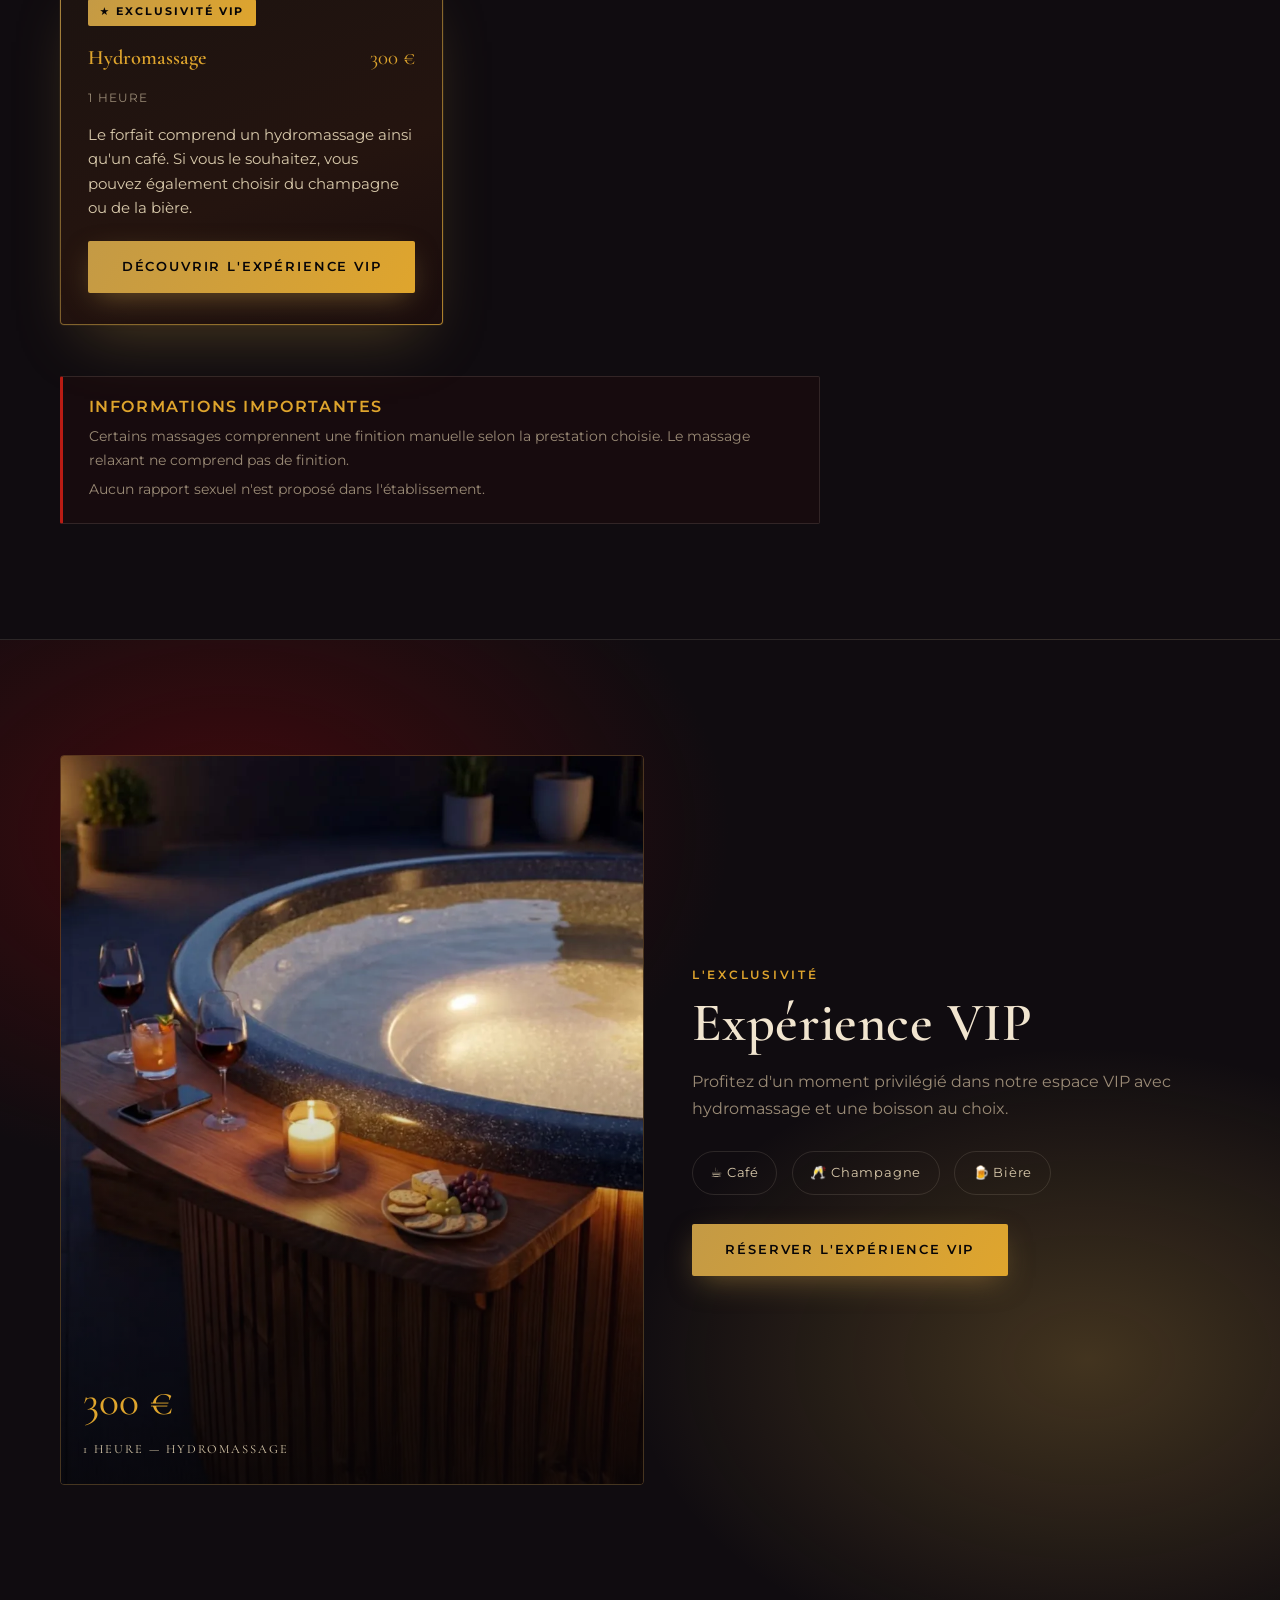
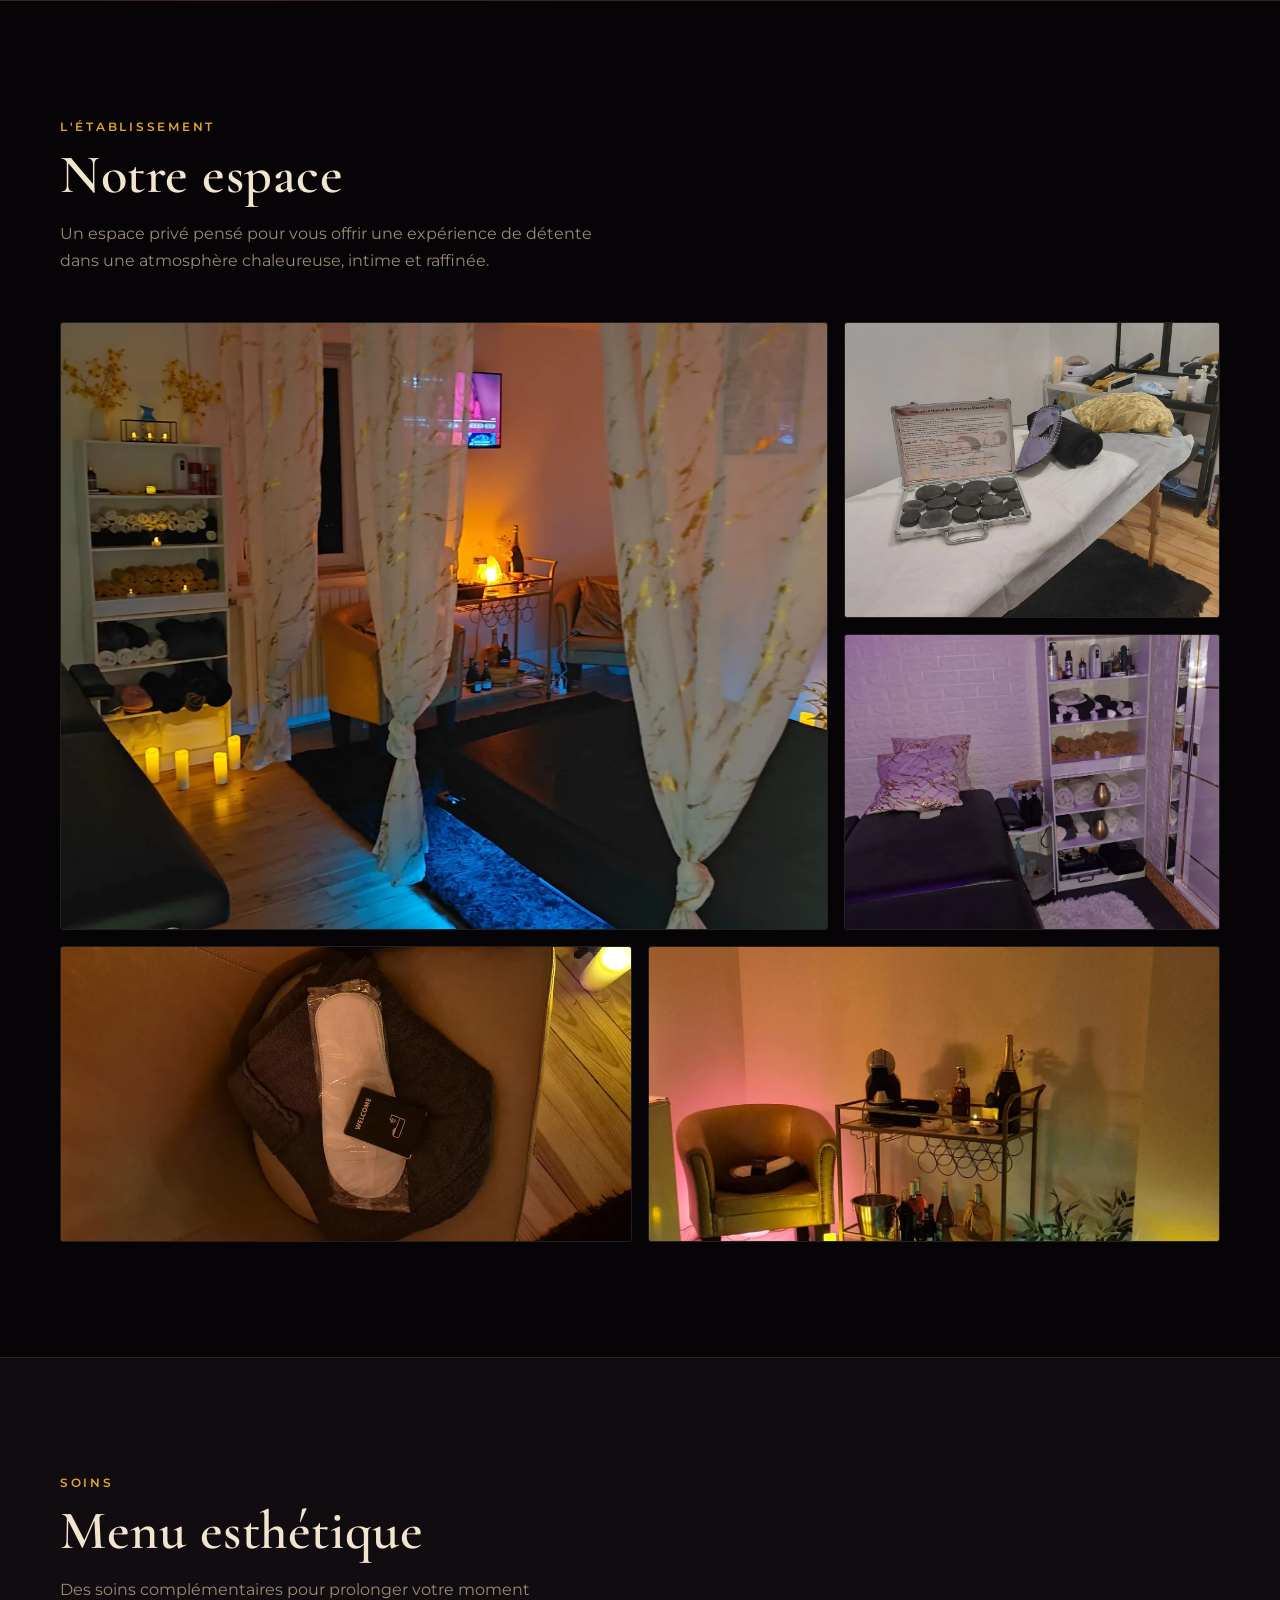
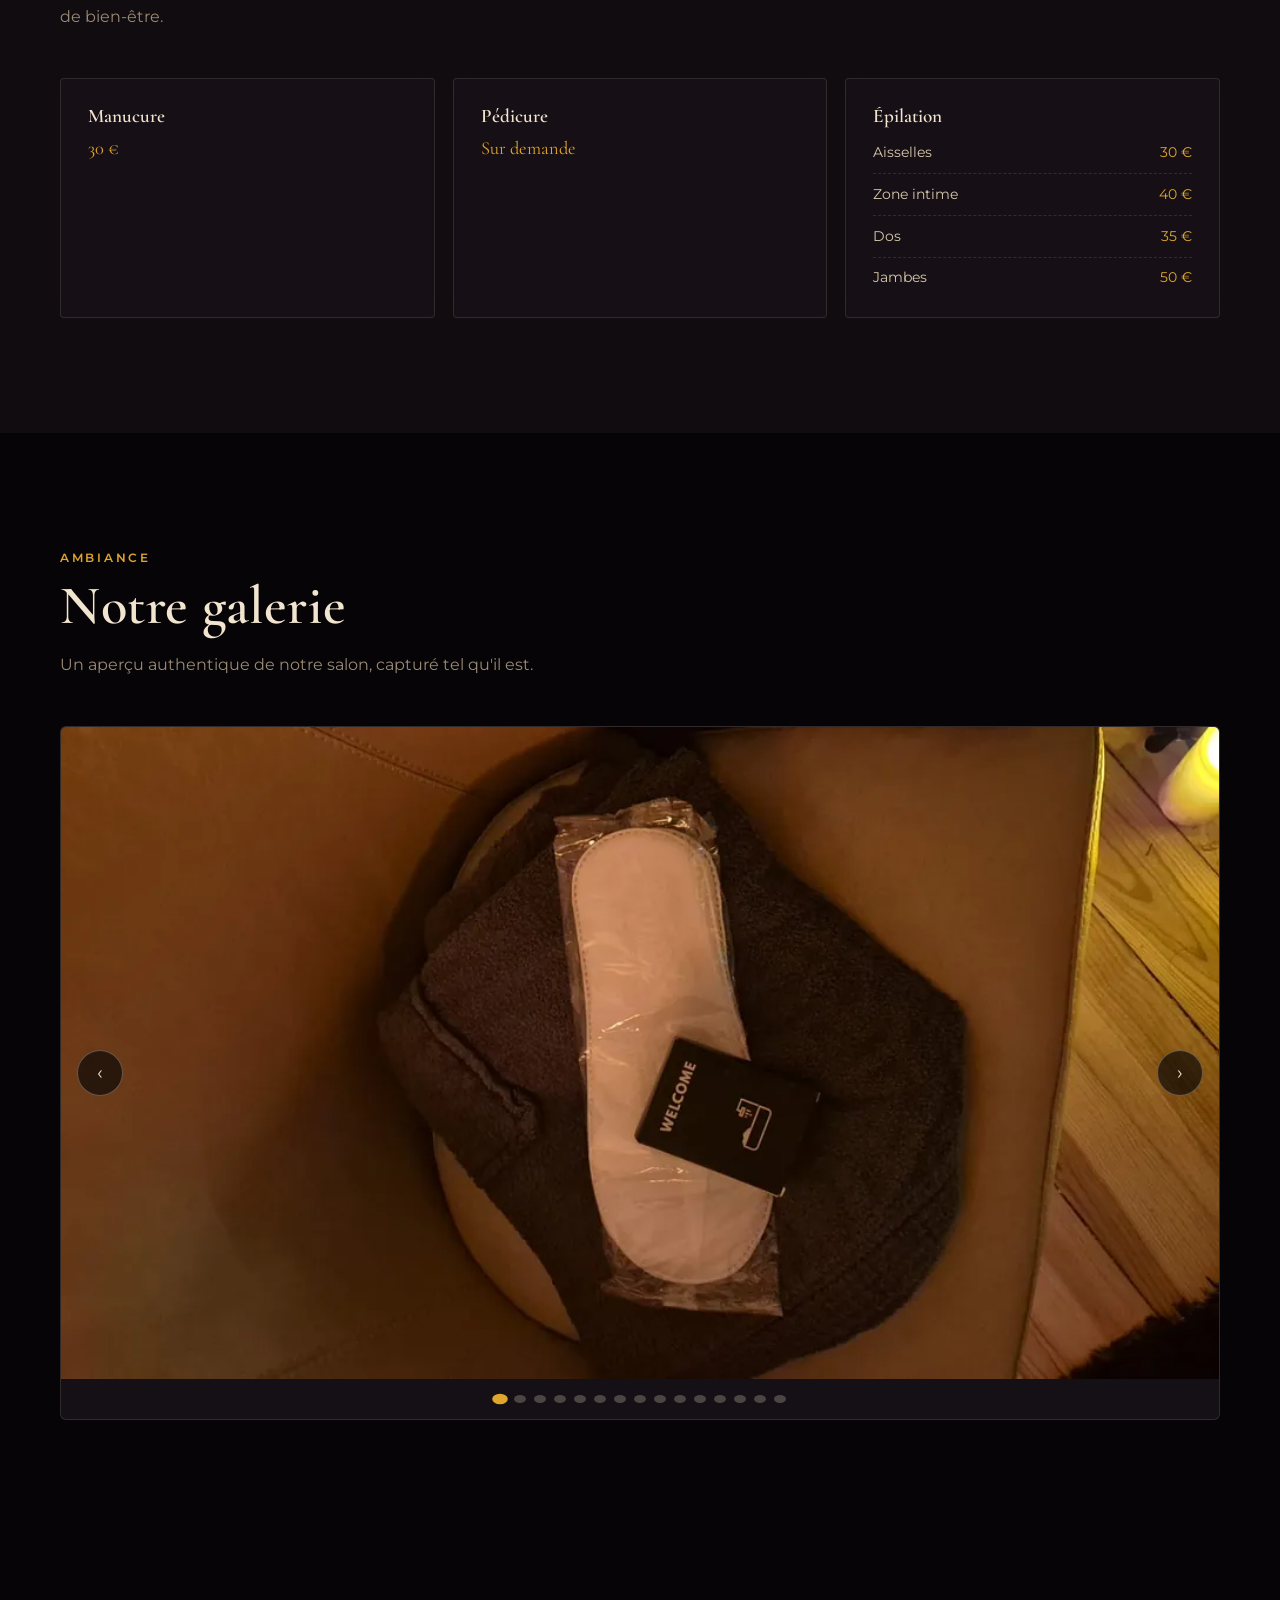
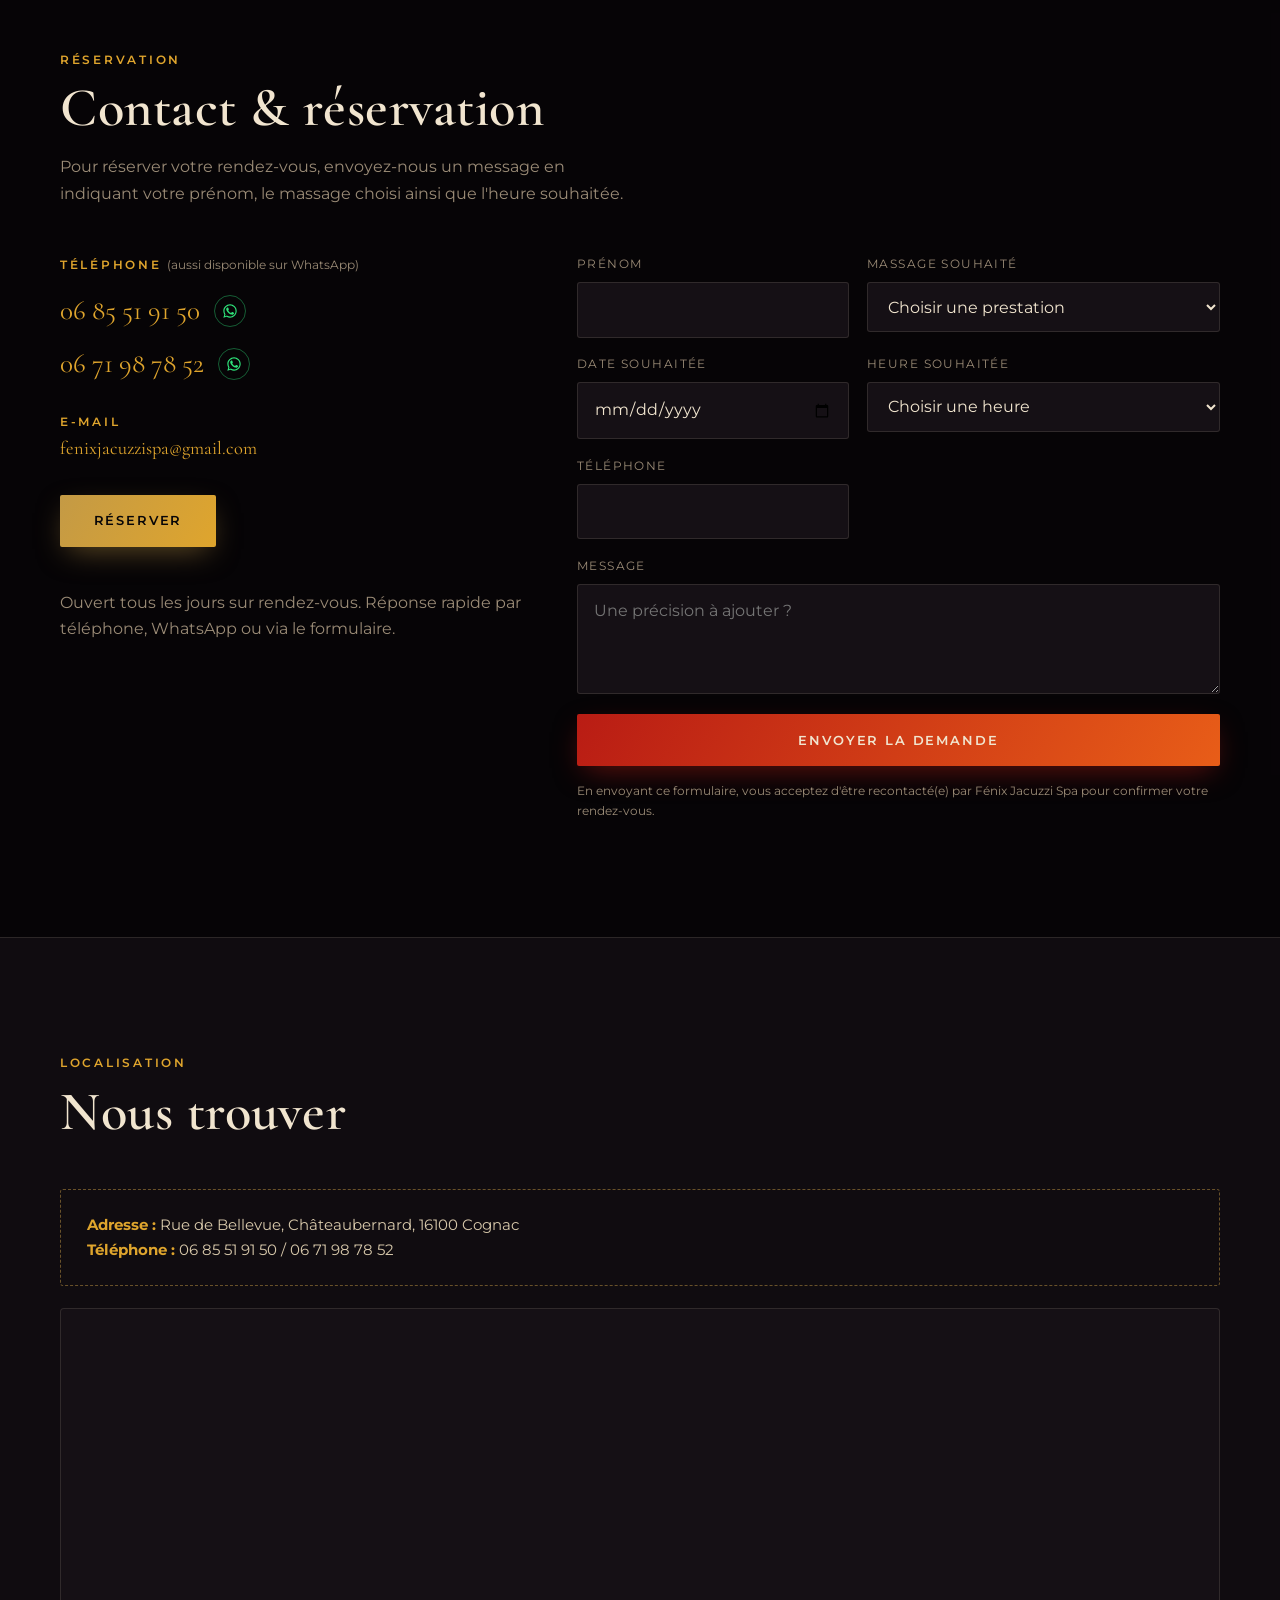
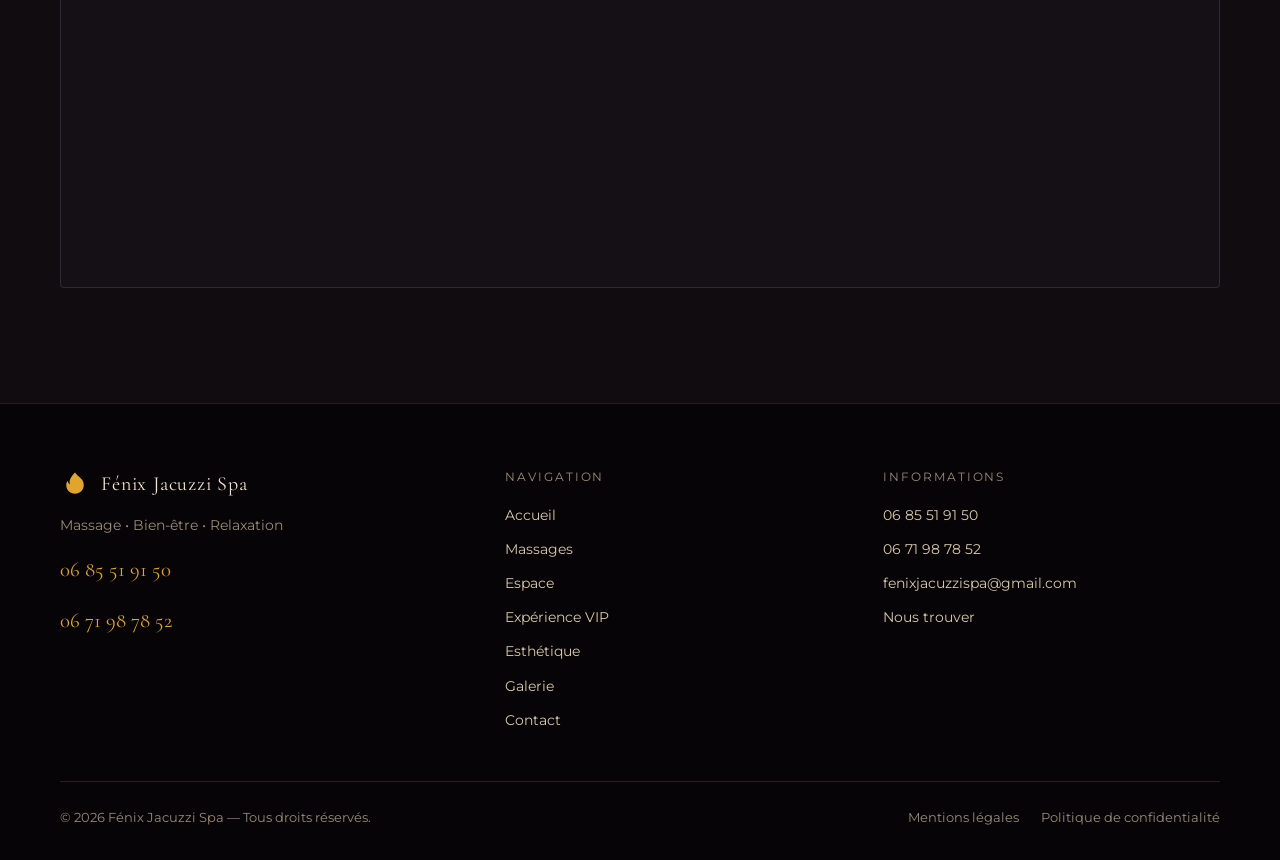
==== commit 593c4244: "Masque temporairement la section Avis et ses liens de menu Co-Authored-By: Claude Sonnet 5 <noreply@" ====
--- a/index.html
+++ b/index.html
@@ -13,7 +13,7 @@
 <link rel="stylesheet" href="https://fonts.googleapis.com/css2?family=Cormorant+Garamond:ital,wght@0,500;0,600;0,700;1,500;1,600&family=Montserrat:wght@300;400;500;600;700&display=swap" />
 
 <link rel="preload" as="image" href="assets/img/phoenix-hero.webp" fetchpriority="high" />
-<link rel="stylesheet" href="styles.css?v=20260930n" />
+<link rel="stylesheet" href="styles.css?v=20260930o" />
 </head>
 <body>
 <a class="skip-link" href="#contenu-principal">Aller au contenu principal</a>
@@ -44,7 +44,6 @@
       <a href="#espace">Espace</a>
       <a href="#esthetique">Esthétique</a>
       <a href="#galerie">Galerie</a>
-      <a href="#avis">Avis</a>
       <a href="#contact">Contact</a>
     </nav>
 
@@ -61,7 +60,6 @@
   <a href="#espace">Espace</a>
   <a href="#esthetique">Esthétique</a>
   <a href="#galerie">Galerie</a>
-  <a href="#avis">Avis</a>
   <a href="#contact">Contact</a>
 </div>
 
@@ -347,7 +345,7 @@
   <img src="" alt="" data-lightbox-img />
 </div>
 
-<!-- ===================== AVIS ===================== -->
+<!-- ===================== AVIS (masqué temporairement) =====================
 <section class="section-pad section-alt section-line" id="avis">
   <div class="container">
     <div class="section-head reveal" data-reveal>
@@ -380,6 +378,7 @@
     <a class="btn btn-ghost" href="#contact" style="margin-top:2rem;">Laisser un avis</a>
   </div>
 </section>
+===================== FIN AVIS ===================== -->
 
 <!-- ===================== CONTACT & RÉSERVATION ===================== -->
 <section class="section-pad" id="contact">
@@ -566,7 +565,6 @@
           <a href="#vip">Expérience VIP</a>
           <a href="#esthetique">Esthétique</a>
           <a href="#galerie">Galerie</a>
-          <a href="#avis">Avis</a>
           <a href="#contact">Contact</a>
         </div>
       </div>
@@ -597,6 +595,6 @@
 <script defer src="lib/gsap.min.js"></script>
 <script defer src="lib/ScrollTrigger.min.js"></script>
 <script defer src="lib/manifest.js"></script>
-<script defer src="main.js?v=20260930n"></script>
+<script defer src="main.js?v=20260930o"></script>
 </body>
 </html>
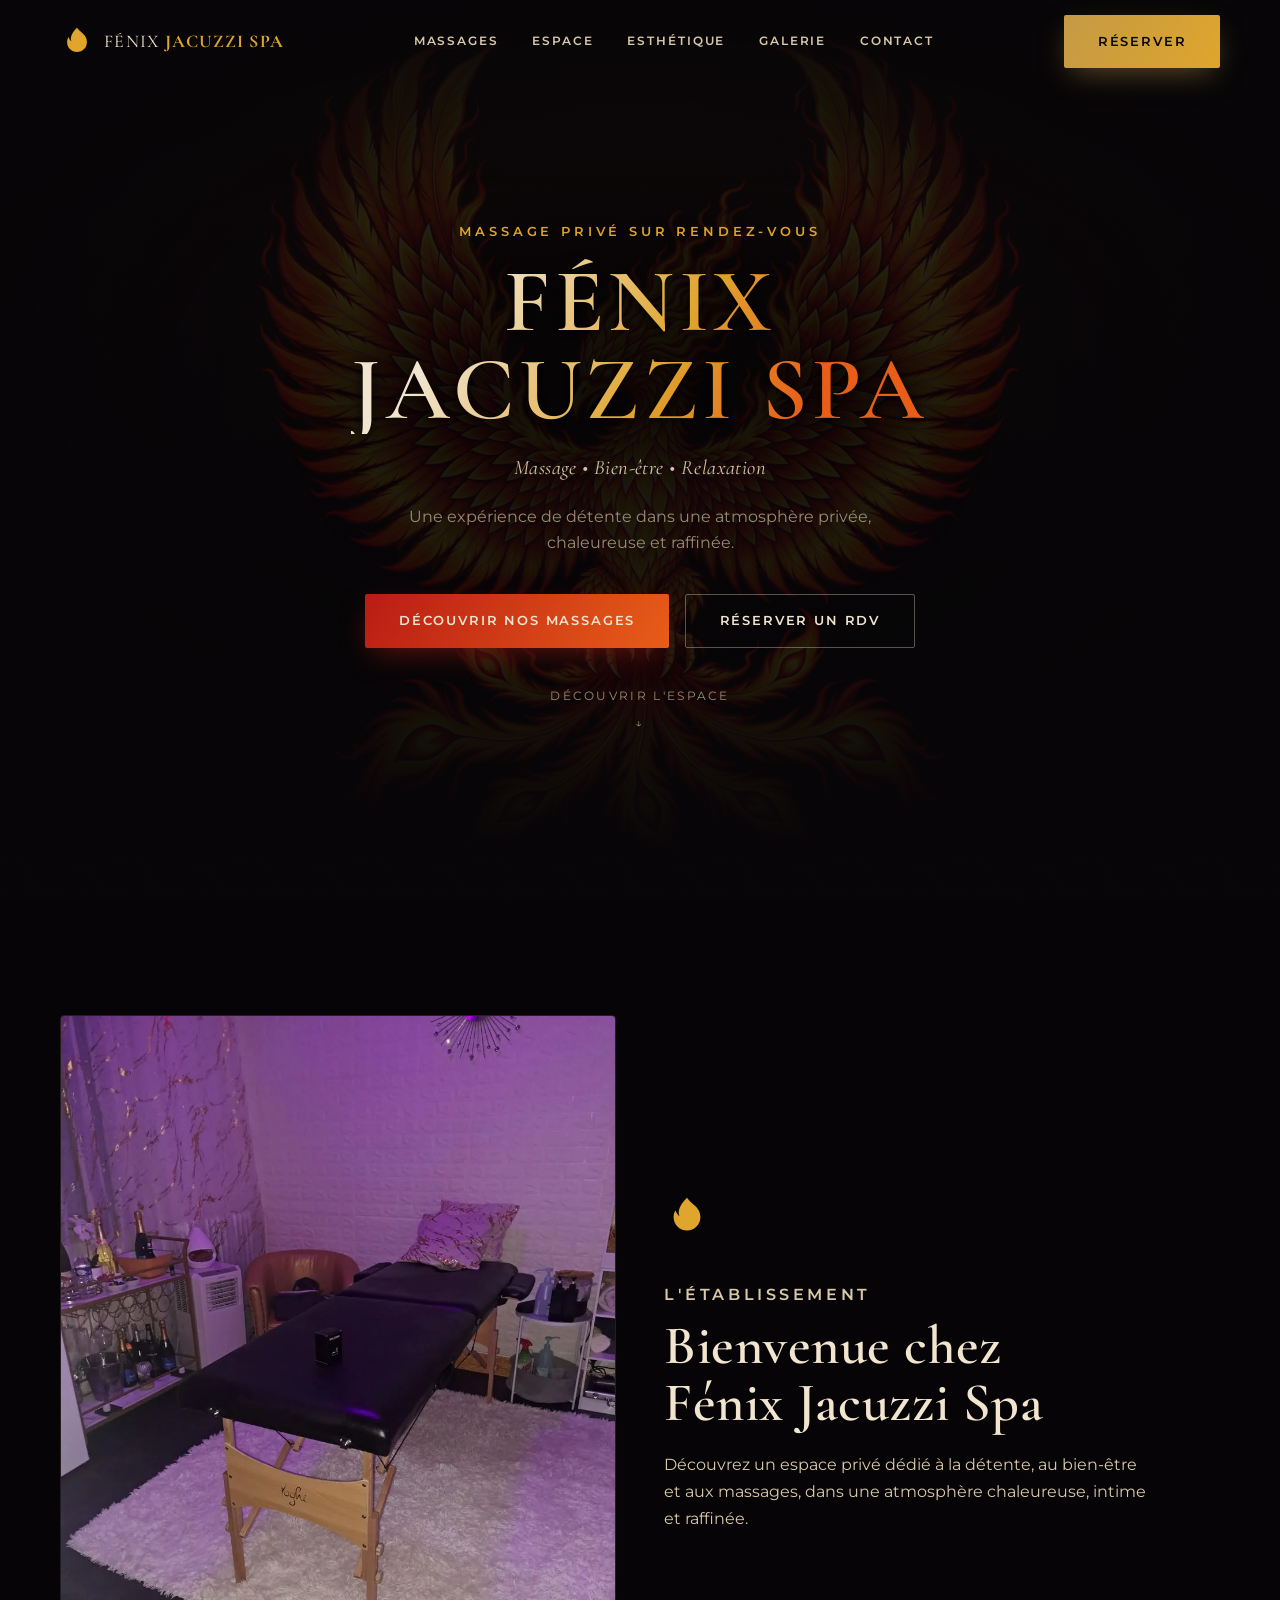
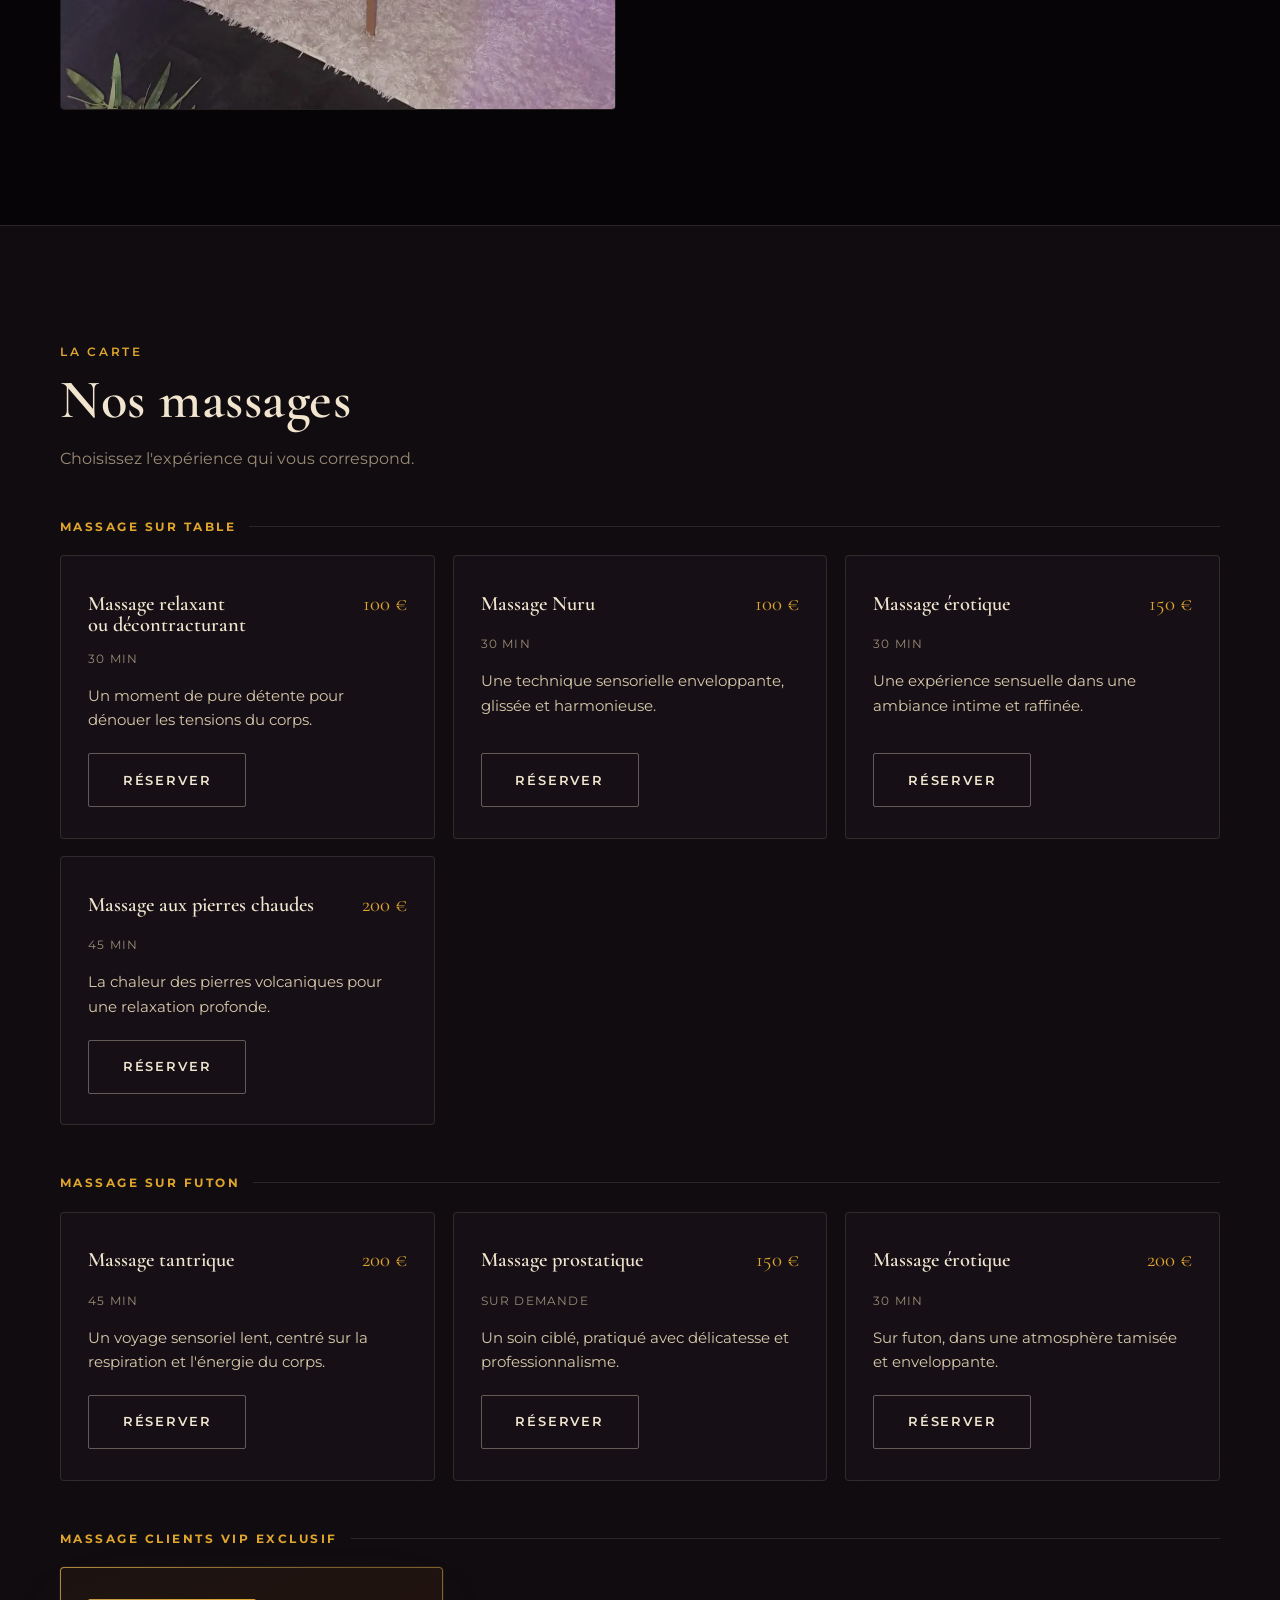
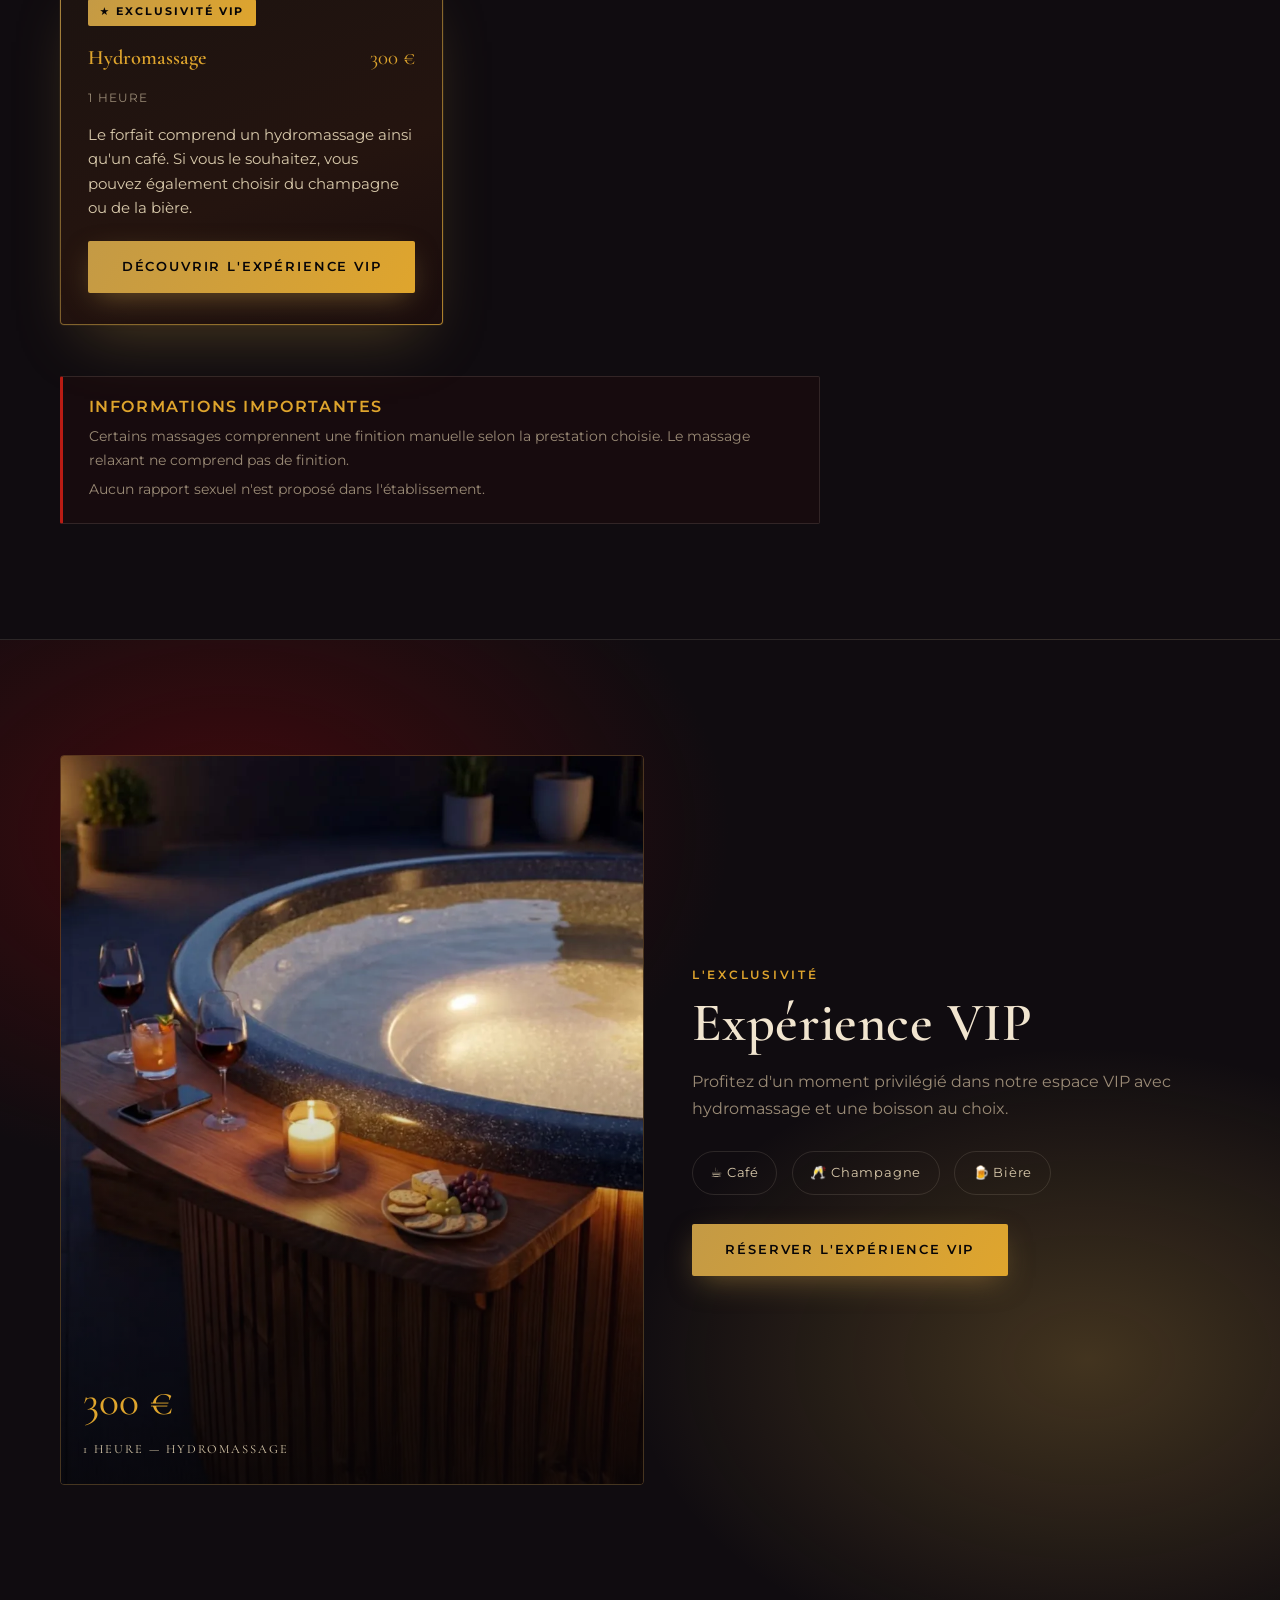
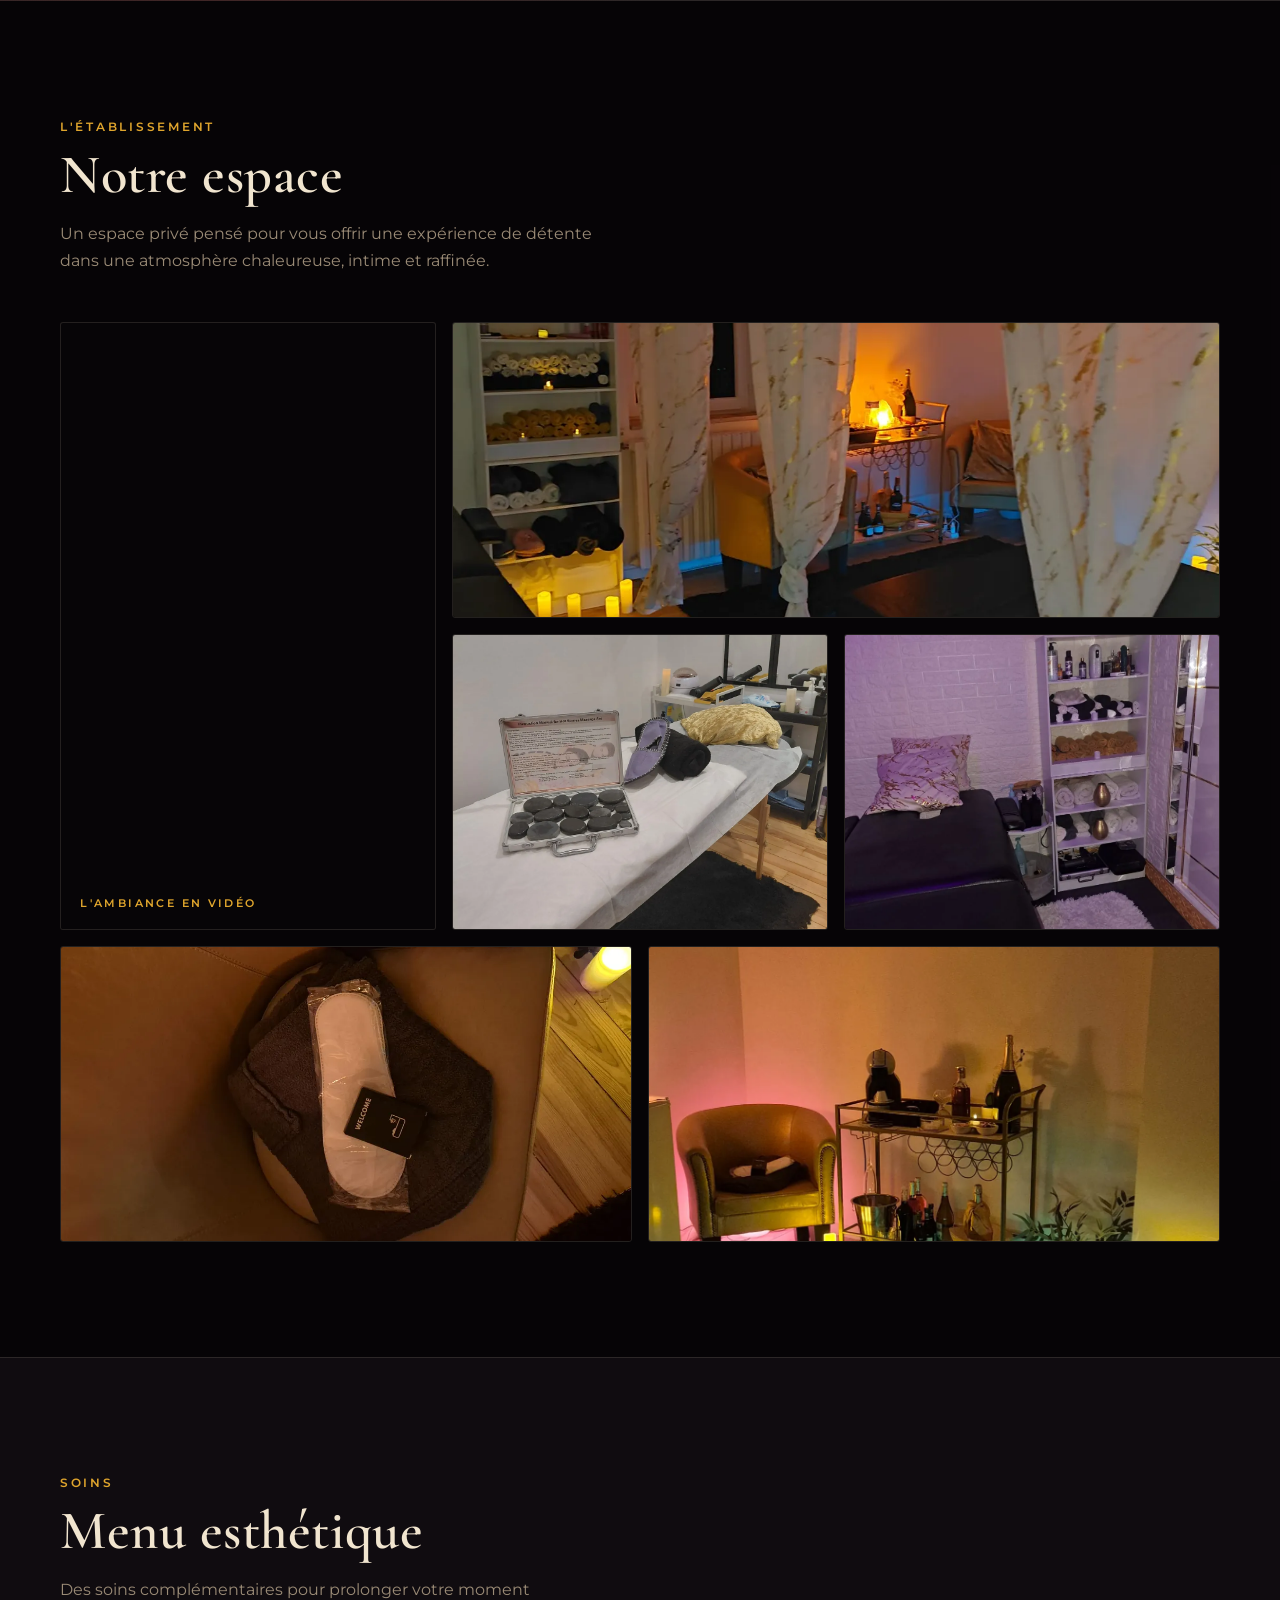
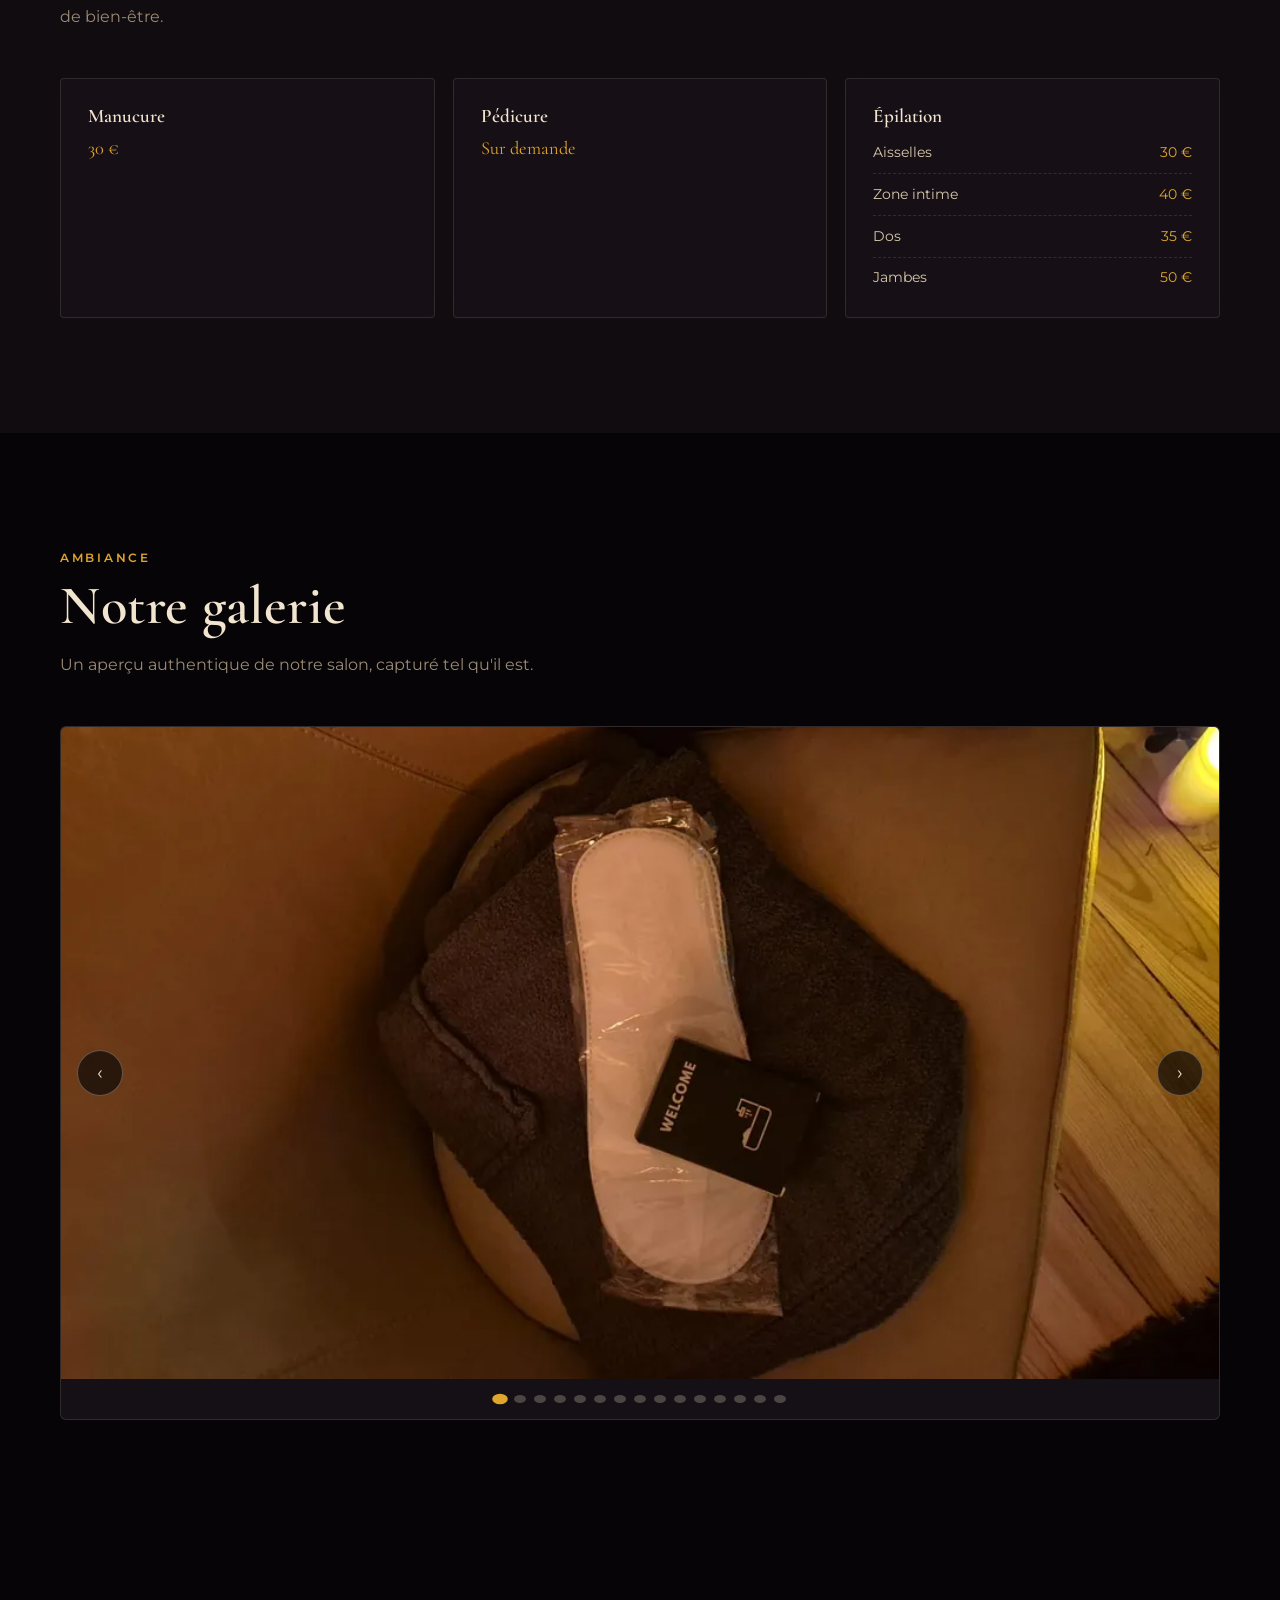
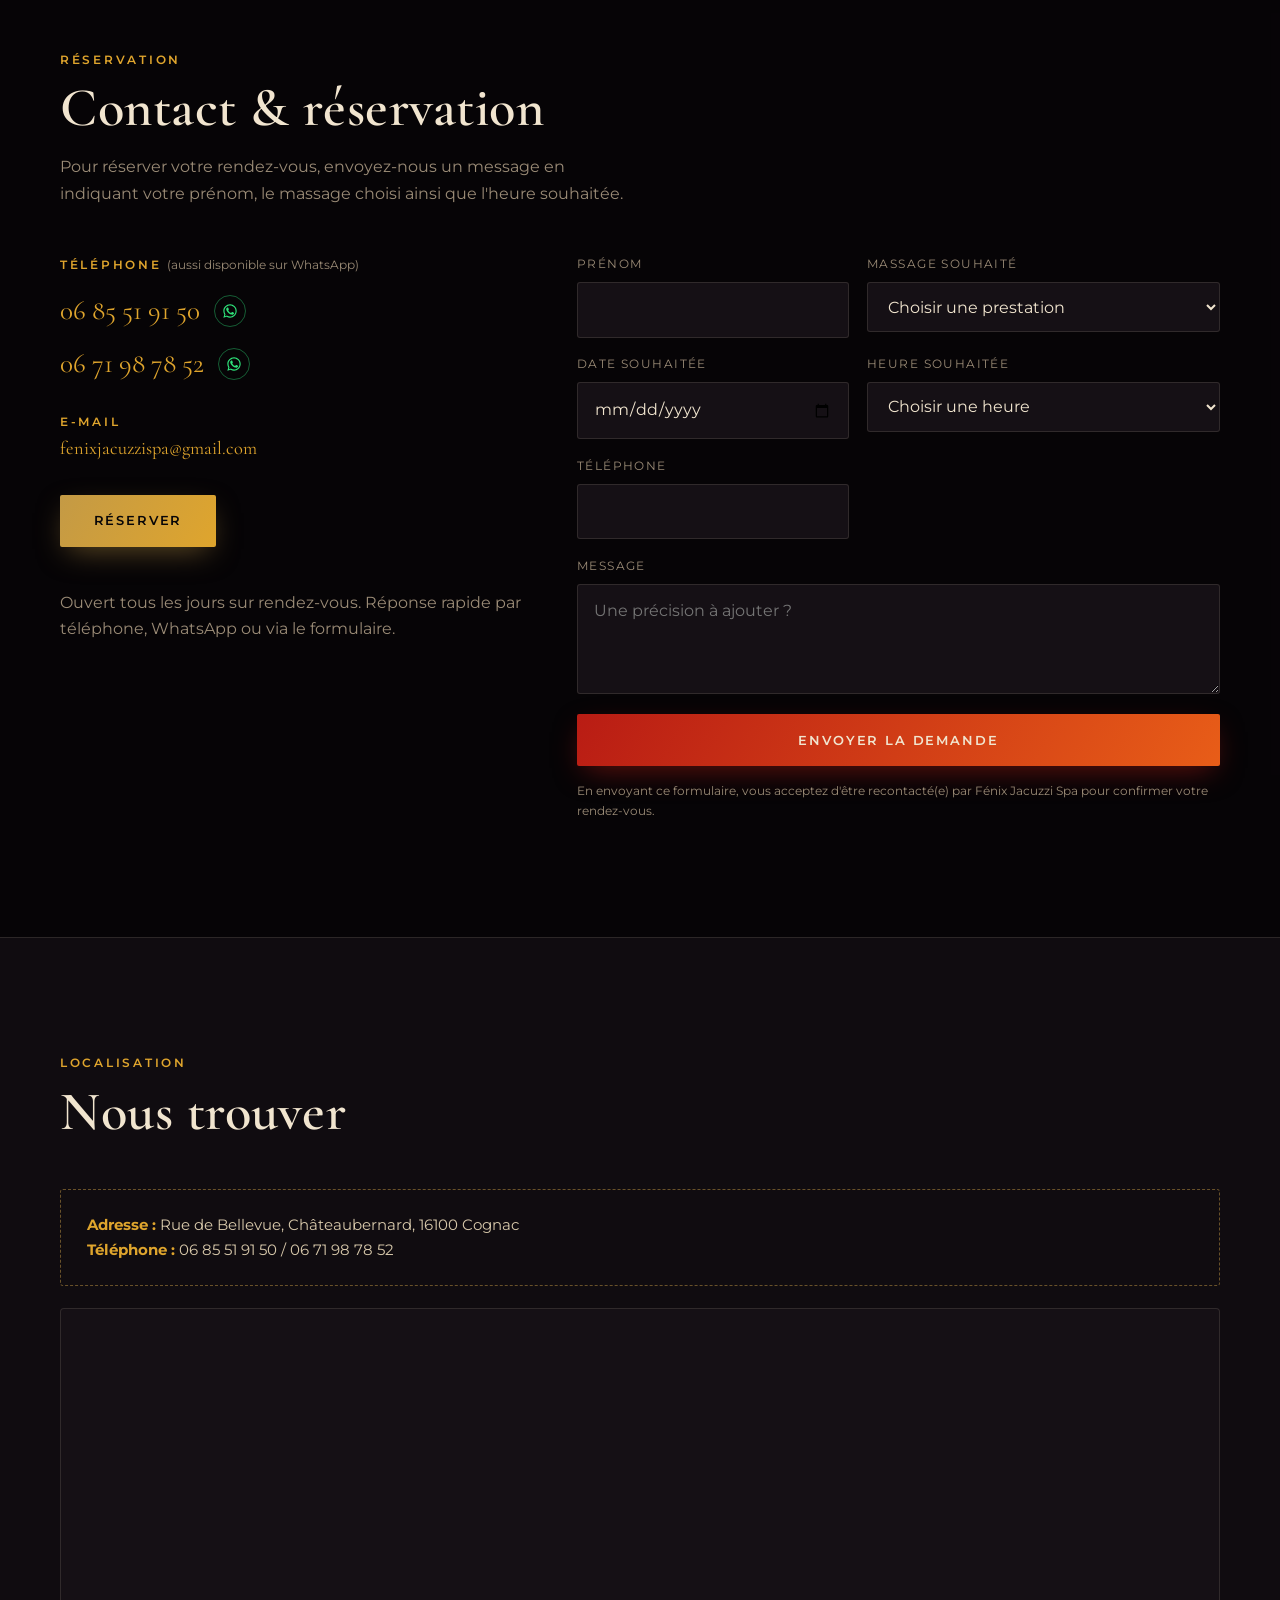
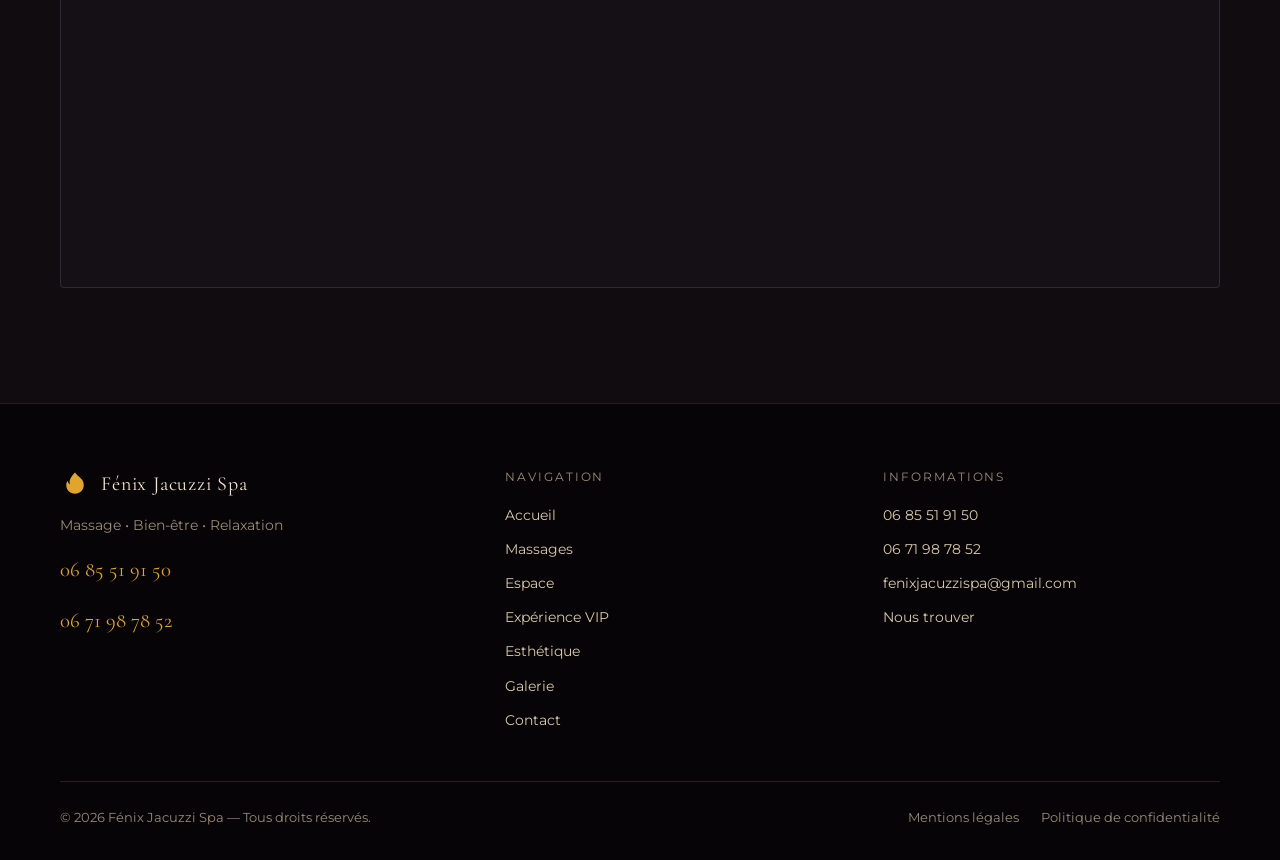
==== commit e818af90: "Ajoute la vidéo verticale du salon dans la mosaïque Notre espace Co-Authored-By: Claude Sonnet 5.5 <" ====
--- a/index.html
+++ b/index.html
@@ -13,7 +13,7 @@
 <link rel="stylesheet" href="https://fonts.googleapis.com/css2?family=Cormorant+Garamond:ital,wght@0,500;0,600;0,700;1,500;1,600&family=Montserrat:wght@300;400;500;600;700&display=swap" />
 
 <link rel="preload" as="image" href="assets/img/phoenix-hero.webp" fetchpriority="high" />
-<link rel="stylesheet" href="styles.css?v=20260930o" />
+<link rel="stylesheet" href="styles.css?v=20260930r" />
 </head>
 <body>
 <a class="skip-link" href="#contenu-principal">Aller au contenu principal</a>
@@ -230,6 +230,10 @@
     </div>
 
     <div class="espace-composition reveal" data-reveal>
+      <figure class="espace-item-v">
+        <video src="assets/video/visite-salon.mp4" muted loop playsinline autoplay preload="metadata" aria-label="Visite vidéo de notre espace avec jacuzzi"></video>
+        <figcaption class="espace-video-label">L'ambiance en vidéo</figcaption>
+      </figure>
       <figure class="espace-item-a"><img src="assets/img/rideaux-marbre-entree.webp" alt="Entrée du salon avec rideaux marbrés dorés et éclairage tamisé" loading="lazy" decoding="async" /></figure>
       <figure class="espace-item-b"><img src="assets/img/pierres-chaudes-mallette.webp" alt="Mallette de pierres chaudes de massage prête à l'usage" loading="lazy" decoding="async" /></figure>
       <figure class="espace-item-c"><img src="assets/img/etagere-serviettes-horloge.webp" alt="Étagère de serviettes roulées et bougies décoratives" loading="lazy" decoding="async" /></figure>
@@ -595,6 +599,6 @@
 <script defer src="lib/gsap.min.js"></script>
 <script defer src="lib/ScrollTrigger.min.js"></script>
 <script defer src="lib/manifest.js"></script>
-<script defer src="main.js?v=20260930o"></script>
+<script defer src="main.js?v=20260930r"></script>
 </body>
 </html>
--- a/styles.css
+++ b/styles.css
@@ -395,13 +395,21 @@
 .espace-composition figure { position: relative; overflow: hidden; border-radius: 3px; border: 1px solid var(--line); }
 .espace-composition img { width: 100%; height: 100%; object-fit: cover; transition: transform 1s var(--ease-out); }
 .espace-composition figure:hover img { transform: scale(1.08); }
+.espace-item-v { grid-column: span 6; grid-row: span 4; background: var(--black-deep); }
+.espace-composition .espace-item-v video { width: 100%; height: 100%; object-fit: cover; display: block; }
+.espace-video-label {
+  position: absolute; left: 0; right: 0; bottom: 0; padding: 2.5rem 1.2rem 1rem;
+  background: linear-gradient(to top, rgba(7,5,7,.85), transparent);
+  font-size: .68rem; letter-spacing: .22em; text-transform: uppercase; color: var(--amber); font-weight: 600;
+}
 .espace-item-a { grid-column: span 6; grid-row: span 3; }
 .espace-item-b { grid-column: span 3; grid-row: span 2; }
 .espace-item-c { grid-column: span 3; grid-row: span 2; }
 .espace-item-d { grid-column: span 2; grid-row: span 2; }
 .espace-item-e { grid-column: span 4; grid-row: span 2; }
 @media (min-width: 720px) {
-  .espace-item-a { grid-column: span 4; grid-row: span 4; }
+  .espace-item-v { grid-column: span 2; grid-row: span 4; }
+  .espace-item-a { grid-column: span 4; grid-row: span 2; }
   .espace-item-b { grid-column: span 2; grid-row: span 2; }
   .espace-item-c { grid-column: span 2; grid-row: span 2; }
   .espace-item-d { grid-column: span 3; grid-row: span 2; }
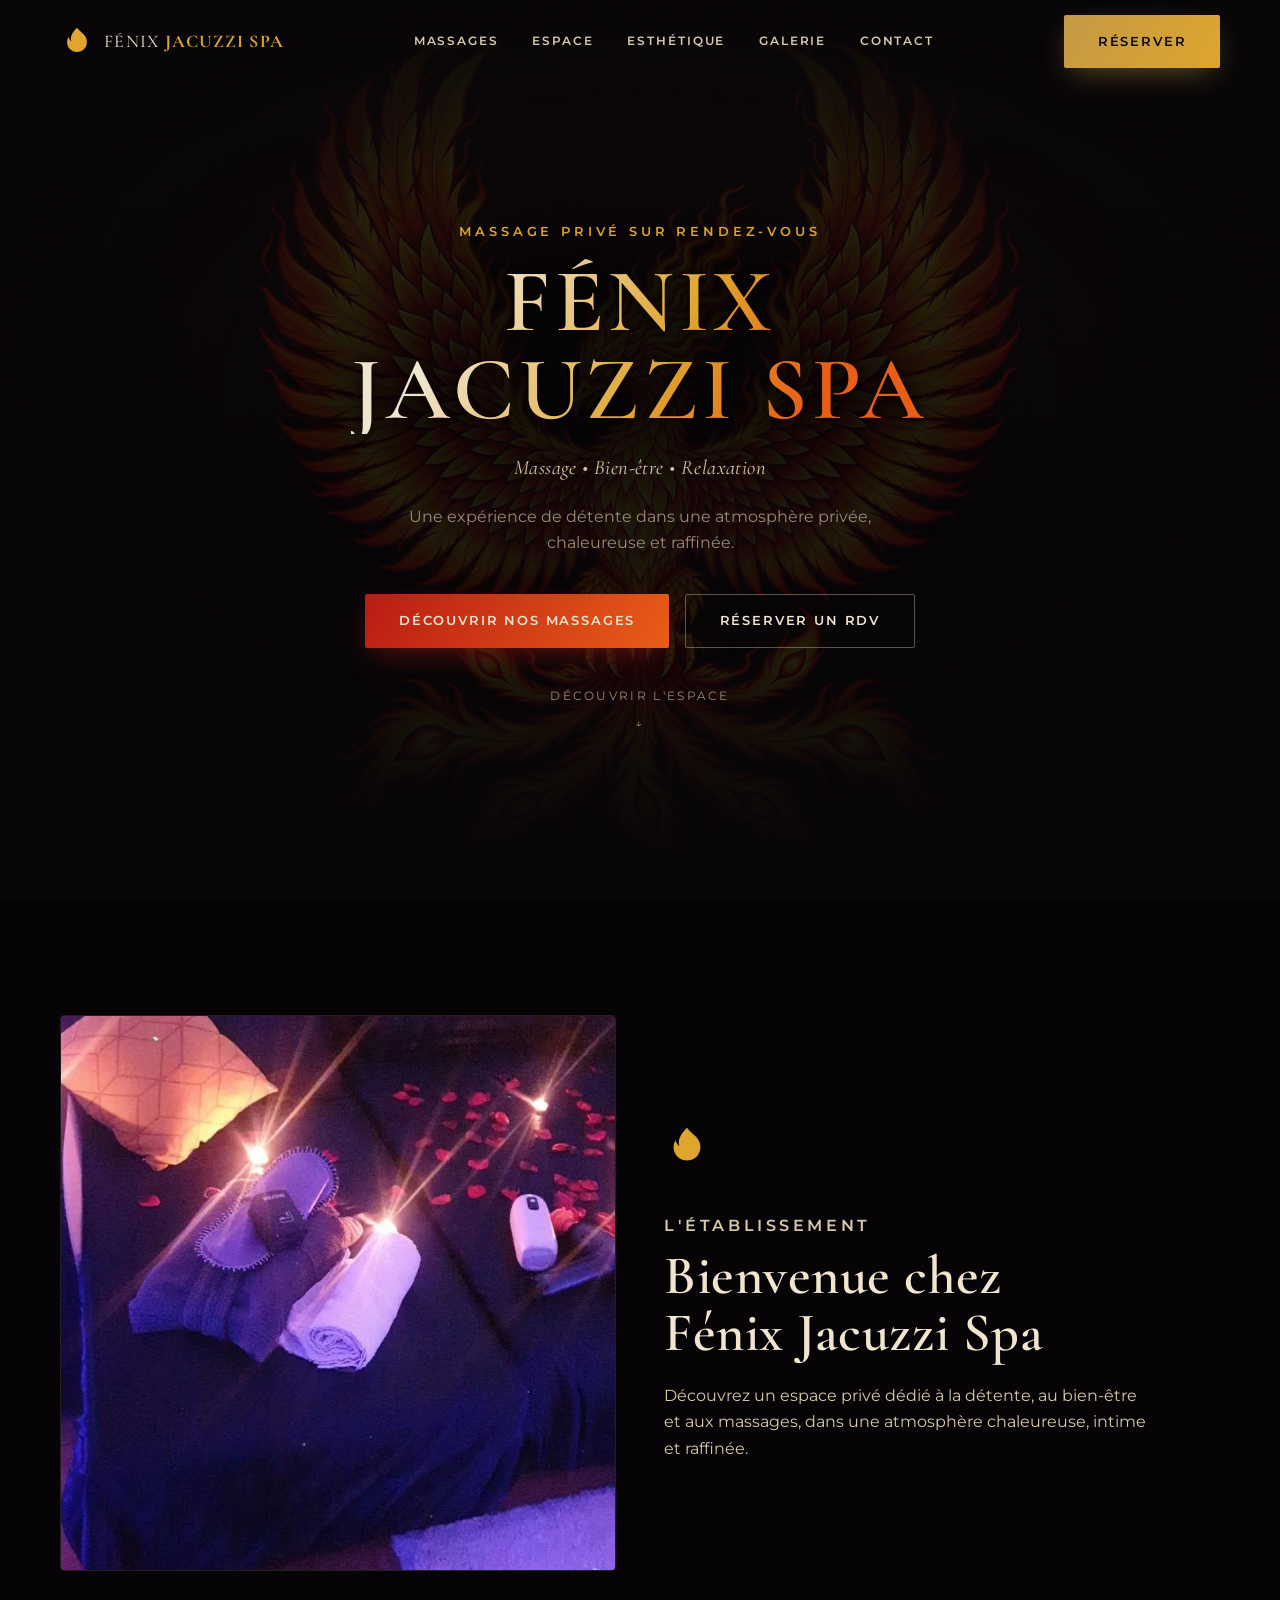
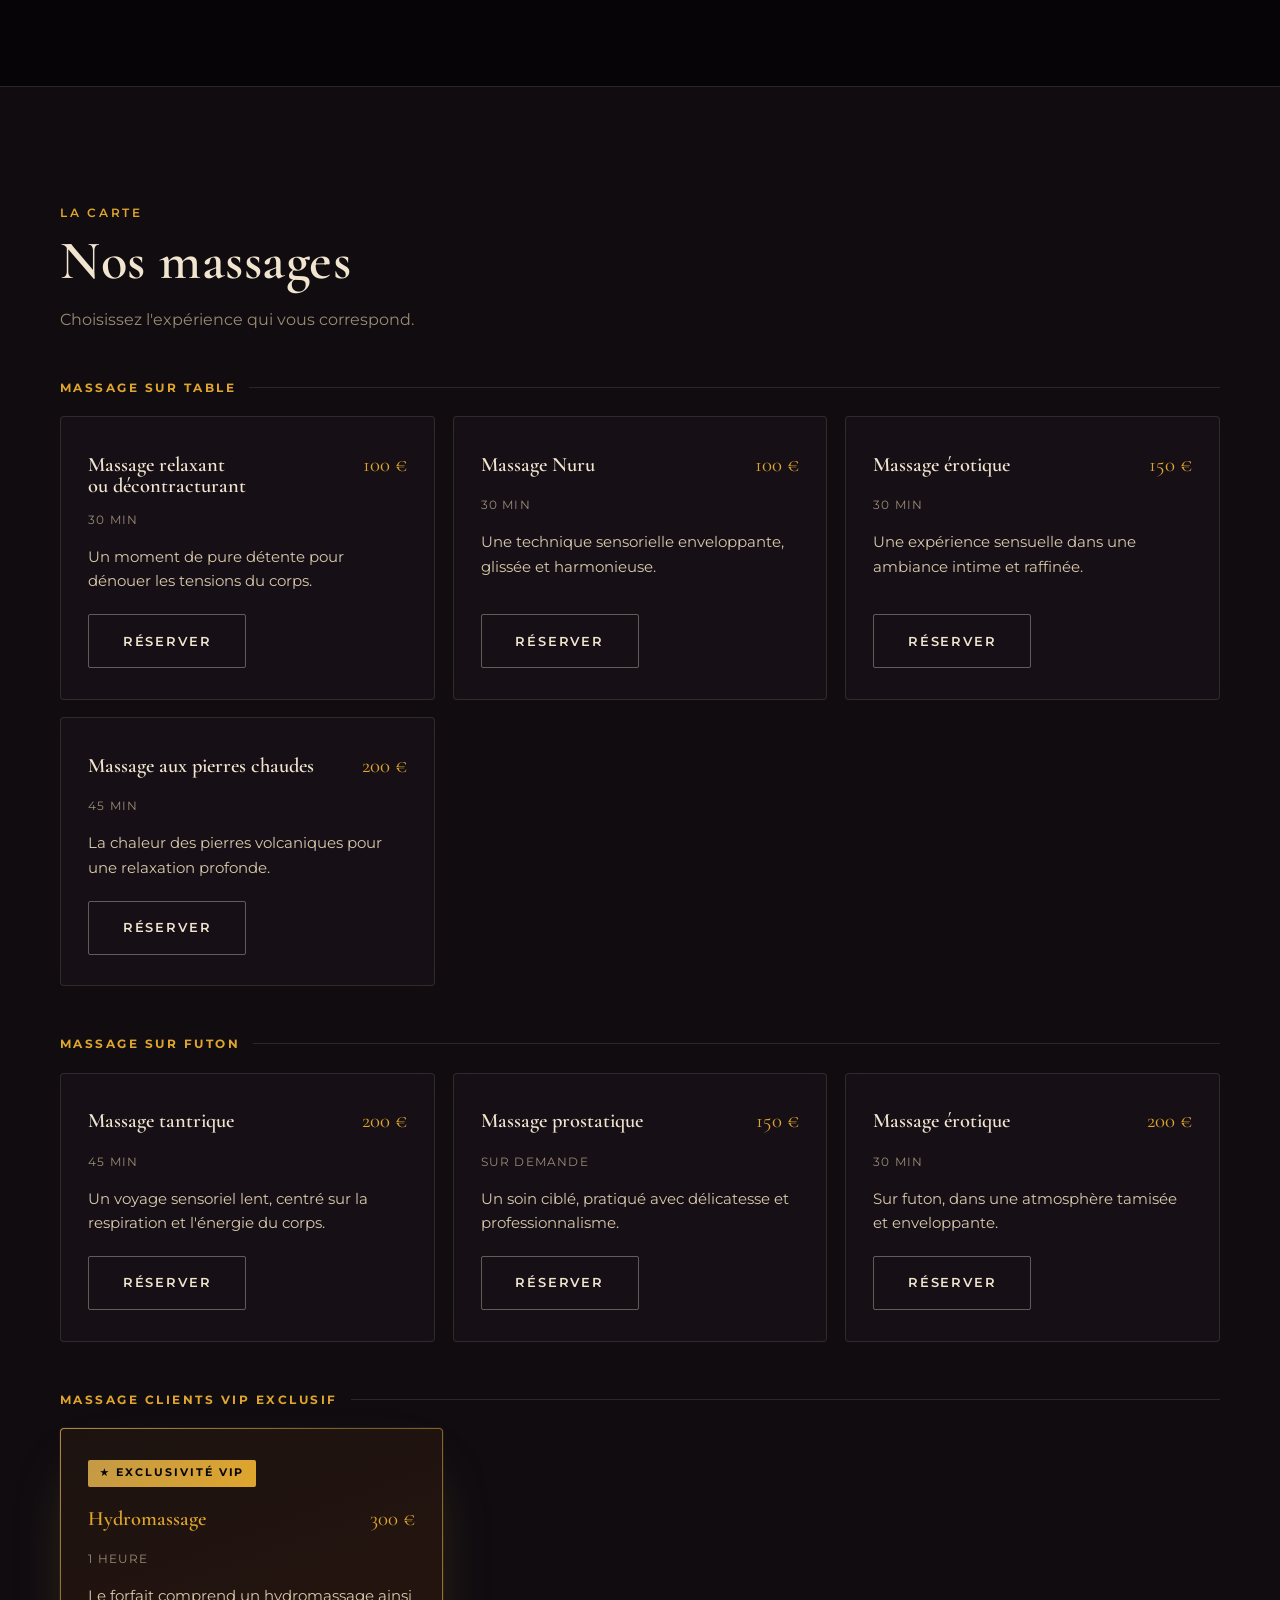
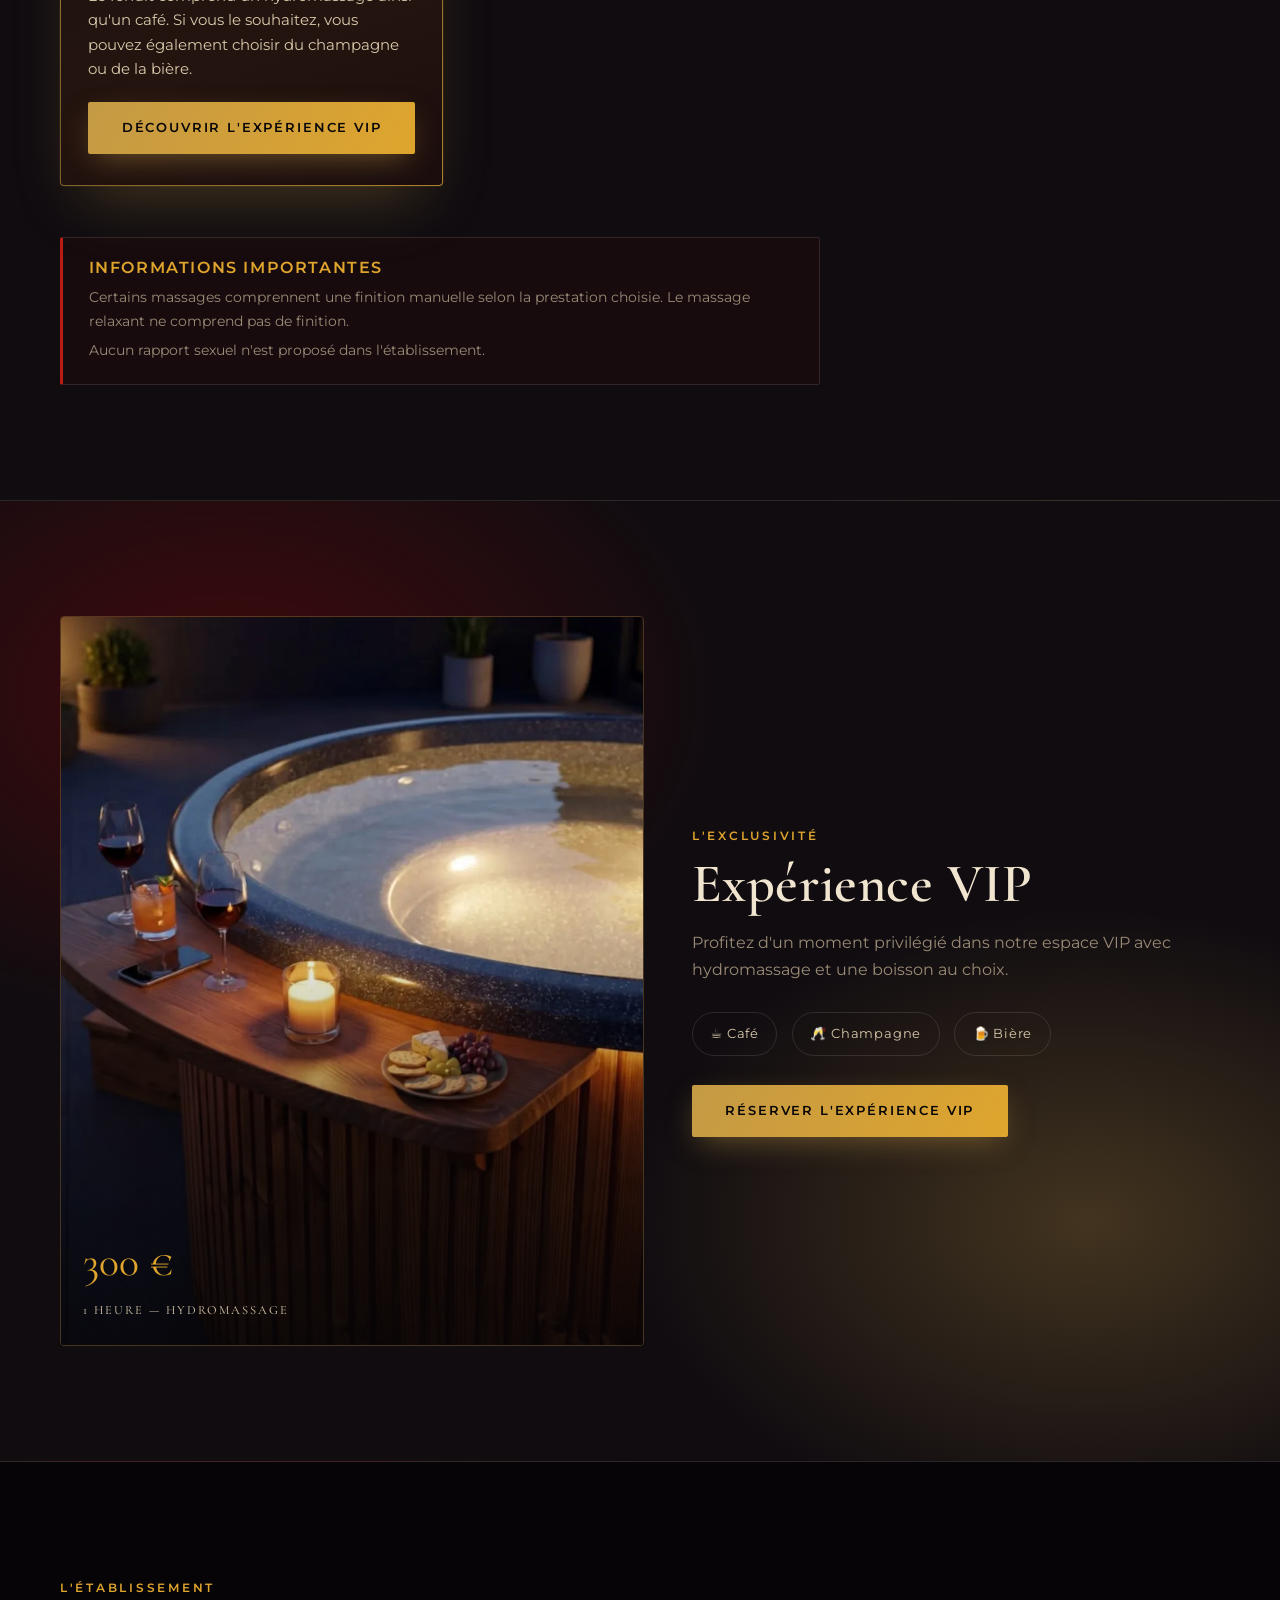
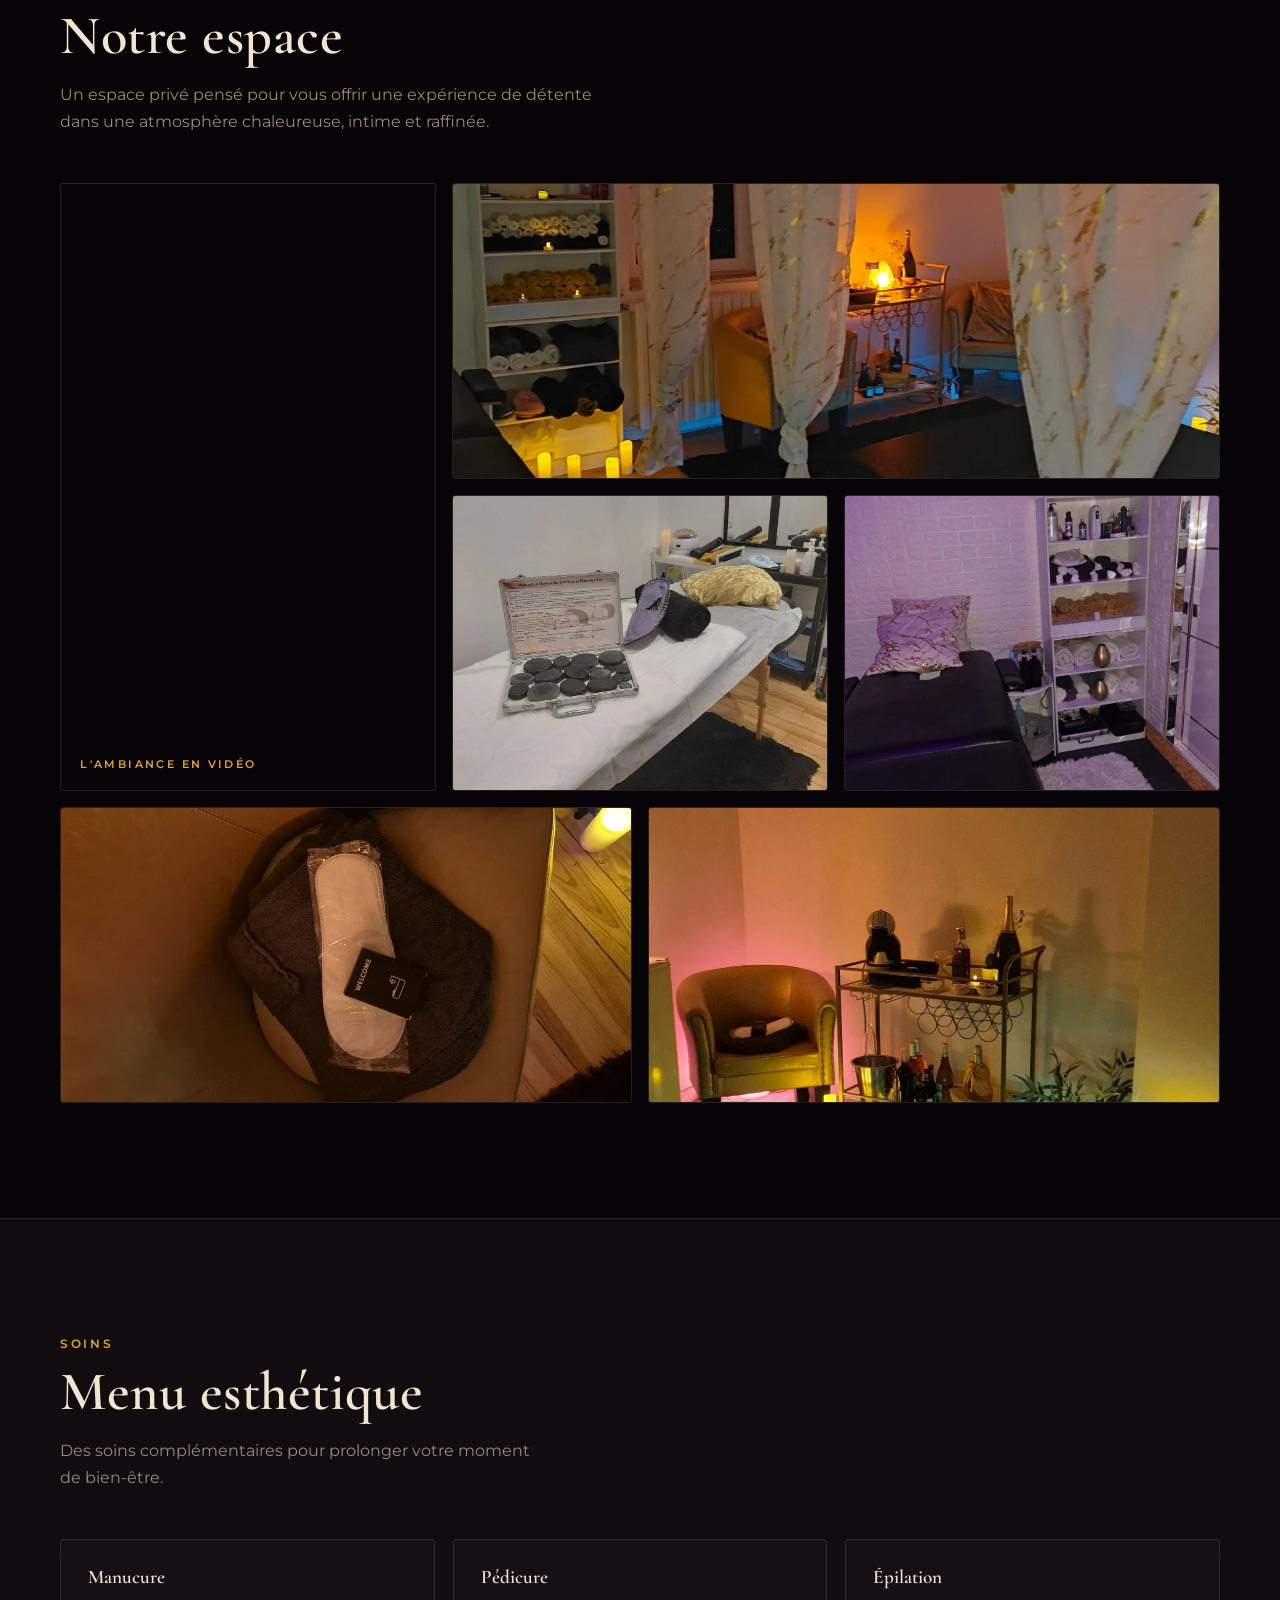
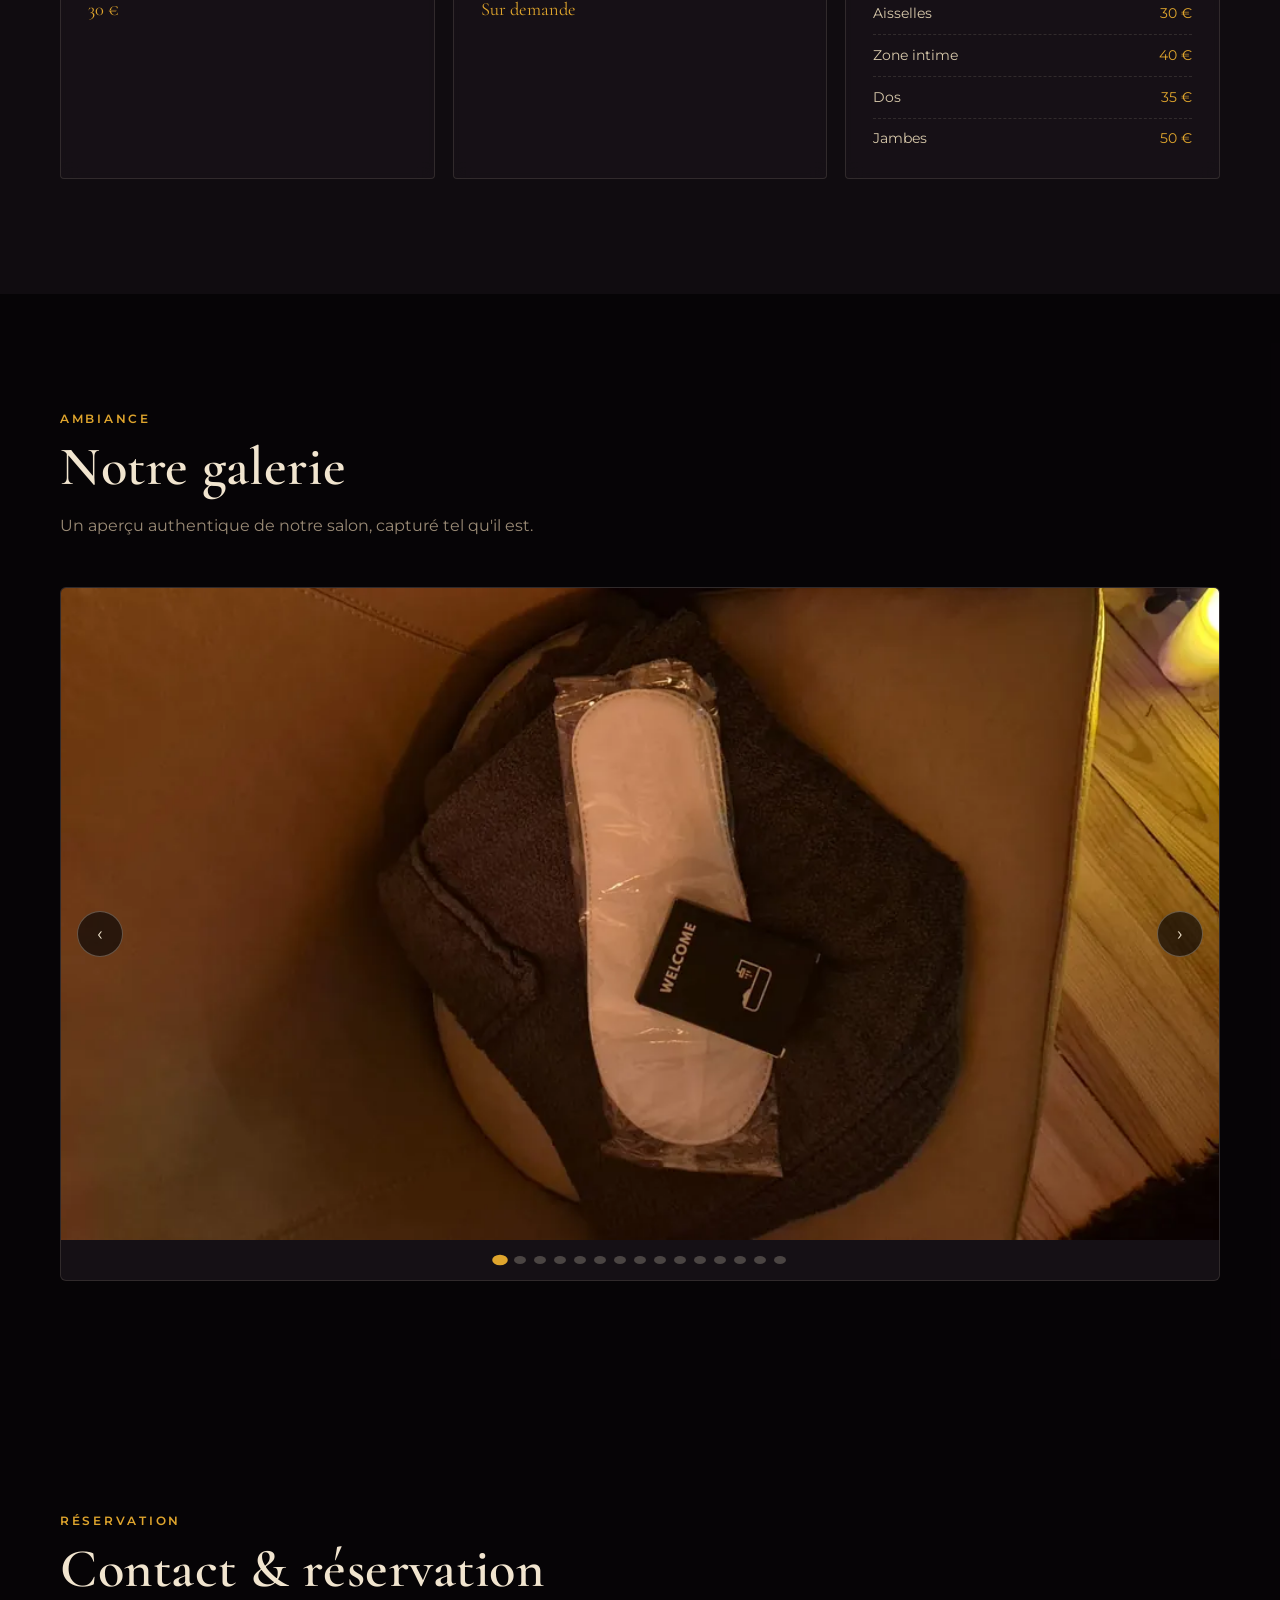
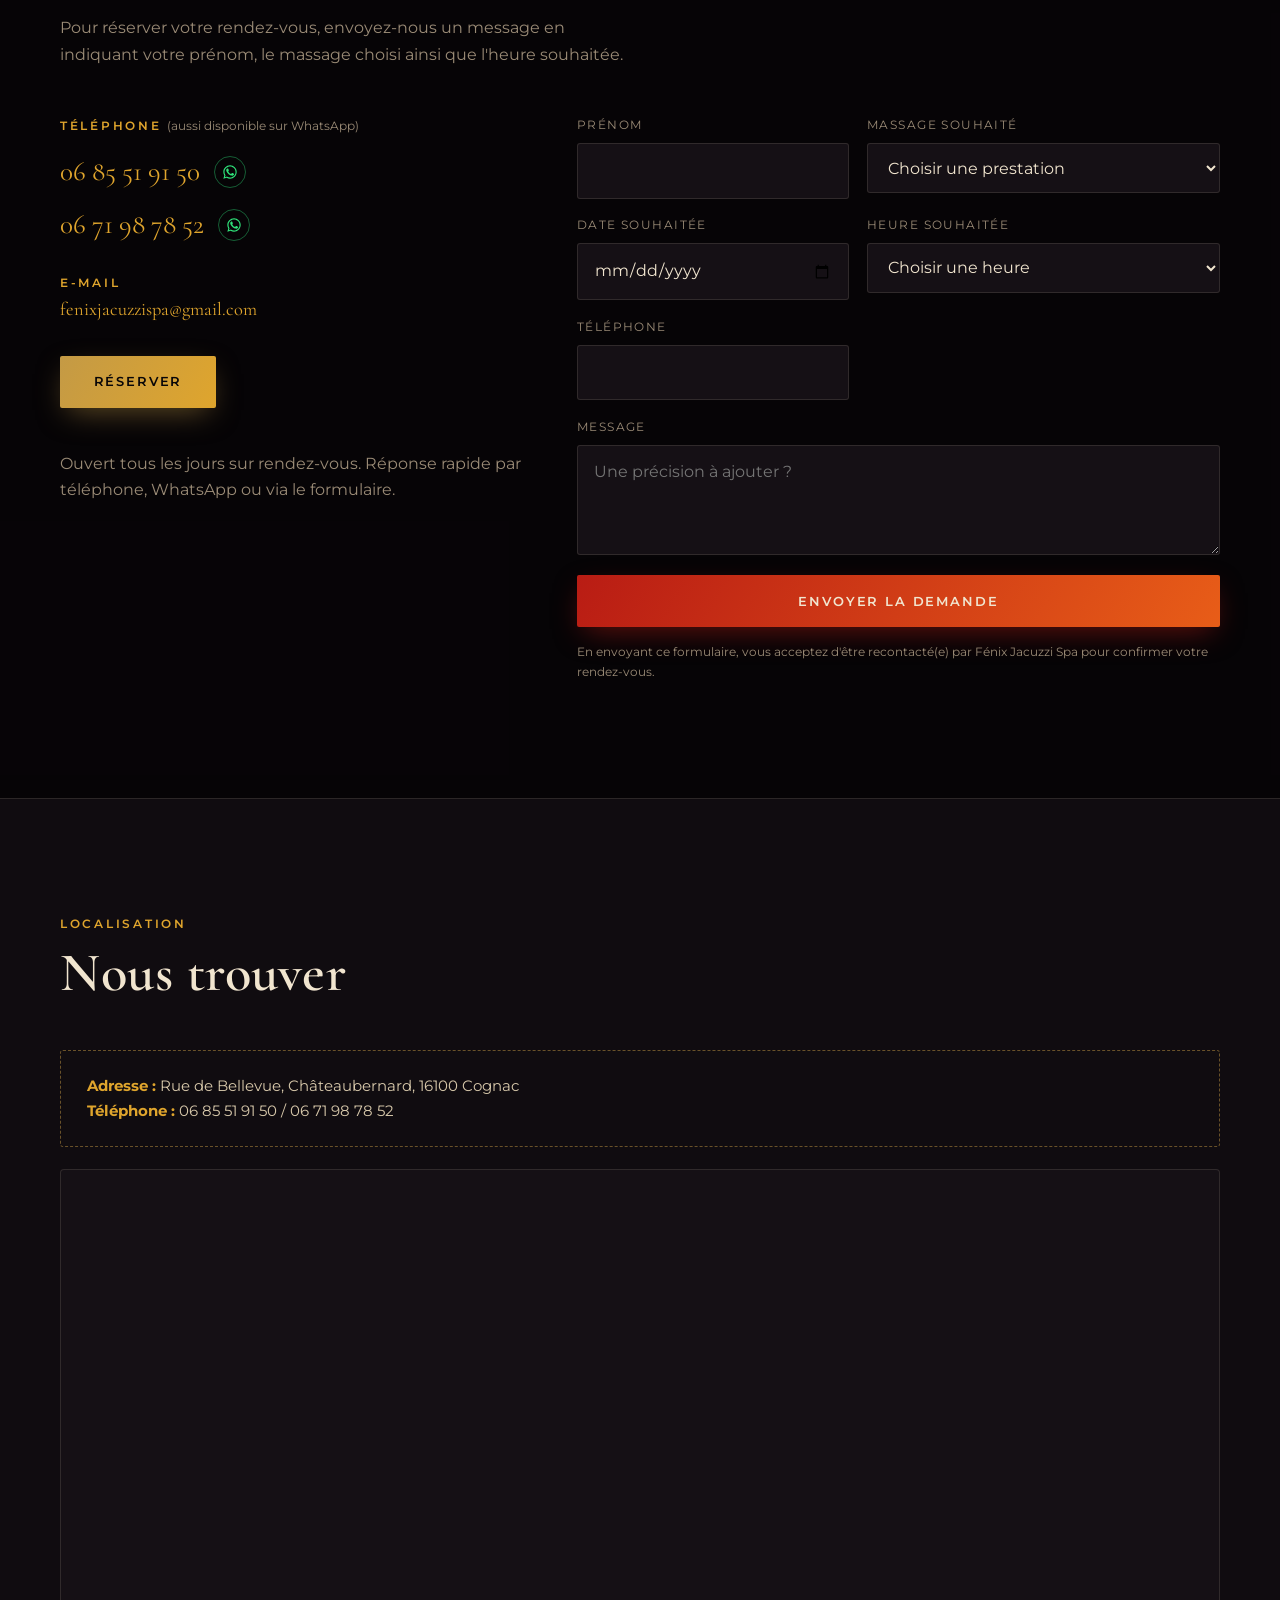
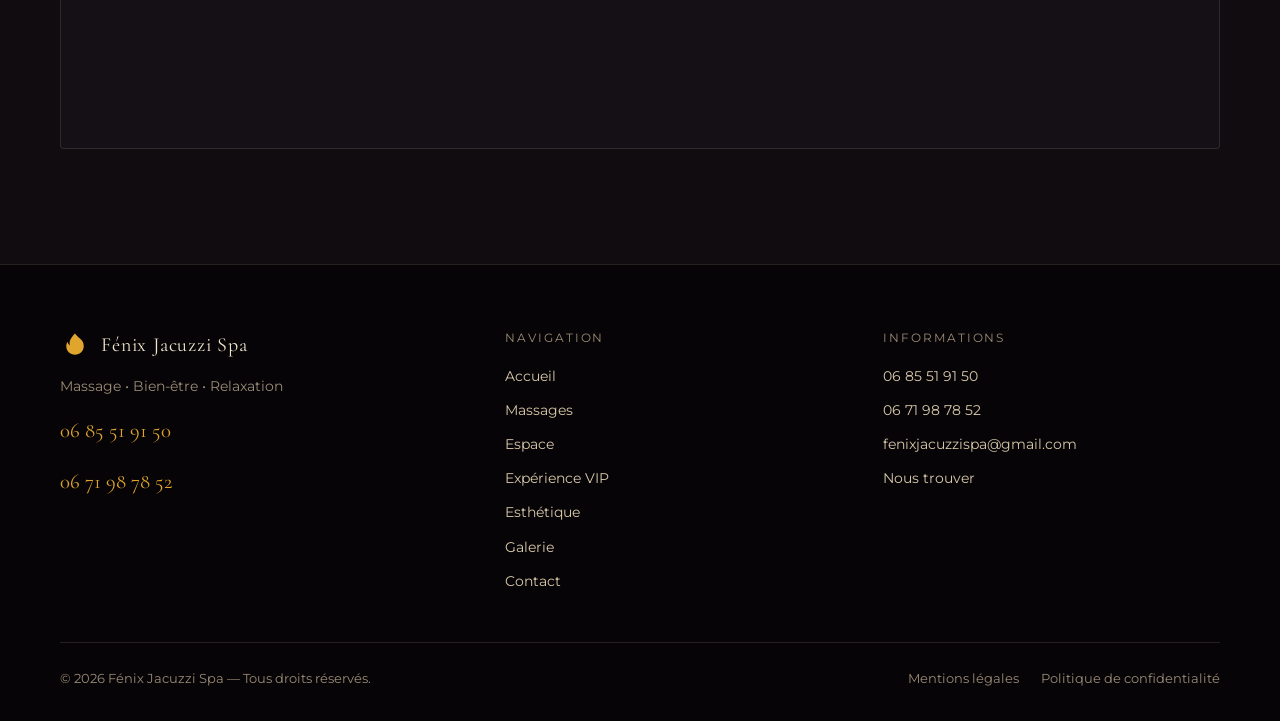
==== commit 23ca1656: "Remplace la photo de bienvenue par le canapé aux serviettes, format 1:1 Co-Authored-By: Claude Sonne" ====
--- a/index.html
+++ b/index.html
@@ -13,7 +13,7 @@
 <link rel="stylesheet" href="https://fonts.googleapis.com/css2?family=Cormorant+Garamond:ital,wght@0,500;0,600;0,700;1,500;1,600&family=Montserrat:wght@300;400;500;600;700&display=swap" />
 
 <link rel="preload" as="image" href="assets/img/phoenix-hero.webp" fetchpriority="high" />
-<link rel="stylesheet" href="styles.css?v=20260930r" />
+<link rel="stylesheet" href="styles.css?v=20260930u" />
 </head>
 <body>
 <a class="skip-link" href="#contenu-principal">Aller au contenu principal</a>
@@ -76,7 +76,7 @@
 
   <div class="hero-content">
     <p class="hero-kicker">Massage privé sur rendez-vous</p>
-    <h1 class="hero-title"><span>FÉNIX</span><span>JACUZZI SPA</span></h1>
+    <div class="hero-title-shadow"><h1 class="hero-title"><span>FÉNIX</span><span>JACUZZI SPA</span></h1></div>
     <p class="hero-sub">Massage • Bien-être • Relaxation</p>
     <p class="hero-desc">Une expérience de détente dans une atmosphère privée, chaleureuse et raffinée.</p>
     <div class="hero-actions">
@@ -95,7 +95,7 @@
 <section class="section-pad" id="bienvenue">
   <div class="container welcome-grid">
     <figure class="welcome-figure reveal" data-reveal>
-      <img src="assets/img/salon-violet-camille.webp" alt="Salon privé du spa avec camille de massage noire et éclairage d'ambiance violet" loading="lazy" decoding="async" />
+      <img src="assets/img/canape-serviettes-lumieres.webp" alt="Canapé du salon avec serviettes roulées, chaussons, pétales de rose et bougies lumineuses" loading="lazy" decoding="async" />
     </figure>
     <div class="welcome-text reveal" data-reveal>
       <span class="welcome-mark phoenix-mark" aria-hidden="true">
@@ -599,6 +599,6 @@
 <script defer src="lib/gsap.min.js"></script>
 <script defer src="lib/ScrollTrigger.min.js"></script>
 <script defer src="lib/manifest.js"></script>
-<script defer src="main.js?v=20260930r"></script>
+<script defer src="main.js?v=20260930u"></script>
 </body>
 </html>
--- a/styles.css
+++ b/styles.css
@@ -702,8 +702,8 @@
   background: linear-gradient(120deg, var(--cream) 20%, var(--amber) 55%, var(--orange-fire) 80%);
   -webkit-background-clip: text; background-clip: text;
   -webkit-text-fill-color: transparent;
-  filter: drop-shadow(0 6px 26px rgba(0,0,0,.85)) drop-shadow(0 2px 6px rgba(0,0,0,.9));
-}
+}
+.hero-title-shadow { filter: drop-shadow(0 6px 26px rgba(0,0,0,.85)) drop-shadow(0 2px 6px rgba(0,0,0,.9)); }
 @supports not ((-webkit-background-clip: text) or (background-clip: text)) {
   .hero-title { color: var(--amber); background: none; }
 }
@@ -734,8 +734,8 @@
   grid-template-columns: 1fr;
 }
 @media (min-width: 960px) { .welcome-grid { grid-template-columns: 1fr 1fr; } }
-.welcome-figure { position: relative; border-radius: 4px; overflow: hidden; aspect-ratio: 4/5; border: 1px solid var(--line); }
-.welcome-figure img { width: 100%; height: 100%; object-fit: cover; transition: transform 1.2s var(--ease-out); }
+.welcome-figure { position: relative; border-radius: 4px; overflow: hidden; aspect-ratio: 1/1; border: 1px solid var(--line); }
+.welcome-figure img { width: 100%; height: 100%; object-fit: cover; object-position: center 38%; transition: transform 1.2s var(--ease-out); }
 .welcome-figure:hover img { transform: scale(1.05); }
 .welcome-mark { width: 46px; height: 46px; margin-bottom: 1.4rem; color: var(--amber); }
 .welcome-text p { color: var(--text-soft); margin-top: 1.2rem; font-size: 1.02rem; max-width: 46ch; }
